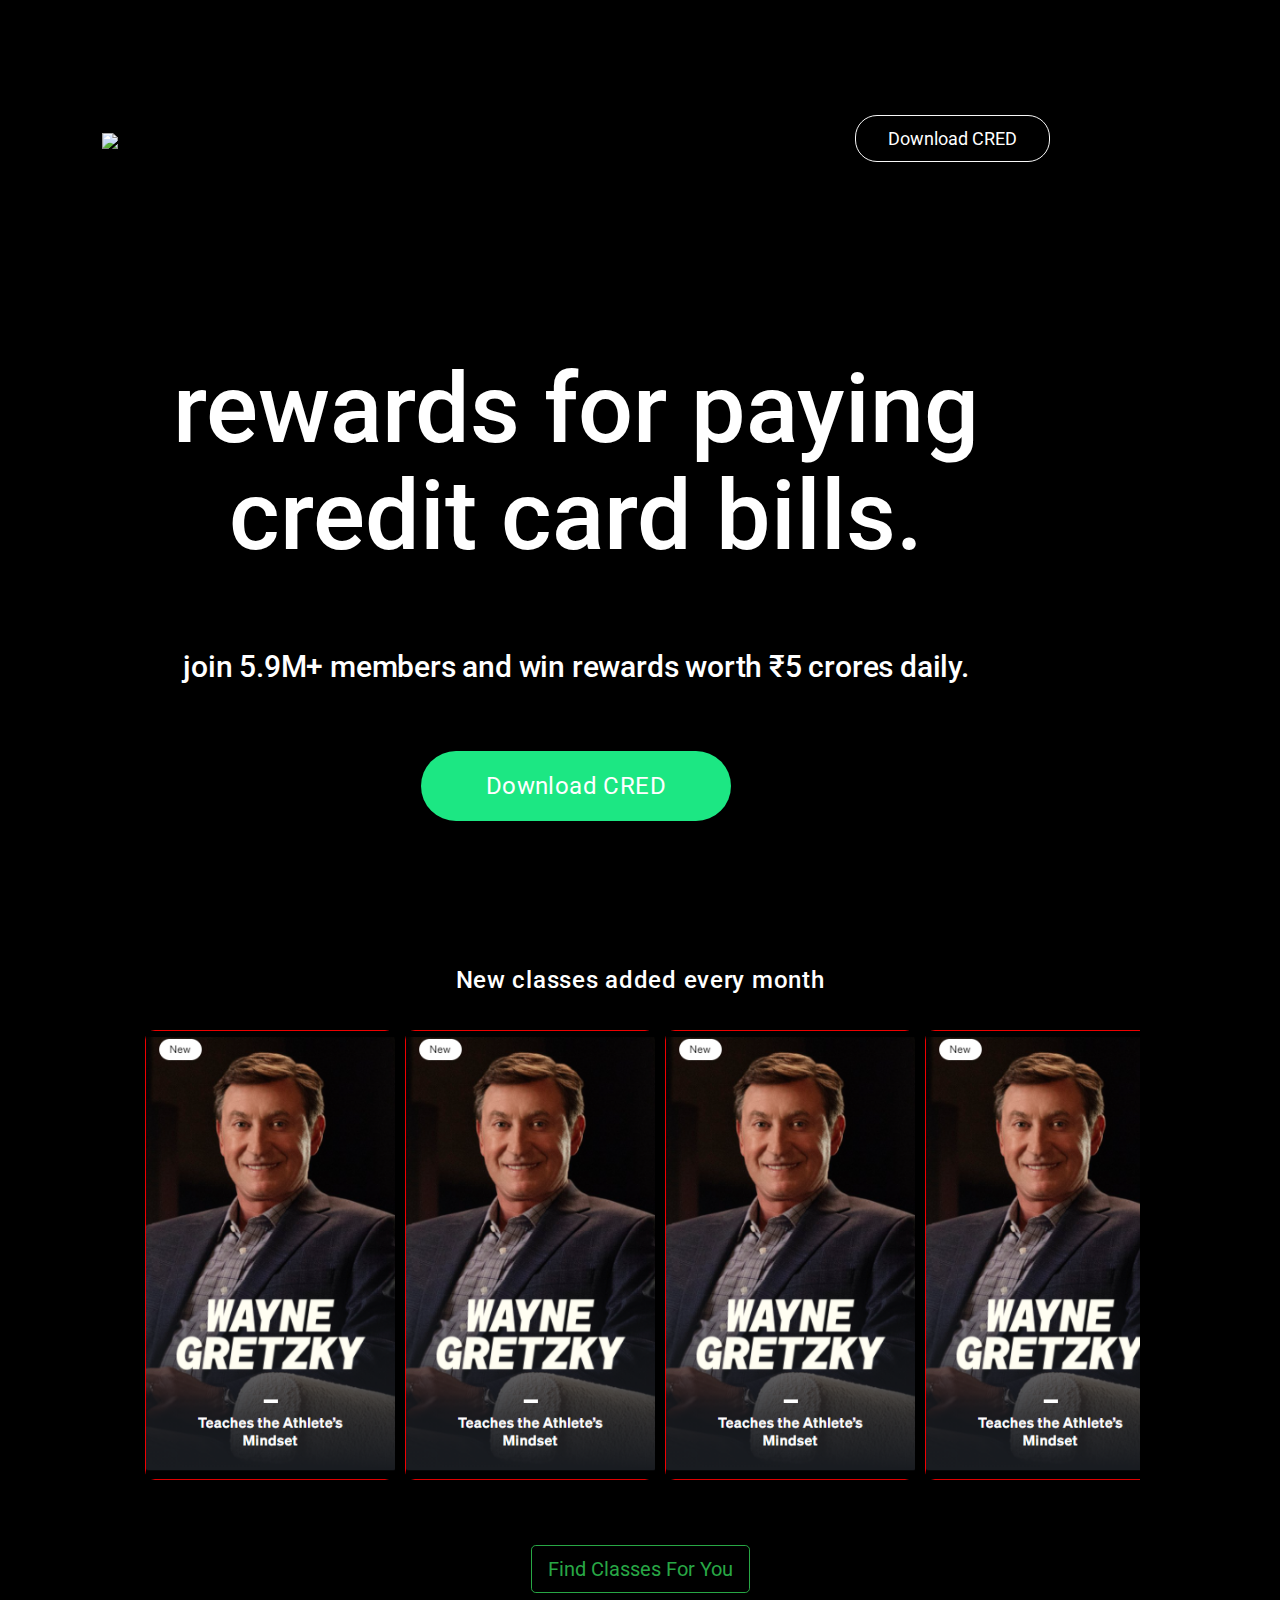
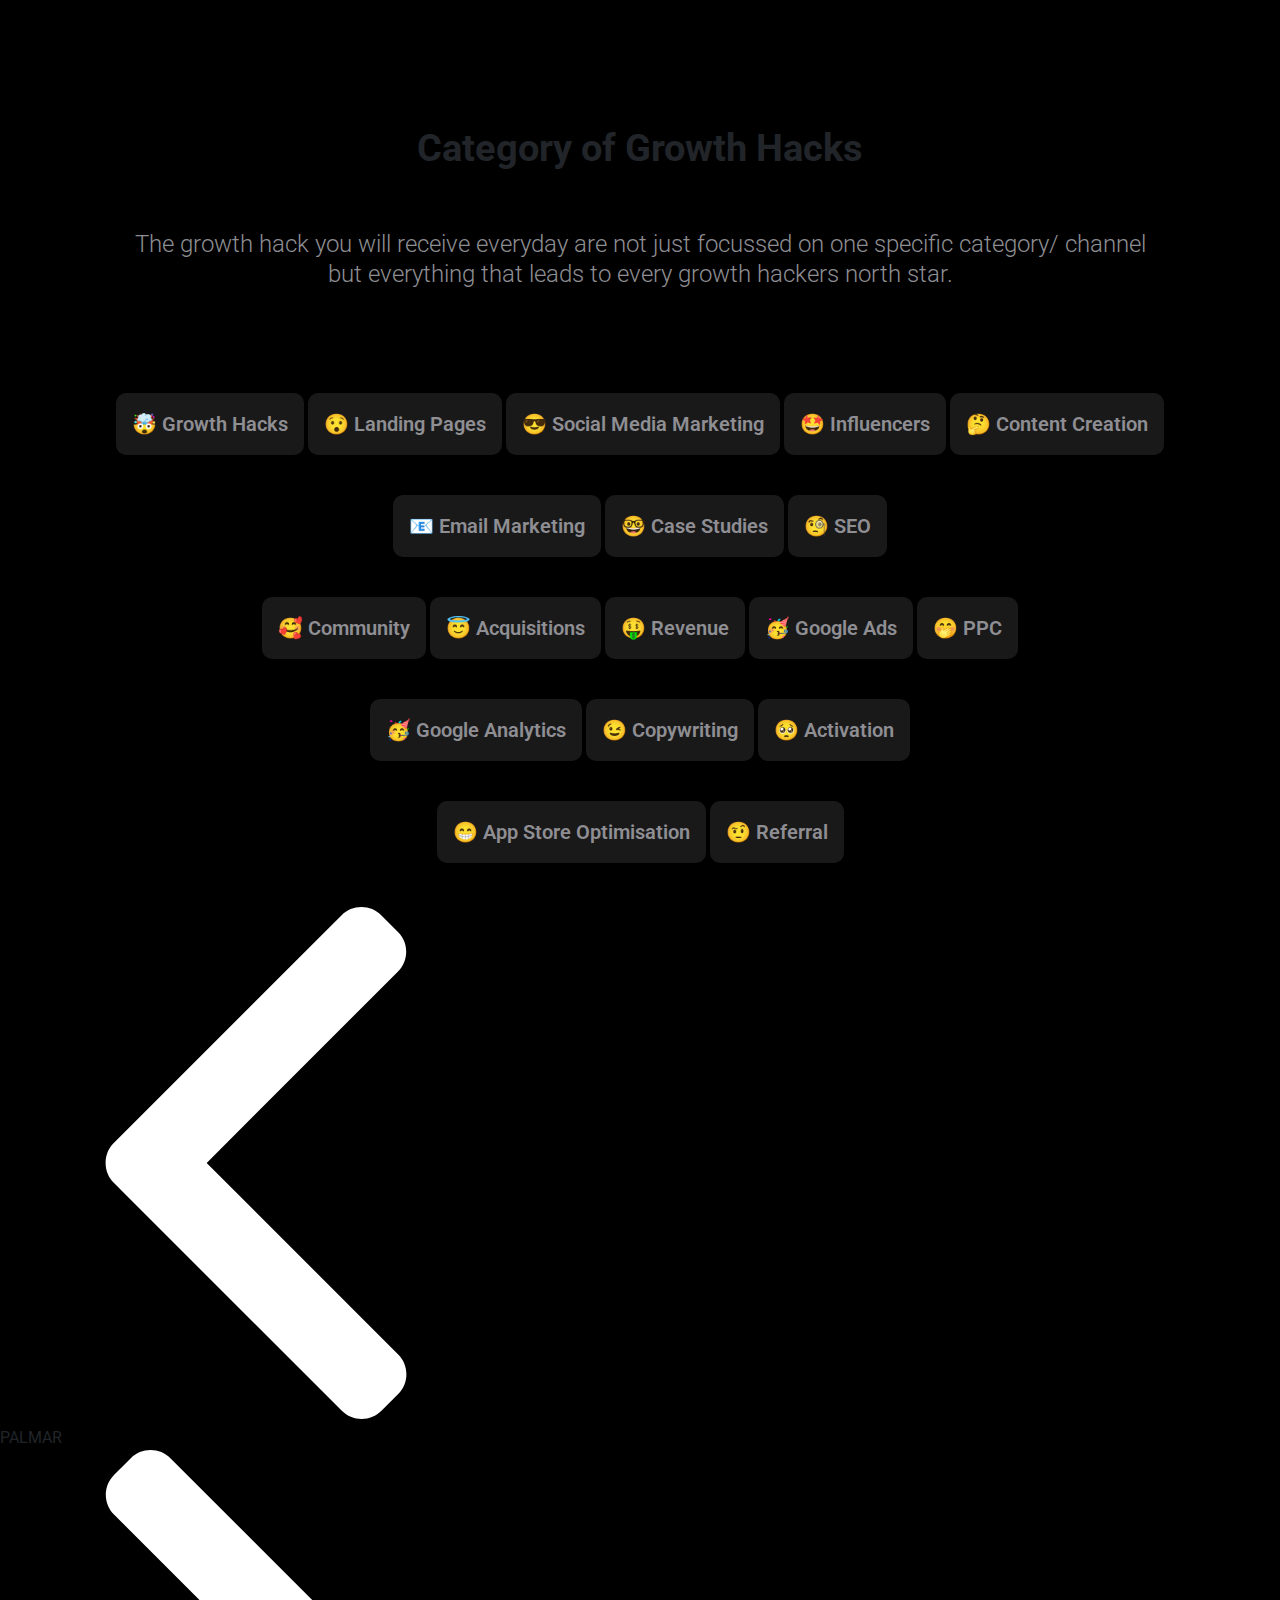
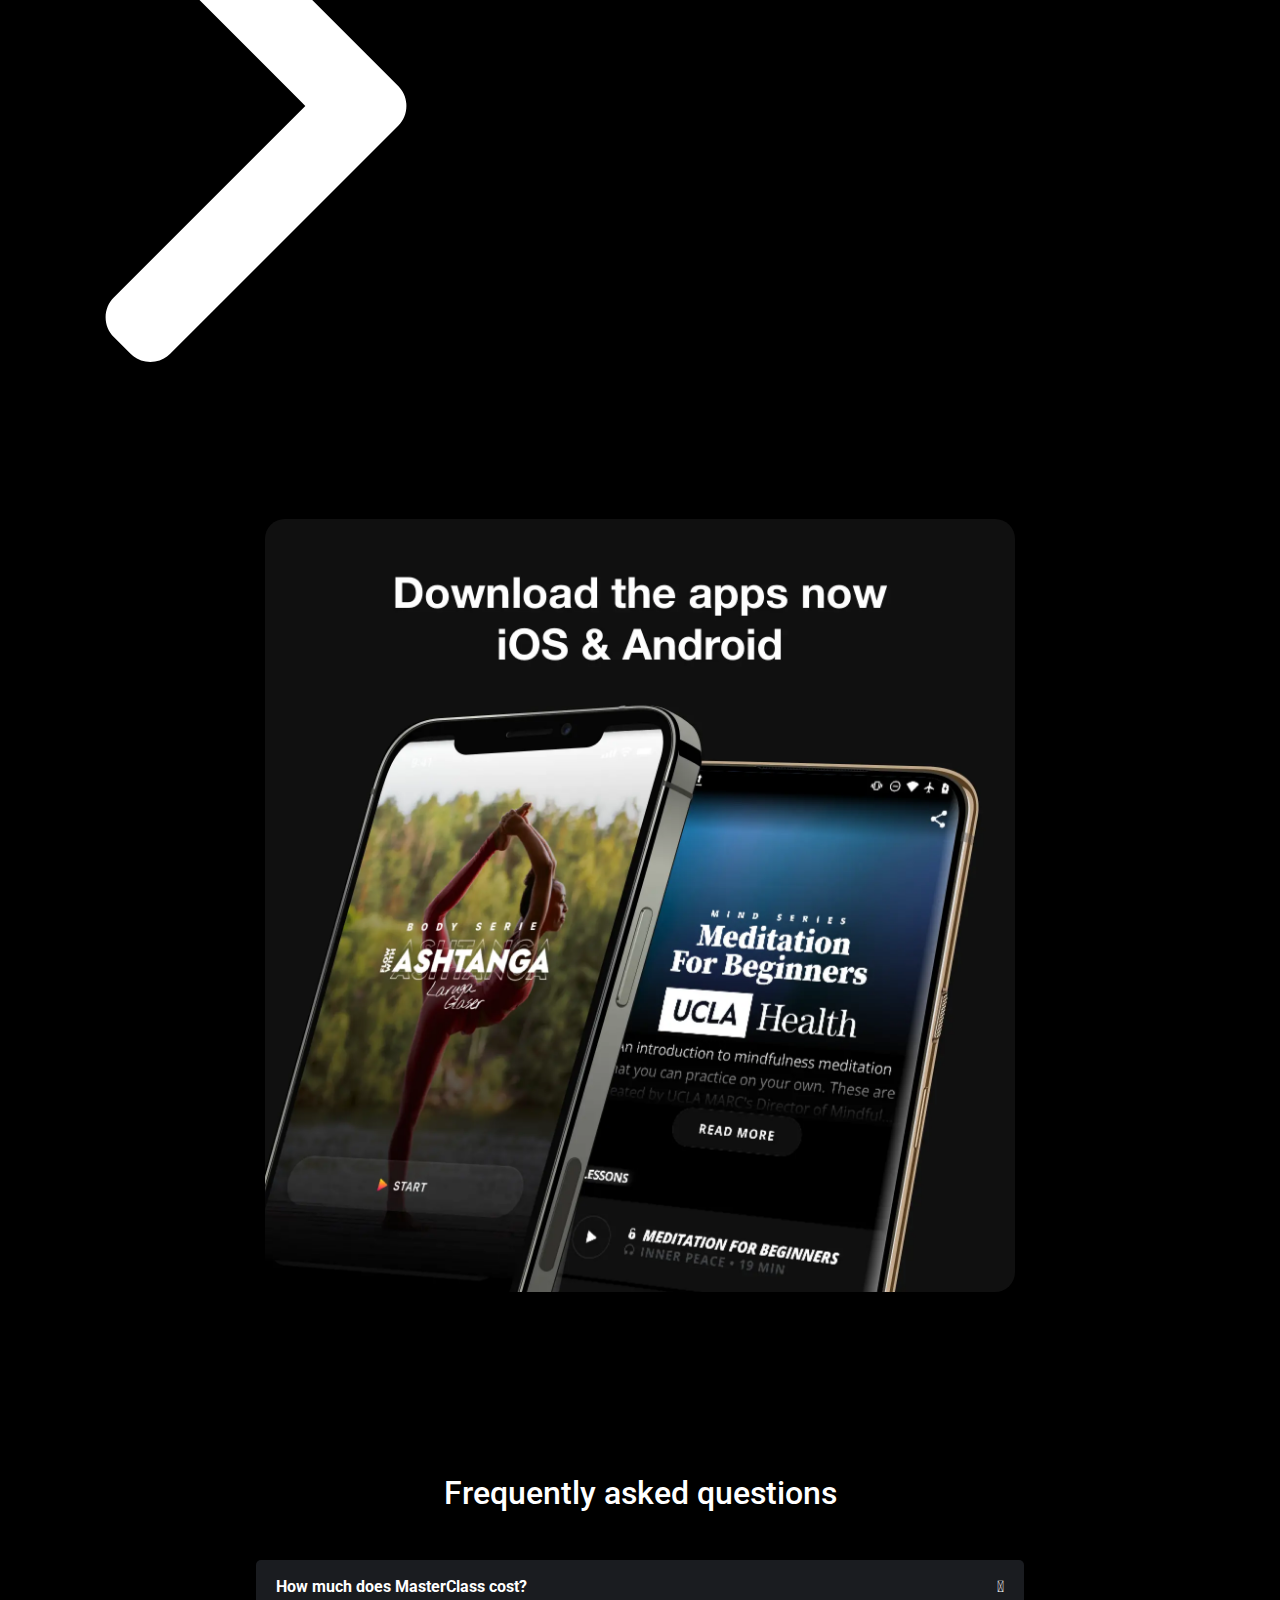
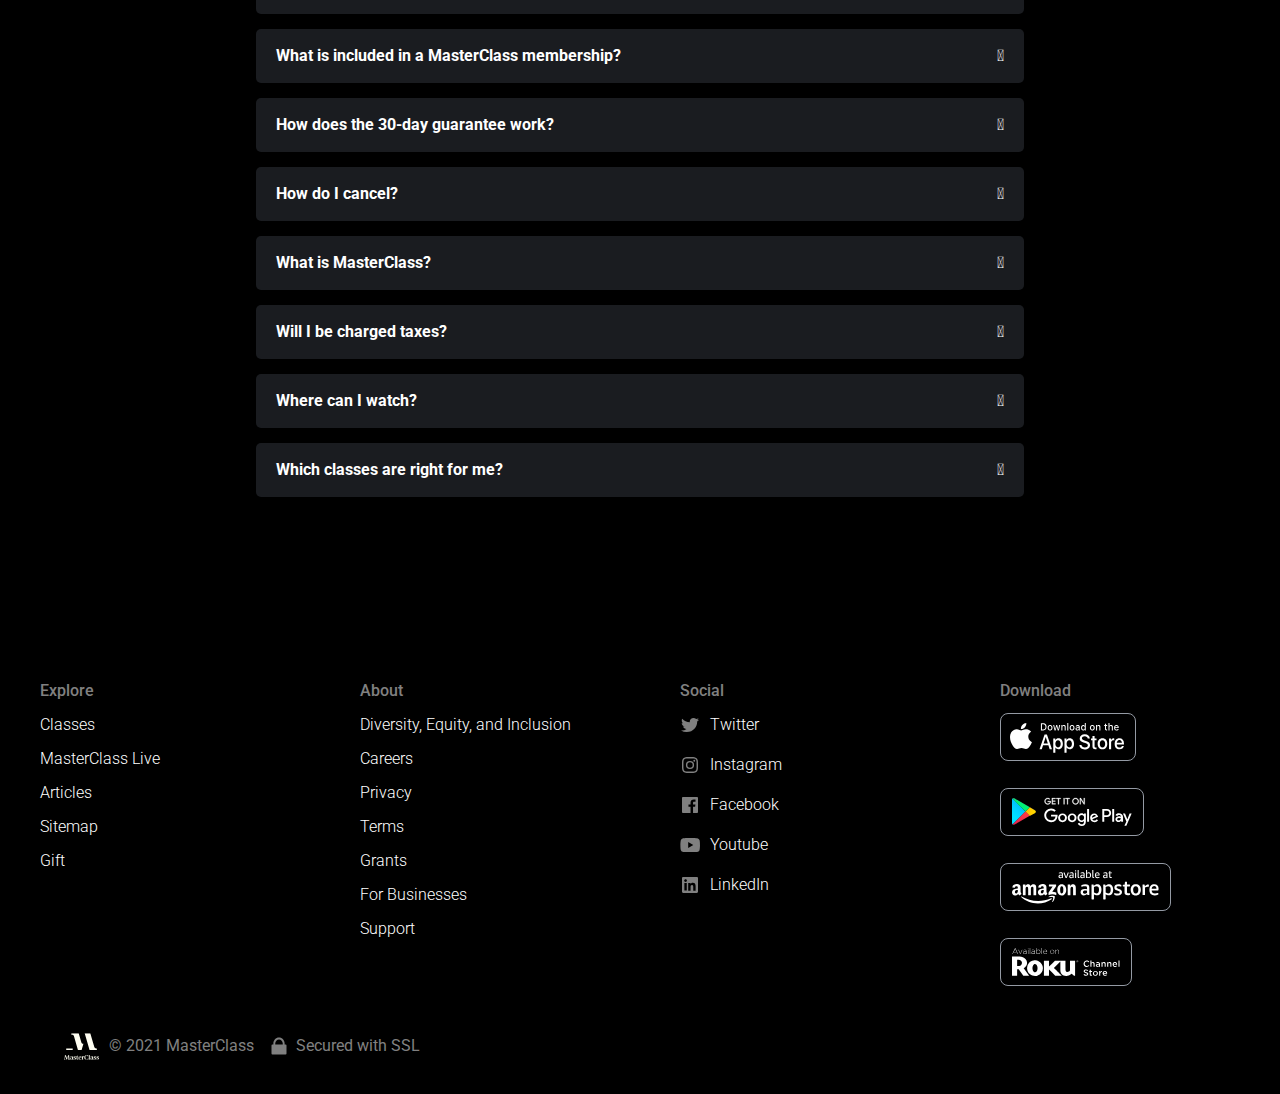
==== index/index.html @ 4709ccf6 "." ====
<!DOCTYPE html>
<html>
    <head>
        <link rel="preconnect" href="https://fonts.gstatic.com"> 
        <link href="https://fonts.googleapis.com/css2?family=Roboto:wght@100;300;400;500;700;900&display=swap" rel="stylesheet">
        <link rel="stylesheet" href="https://cdnjs.cloudflare.com/ajax/libs/font-awesome/4.7.0/css/font-awesome.min.css">
        <script src="https://kit.fontawesome.com/d184f79611.js" crossorigin="anonymous"></script>
        <link rel="stylesheet" href="https://maxcdn.bootstrapcdn.com/bootstrap/4.0.0/css/bootstrap.min.css" integrity="sha384-Gn5384xqQ1aoWXA+058RXPxPg6fy4IWvTNh0E263XmFcJlSAwiGgFAW/dAiS6JXm" crossorigin="anonymous">
        <script src="https://code.jquery.com/jquery-3.2.1.slim.min.js" integrity="sha384-KJ3o2DKtIkvYIK3UENzmM7KCkRr/rE9/Qpg6aAZGJwFDMVNA/GpGFF93hXpG5KkN" crossorigin="anonymous"></script>
        <script src="https://cdnjs.cloudflare.com/ajax/libs/popper.js/1.12.9/umd/popper.min.js" integrity="sha384-ApNbgh9B+Y1QKtv3Rn7W3mgPxhU9K/ScQsAP7hUibX39j7fakFPskvXusvfa0b4Q" crossorigin="anonymous"></script>
        <script src="https://maxcdn.bootstrapcdn.com/bootstrap/4.0.0/js/bootstrap.min.js" integrity="sha384-JZR6Spejh4U02d8jOt6vLEHfe/JQGiRRSQQxSfFWpi1MquVdAyjUar5+76PVCmYl" crossorigin="anonymous"></script>
        <link href="https://cdn.jsdelivr.net/npm/bootstrap@5.0.0-beta3/dist/css/bootstrap.min.css" rel="stylesheet" integrity="sha384-eOJMYsd53ii+scO/bJGFsiCZc+5NDVN2yr8+0RDqr0Ql0h+rP48ckxlpbzKgwra6" crossorigin="anonymous" />
        <meta name="viewport" content="width=device-width, initial-scale=1" > 
        <meta charset="UTF-8">
        <meta http-equiv="X-UA-Compatible" content="IE=edge">
        <script src="./section-4/data.js" ></script>
        <link rel="stylesheet" href="./section-1/hero_style.css" type="text/css" >
        <link rel="stylesheet" href="./section-2/card.css" type="text/css" >
        <link rel="stylesheet" href="./section-3/growth_style.css" type="text/css" >
        <link rel="stylesheet" href="./section-4/appleTv.css" type="text/css" >
        <link rel="stylesheet" href="./section-5/style.css" type="text/css" >
        <link rel="stylesheet" href="./section-6/styles.css" type="text/css" >
        <link rel="stylesheet" href="./section-7/style.css" type="text/css" >

    </head>

    <body>

        <!-- SECTION 1 STARTS HERE -->
        <section class="sec-1-hero">

            <header class="sec-1-main-header sec-1-container">

                <nav class="sec-1-main-nav">

                    <a href="index.html" class="sec-1-logo">
                        <img src="./section-1/cred-logo.png">
                    </a>

                    <div class="sec-1-nav-item-right">
                        <a href="" class="sec-1-btn sec-1-btn-small sec-1-btn-download sec-1-btn-dark">Download CRED</a>
                    </div>

                </nav>

            </header>

        <div class="sec-1-row sec-1-container">

            <div class="sec-1-hero-content-wrap">
                <h1 class="sec-1-title sec-1-primary-title">rewards for paying
                    credit card bills.</h1>
                <h4 class="sec-1-hero-description sec-1-secondary-title">
                    join 5.9M+ members and win rewards worth ₹5 crores daily.
                </h4>

                <div class="sec-1-hero-btn-group">
                    <a href="#" class="sec-1-btn sec-1-btn-large sec-1-btn-light">
                        Download CRED
                    </a>
                    
                </div>
            </div>
        </div>

        </section>
        <!-- SECTION 1 ENDS HERE -->


        <!-- SECTION 2 STARTS HERE -- NOT COMPLETED -->
        <div class="bg p-3 section-2-c-text-center">
            <!-- HEADING -->
            <h2 class="section-2-c-text-center section-2-c-head section-2-c-text">
            New classes added every month</h1>
            <!-- MAIN SLIDER -->
            <div>

            <div class="section-2-container-1">
            <a href="./unlu.html"class="section-2-box1">
            </a>
            <a href="./unlu.html"class="section-2-box1">
            </a>
            <a href="./unlu.html"class="section-2-box1">
            </a>
            <a href="./unlu.html"class="section-2-box1">
            </a>
            <a href="./unlu.html"class="section-2-box1">
            </a>
            <a href="./unlu.html"class="section-2-box1">
            </a>
            <a href="./unlu.html"class="section-2-box1">
            </a>
            <a href="./unlu.html"class="section-2-box1">
            </a>
            <a href="./unlu.html"class="section-2-box1">
            </a>
            <a href="./unlu.html"class="section-2-box1">
            </a>
            <a href="./unlu.html"class="section-2-box1">
            </a>
            <a href="./unlu.html"class="section-2-box1">
            </a>
            </div>

        </div>


            <button type="button" class="btn btn-outline-success btn-lg " style="border-radius: 10; margin: 30px auto;" >Find Classes For You</button>
        </div>
        <!-- SECTION 2 ENDS HERE  -->


        <!-- SECTION 3 STARTS HERE-->
        <section class="sec-3-growth">

            <div class="sec-3-content sec-3-container sec-3-w-container sec-3-div-tag">
        
                <!-- Title with Description Section -->
        
                <h1 class="sec-3-primary-title sec-3-heading sec-3-h1-tag">Category of Growth Hacks</h1>
        
                <div class="sec-3-description sec-3-text ">
                    The growth hack you will receive everyday are not just focussed on one specific category/ channel but everything that leads to every growth hackers north star.
                </div>
        
                <div class="sec-3-space-block sec-3-div-tag"></div>
                
                <!-- Emoji-content starts -->
                
                <div class="sec-3-emoji-class-1 sec-3-div-tag">
                    <h6 class="sec-3-heading-emoji sec-3-h6-tag">🤯 Growth Hacks</h6>
                    <h6 class="sec-3-heading-emoji sec-3-h6-tag">😎 Social Media Marketing</h6>
                </div>
        
                <div class="sec-3-emoji-class sec-3-div-tag">
                    <h6 class="sec-3-heading-emoji sec-3-h6-tag">🤯 Growth Hacks</h6>
                    <h6 class="sec-3-heading-emoji sec-3-h6-tag">😯 Landing Pages</h6>
                    <h6 class="sec-3-heading-emoji sec-3-h6-tag">😎 Social Media Marketing</h6>
                    <h6 class="sec-3-heading-emoji sec-3-h6-tag">🤩 Influencers</h6>
                    <h6 class="sec-3-heading-emoji sec-3-h6-tag">🤔 Content Creation</h6>
                </div>
                <div class="sec-3-emoji-class sec-3-div-tag">
                    <h6 class="sec-3-heading-emoji sec-3-h6-tag">📧 Email Marketing</h6>
                    <h6 class="sec-3-heading-emoji sec-3-h6-tag">🤓 Case Studies</h6>
                    <h6 class="sec-3-heading-emoji sec-3-h6-tag">🧐 SEO</h6>
                </div>
                <div class="sec-3-emoji-class sec-3-div-tag">
                    <h6 class="sec-3-heading-emoji sec-3-h6-tag">🥰 Community</h6>
                    <h6 class="sec-3-heading-emoji sec-3-h6-tag">😇 Acquisitions</h6>
                    <h6 class="sec-3-heading-emoji sec-3-h6-tag">
                        🤑 Revenue
                        <br>
                    </h6>
                    <h6 class="sec-3-heading-emoji sec-3-h6-tag">🥳 Google Ads</h6>
                    <h6 class="sec-3-heading-emoji sec-3-h6-tag">🤭 PPC</h6>
                </div>
                <div class="sec-3-emoji-class sec-3-div-tag">
                    <h6 class="sec-3-heading-emoji sec-3-h6-tag">🥳 Google Analytics</h6>
                    <h6 class="sec-3-heading-emoji sec-3-h6-tag">😉 Copywriting</h6>
                    <h6 class="sec-3-heading-emoji sec-3-h6-tag">
                        🥺 Activation
                        <br>
                    </h6>
                </div>
                <div class="sec-3-emoji-class sec-3-div-tag">
                    <h6 class="sec-3-heading-emoji sec-3-h6-tag">😁 App Store Optimisation</h6>
                    <h6 class="sec-3-heading-emoji sec-3-h6-tag">🤨 Referral</h6>
                </div>
        
                <!-- Emoji Content Ends -->
        
                <!-- Responsive Mobile view Emoji section -->
        
                <div class="sec-3-emoji-class-mobile sec-3-div-tag">
                    <h6 class="sec-3-cat-title sec-3-h6-tag" style="display: inline-block;">😯 Landing Pages</h6>
                    <h6 class="sec-3-cat-title sec-3-h6-tag" style="display: inline-block;">🤭 PPC</h6>
                    <h6 class="sec-3-cat-title sec-3-h6-tag" style="display: inline-block;">🥳 Google Ads</h6>
                    <h6 class="sec-3-cat-title sec-3-h6-tag" style="display: inline-block;">🤯 Growth Hacks</h6>
                    <h6 class="sec-3-cat-title sec-3-h6-tag" style="display: inline-block;">🤔 Content Creation</h6>
                    <h6 class="sec-3-cat-title sec-3-h6-tag" style="display: inline-block;">🤨 Referral</h6>
                    <h6 class="sec-3-cat-title sec-3-show-1 sec-3-h6-tag" style="display: inline-block;">😇 Acquisitions</h6>
                    <h6 class="sec-3-cat-title sec-3-show-1 sec-3-h6-tag" style="display: inline-block;">🤓 Case Studies</h6>
                    <h6 class="sec-3-cat-title sec-3-show-1 sec-3-h6-tag" style="display: inline-block;">📧 Email Marketing</h6>
                    <h6 class="sec-3-cat-title sec-3-show-2 sec-3-h6-tag" style="display: inline-block;">
                        🤑 Revenue
                        <br>
                    </h6>
                    <h6 class="sec-3-cat-title sec-3-show-2 sec-3-h6-tag" style="display: inline-block;">🥰 Community</h6>
                    <h6 class="sec-3-cat-title sec-3-show-2 sec-3-h6-tag" style="display: inline-block;">😉 Copywriting</h6>
                    <h6 class="sec-3-cat-title sec-3-show-2 sec-3-h6-tag" style="display: inline-block;">
                        🥺 Activation
                        <br>
                    </h6>
                    <h6 class="sec-3-cat-title sec-3-show-2 sec-3-h6-tag" style="display: inline-block;">🥳 Google Analytics</h6>
                    <h6 class="sec-3-cat-title sec-3-show-2 sec-3-h6-tag"  style="display: inline-block;">🤩 Influencers</h6>
                    <h6 class="sec-3-cat-title sec-3-show-3 sec-3-h6-tag" style="display: inline-block;">🧐 SEO</h6>
                    <h6 class="sec-3-cat-title sec-3-show-3 sec-3-h6-tag" style="display: inline-block;">😎 Social Media Marketing</h6>
                    <h6 class="sec-3-cat-title sec-3-show-3 sec-3-h6-tag" style="display: inline-block;">😁 App Store Optimisation</h6>
                </div>
        
                <div class="sec-3-div-block-mobile sec-3-w-clearfix sec-3-div-tag">
                    <div id='view-all' class="sec-3-link-block-11 sec-3-categories sec-3-w-inline-block sec-3-w-clearfix sec-3-div-tag">
                        <div class="sec-3-text-block-66 sec-3-div-tag">View All</div>
                        <img src="https://uploads-ssl.webflow.com/5fdb2866020c200cd7fd7369/602669993c812cc13ed580e7_Vector%20(3).svg" loading="lazy" alt="" class="image-60 sec-3-img-tag">
                    </div>
                </div>
        
                <!-- Responsive Mobile view Emoji section Ends -->
        
                <div class="sec-3-space-block sec-3-div-tag"></div>
        
            </div>
        </section>
        <!-- SECTION 3 ENDS HERE-->


        <!-- SECTION 4 STARTS HERE -->
        <div class="section-4-appleTv"> 

            <!-- Start Cards -->
            <div id="section-4-big-cards">

                <!-- Left Navigation Icon-->
                <div class='section-4-navigate-left'>
                    <?xml version="1.0"?><svg xmlns="http://www.w3.org/2000/svg" xmlns:xlink="http://www.w3.org/1999/xlink" xmlns:svgjs="http://svgjs.com/svgjs" version="1.1" width="512" height="512" x="0" y="0" viewBox="0 0 492.004 492.004" style="enable-background:new 0 0 512 512" xml:space="preserve" class=""><g transform="matrix(-1,-2.4492935982947064e-16,-2.4492935982947064e-16,1,492.00408935546886,2.842170943040401e-14)"><g xmlns="http://www.w3.org/2000/svg"><g><path d="M382.678,226.804L163.73,7.86C158.666,2.792,151.906,0,144.698,0s-13.968,2.792-19.032,7.86l-16.124,16.12    c-10.492,10.504-10.492,27.576,0,38.064L293.398,245.9l-184.06,184.06c-5.064,5.068-7.86,11.824-7.86,19.028    c0,7.212,2.796,13.968,7.86,19.04l16.124,16.116c5.068,5.068,11.824,7.86,19.032,7.86s13.968-2.792,19.032-7.86L382.678,265    c5.076-5.084,7.864-11.872,7.848-19.088C390.542,238.668,387.754,231.884,382.678,226.804z" fill="#ffffff" data-original="#000000" style=""/></g></g><g xmlns="http://www.w3.org/2000/svg"></g><g xmlns="http://www.w3.org/2000/svg"></g><g xmlns="http://www.w3.org/2000/svg"></g><g xmlns="http://www.w3.org/2000/svg"></g><g xmlns="http://www.w3.org/2000/svg"></g><g xmlns="http://www.w3.org/2000/svg"></g><g xmlns="http://www.w3.org/2000/svg"></g><g xmlns="http://www.w3.org/2000/svg"></g><g xmlns="http://www.w3.org/2000/svg"></g><g xmlns="http://www.w3.org/2000/svg"></g><g xmlns="http://www.w3.org/2000/svg"></g><g xmlns="http://www.w3.org/2000/svg"></g><g xmlns="http://www.w3.org/2000/svg"></g><g xmlns="http://www.w3.org/2000/svg"></g><g xmlns="http://www.w3.org/2000/svg"></g></g></svg>
                </div>

                <!-- Cards -->
                <div class='section-4-big-card'>

                     <!-- Choose one and set the display property of the other to none -->

                     <!-- Header as a text -->
                    <div class='section-4-big-card-header-text'>PALMAR</div>
                     <!-- Header as an image -->
                    <div class='section-4-big-card-header-image'></div>
                    
                </div>

                <!-- Right Navigation Icon-->
                <div class='section-4-navigate-right'>
                    <?xml version="1.0"?><svg xmlns="http://www.w3.org/2000/svg" xmlns:xlink="http://www.w3.org/1999/xlink" xmlns:svgjs="http://svgjs.com/svgjs" version="1.1" width="512" height="512" x="0" y="0" viewBox="0 0 492.004 492.004" style="enable-background:new 0 0 512 512" xml:space="preserve"><g><g xmlns="http://www.w3.org/2000/svg"><g><path d="M382.678,226.804L163.73,7.86C158.666,2.792,151.906,0,144.698,0s-13.968,2.792-19.032,7.86l-16.124,16.12    c-10.492,10.504-10.492,27.576,0,38.064L293.398,245.9l-184.06,184.06c-5.064,5.068-7.86,11.824-7.86,19.028    c0,7.212,2.796,13.968,7.86,19.04l16.124,16.116c5.068,5.068,11.824,7.86,19.032,7.86s13.968-2.792,19.032-7.86L382.678,265    c5.076-5.084,7.864-11.872,7.848-19.088C390.542,238.668,387.754,231.884,382.678,226.804z" fill="#ffffff" data-original="#000000" style=""/</g></g><g xmlns="http://www.w3.org/2000/svg"></g><g xmlns="http://www.w3.org/2000/svg"></g><g xmlns="http://www.w3.org/2000/svg"></g><g xmlns="http://www.w3.org/2000/svg"></g><g xmlns="http://www.w3.org/2000/svg"></g><g xmlns="http://www.w3.org/2000/svg"></g><g xmlns="http://www.w3.org/2000/svg"></g><g xmlns="http://www.w3.org/2000/svg"></g><g xmlns="http://www.w3.org/2000/svg"></g><g xmlns="http://www.w3.org/2000/svg"></g><g xmlns="http://www.w3.org/2000/svg"></g><g xmlns="http://www.w3.org/2000/svg"></g><g xmlns="http://www.w3.org/2000/svg"></g><g xmlns="http://www.w3.org/2000/svg"></g><g xmlns="http://www.w3.org/2000/svg"></g></g></svg>  
                </div>

            </div>
            <!-- End Cards -->

            

            <!-- Small Cards 1st row-->
            <div class="section-4-small-cards">
                <!-- Data will be added using Javascript-->
            </div>


             <!-- Small Cards 2nd row-->
            <div class="section-4-small-cards">
                <!-- Data will be added using Javascript-->
            </div>
         

        </div>
        <!-- SECTION 4 ENDS HERE -->


         <!-- SECTION 5 STARTS HERE -->
        <div class="section-5">
            <img src="./section-5/image.webp" />
        </div>
         <!-- SECTION 5 ENDS HERE -->


         <!-- SECTION 6 STARTS HERE -->
         <section class="section-6">


            <h2 class="section-6-title">Frequently asked questions</h2>
      
            <div class="section-6-faq">
              <div class="section-6-question">
                <p><b>How much does MasterClass cost?</b></p>
                <i class="fas fa-chevron-down"></i>
              </div>
              <div class="section-6-answer">
                <p>The annual membership is ₹15,550 and provides unlimited access to all classes and new classes as they launch. All MasterClass memberships include access to our mobile and TV apps, high-definition videos, and downloadable class workbooks.
                </p><br>
                <button type="button" class="btn section-6-getstarted">GET STARTED</button>
              </div>
            </div>
      
      
            <div class="section-6-faq">
              <div class="section-6-question">
                <p><b>What is included in a MasterClass membership?</b></p>
                <i class="fas fa-chevron-down"></i>
              </div>
              <div class="section-6-answer">
                <p>Membership includes access to an incredible catalog of 100+ classes taught by the world’s best
                  on cooking, leadership, photography, writing and more.
                  <br><br>
                  Each class includes around 20 video lessons that are 10 minutes long on average, along with an in-depth workbook. You also get access to our smartphone and TV apps, offline lessons, our member’s only newsletter, and our dynamic
                  community of
                  members around the world.
                </p>
              </div>
            </div>
      
            <div class="section-6-faq">
              <div class="section-6-question">
                <p><b>How does the 30-day guarantee work?</b></p>
                <i class="fas fa-chevron-down"></i>
              </div>
              <div class="section-6-answer">
                <p>Our goal is to make sure that you have the best learning experience possible.
                  If MasterClass isn’t for you, then <a href="#">email us</a> email us within 30 days of the date you purchase your
                  subscription, and we’ll offer a full refund.</p>
              </div>
            </div>
      
            <div class="section-6-faq">
              <div class="section-6-question">
                <p><b>How do I cancel?</b></p>
                <i class="fas fa-chevron-down"></i>
              </div>
              <div class="section-6-answer">
                <p>If you don’t want to continue, you can cancel your membership renewal through your account page.
                  Follow the prompts to cancel on the Settings page, and your membership will not renew. Please note
                  that there aren’t refunds for partially unused membership periods.
                  <br><br>If you have more questions, please contact us. We’re happy to help!
                </p>
              </div>
            </div>
      
            <div class="section-6-faq">
              <div class="section-6-question">
                <p><b>What is MasterClass?</b></p>
                <i class="fas fa-chevron-down"></i>
              </div>
              <div class="section-6-answer">
                <p>MasterClass is the streaming platform that makes it possible for anyone to watch or listen to
                  hundreds of video lessons taught by 100+ of the world’s best.
                  <br><br>Whether it be in business and leadership, photography, cooking, writing, acting, music, sports
                  and more, MasterClass delivers a world class online learning experience. Video lessons are available anytime,
                  anywhere on your smartphone, personal computer, Apple TV and FireTV streaming media players.
                </p>
              </div>
            </div>
      
            <div class="section-6-faq">
              <div class="section-6-question">
                <p><b>Will I be charged taxes?</b></p>
                <i class="fas fa-chevron-down"></i>
              </div>
              <div class="section-6-answer">
                <p>Depending on where you live, you may be charged taxes in addition to your annual membership price.
                  If tax applies, you will see it stated separately on your emailed invoice.
                  Tax rates are calculated based on your location or the billing information you provided at the
                  time of purchase.
                  <br><br>Should you have any additional questions about taxes you were charged, please view our Support
                  Helpdesk article on taxes or contact us at <a href="#">support@masterclass.com</a>
                </p>
              </div>
            </div>
      
            <div class="section-6-faq">
              <div class="section-6-question">
                <p><b>Where can I watch?</b></p>
                <i class="fas fa-chevron-down"></i>
              </div>
              <div class="section-6-answer">
                <p>With MasterClass, you can learn and be inspired anytime, anywhere,
                  including your smartphone, personal computer, Apple TV, Amazon Fire TV, and Roku streaming
                  media players. You can even download your favorite lessons and watch on the plane or listen
                  during your commute in audio-only mode.*</p>
                <p class="section-6-plight">*Downloads only on iOS and not available for all classes. Audio mode is not available for all classes.</p>
              </div>
            </div>
      
            <div class="section-6-faq">
              <div class="section-6-question">
                <p><b>Which classes are right for me?</b></p>
                <i class="fas fa-chevron-down"></i>
              </div>
              <div class="section-6-answer">
                <p>MasterClass offers 100+ classes across a variety of categories, including business and leadership,
                  photography, cooking, writing, acting, music, sports and more. Every class has been designed to be
                  accessible for people with little to no experience and advanced students alike. With new classes launching
                  regulary, you can learn practical skills, ignite new passions, and get everyday wisdom.
                  <br><br>Check out our <a href="#">catalog</a> and watch a few class trailers!
                </p>
                <br>
                <button type="button" class="btn  btn-danger section-6-btnoutline">FIND MY CLASSES</button>
              </div>
            </div>
      
         
        </section>
      
         <!-- SECTION 6 ENDS HERE -->

    
        <!-- SECTION 7 STARTS HERE -->
        <div class="section-7">
            <div class="sec-7-footer-first">
                <div class="sec-7-explore-about">
                    <ul>
                        <li>Explore</li>
                        <li>Classes</li>
                        <li>MasterClass Live</li>
                        <li>Articles</li>
                        <li>Sitemap</li>
                        <li>Gift</li>
                    </ul>
                    <ul>
                        <li>About</li>
                        <li>Diversity, Equity, and Inclusion</li>
                        <li>Careers</li>
                        <li>Privacy</li>
                        <li>Terms</li>
                        <li>Grants</li>
                        <li>For Businesses</li>
                        <li>Support</li>
                    </ul>
                </div>
                <ul class="sec-7-social">
                    <p class='sec-7-social-first'>Social</p>
                    <li>
                        <svg width="2em" height="2em" viewBox="0 0 24 24" fill="none" class="mc-icon--3 mc-opacity--muted mc-mr-4"><path d="M8.654 19c6.793 0 10.51-5.388 10.51-10.052 0-.152 0-.303-.008-.455A7.351 7.351 0 0021 6.66a7.752 7.752 0 01-2.125.558 3.588 3.588 0 001.628-1.956 7.553 7.553 0 01-2.348.854A3.767 3.767 0 0015.46 5c-2.038 0-3.695 1.585-3.695 3.534 0 .276.036.545.094.807-3.069-.145-5.792-1.558-7.614-3.693a3.416 3.416 0 00-.497 1.777c0 1.227.656 2.308 1.642 2.942a3.865 3.865 0 01-1.67-.44v.047c0 1.71 1.274 3.142 2.96 3.466-.31.083-.634.124-.973.124-.237 0-.468-.02-.691-.062.468 1.405 1.837 2.425 3.45 2.453a7.624 7.624 0 01-4.588 1.516c-.296 0-.59-.014-.879-.049A10.856 10.856 0 008.654 19z" fill="currentColor"></path></svg>
                        <p>Twitter</p>
                    </li>
                    <li>
                        <svg width="2em" height="2em" viewBox="0 0 24 24" fill="none" class="mc-icon--3 mc-opacity--muted mc-mr-4"><path fill-rule="evenodd" clip-rule="evenodd" d="M12 4c-2.173 0-2.445.01-3.298.048-.852.039-1.433.174-1.942.372a3.921 3.921 0 00-1.417.923c-.445.444-.719.89-.923 1.417-.198.509-.333 1.09-.372 1.942C4.01 9.555 4 9.827 4 12s.01 2.445.048 3.298c.039.852.174 1.433.372 1.942.204.526.478.973.923 1.417.444.445.89.719 1.417.923.509.198 1.09.333 1.942.372C9.555 19.99 9.827 20 12 20s2.445-.01 3.298-.048c.852-.039 1.433-.174 1.942-.372a3.922 3.922 0 001.417-.923c.445-.445.719-.89.923-1.417.198-.509.333-1.09.372-1.942.039-.853.048-1.125.048-3.298s-.01-2.445-.048-3.298c-.039-.852-.174-1.433-.372-1.942a3.922 3.922 0 00-.923-1.417 3.921 3.921 0 00-1.417-.923c-.509-.198-1.09-.333-1.942-.372C14.445 4.01 14.173 4 12 4zm0 1.442c2.136 0 2.389.008 3.232.046.78.036 1.204.166 1.486.276.373.145.64.318.92.598.28.28.453.547.598.92.11.282.24.706.275 1.486.039.843.047 1.096.047 3.232s-.008 2.39-.047 3.233c-.035.78-.165 1.203-.275 1.485-.145.374-.319.64-.599.92-.28.28-.546.453-.92.599-.281.11-.705.24-1.485.275-.843.039-1.096.047-3.232.047-2.137 0-2.39-.008-3.233-.047-.78-.035-1.204-.166-1.486-.275a2.479 2.479 0 01-.92-.599 2.478 2.478 0 01-.598-.92c-.11-.282-.24-.705-.275-1.485-.039-.844-.047-1.097-.047-3.233s.008-2.389.047-3.232c.035-.78.165-1.204.275-1.486.145-.373.318-.64.598-.92.28-.28.547-.453.92-.598.282-.11.706-.24 1.486-.276.843-.038 1.096-.046 3.232-.046z" fill="currentColor"></path><path fill-rule="evenodd" clip-rule="evenodd" d="M16.27 8.69a.96.96 0 100-1.92.96.96 0 000 1.92zM9.332 12a2.667 2.667 0 105.334 0 2.667 2.667 0 00-5.334 0zm-1.44 0a4.108 4.108 0 118.216 0 4.108 4.108 0 01-8.216 0z" fill="currentColor"></path></svg>
                        <p>Instagram</p>
                    </li>
                    <li>
                        <svg width="2em" height="2em" viewBox="0 0 24 24" fill="none" class="mc-icon--3 mc-opacity--muted mc-mr-4"><path d="M19.117 4H4.877A.883.883 0 004 4.883v14.24a.883.883 0 00.883.877h7.664v-6.187h-2.08V11.39h2.08V9.61c0-2.066 1.263-3.2 3.106-3.2a16.73 16.73 0 011.862.096v2.166h-1.28c-1 0-1.193.48-1.193 1.176v1.542h2.398l-.32 2.423h-2.08V20h4.077a.883.883 0 00.883-.883V4.877A.883.883 0 0019.117 4z" fill="currentColor"></path></svg>
                        <p>Facebook</p>
                    </li>
                    <li>
                        <svg width="2em" height="2em" viewBox="0 0 24 24" fill="none" class="mc-icon--3 mc-opacity--muted mc-mr-4"><path fill-rule="evenodd" clip-rule="evenodd" d="M19.857 5.489a2.48 2.48 0 011.733 1.767c.41 1.56.41 4.812.41 4.812s0 3.253-.41 4.812a2.48 2.48 0 01-1.733 1.768c-1.53.417-7.66.417-7.66.417s-6.133 0-7.662-.417a2.48 2.48 0 01-1.733-1.768c-.41-1.56-.41-4.812-.41-4.812s0-3.253.41-4.812A2.48 2.48 0 014.535 5.49c1.53-.418 7.661-.418 7.661-.418s6.132 0 7.66.418zm-4.543 6.58l-5.125 2.953V9.115l5.125 2.954z" fill="currentColor"></path></svg>
                        <p>Youtube</p>
                    </li>
                    <li>
                        <svg width="2em" height="2em" viewBox="0 0 24 24" fill="none" class="mc-icon--3 mc-opacity--muted mc-mr-4"><path fill-rule="evenodd" clip-rule="evenodd" d="M18.814 4H5.186C4.542 4 4 4.508 4 5.153v13.695C4 19.49 4.525 20 5.186 20h13.628c.66 0 1.186-.525 1.186-1.152V5.152C20 4.525 19.475 4 18.814 4zM8.767 9.979v7.633h-2.4V9.979h2.4zm-1.2-3.8c.771 0 1.388.61 1.388 1.374 0 .763-.617 1.374-1.388 1.374-.771 0-1.388-.61-1.388-1.374 0-.763.617-1.374 1.388-1.374zm4.929 3.828h-2.287v7.665h2.372V13.89c0-1 .186-1.966 1.423-1.966 1.22 0 1.236 1.136 1.236 2.017v3.714h2.372v-4.189c0-2.068-.44-3.645-2.846-3.645-1.152 0-1.914.644-2.236 1.238h-.034v-1.052z" fill="currentColor"></path></svg>
                        <p>LinkedIn</p>
                    </li>
                </ul>
                <ul class="sec-7-download">
                    <p>Download</p>
                    <li>
                        <a href="">
                            <svg width="136" height="48" viewBox="0 0 136 48" fill="none" xmlns="http://www.w3.org/2000/svg"><rect x="0.5" y="0.5" width="135" height="47" rx="7.5" fill="black" stroke="#949AA4"></rect><path d="M26.3164 10C26.4891 11.5229 25.8558 13.0525 24.9162 14.1516C23.976 15.2514 22.4348 16.105 20.924 15.992C20.7183 14.4994 21.4804 12.9429 22.3519 11.9702C23.3231 10.8717 24.9614 10.0525 26.3164 10Z" fill="white"></path><path d="M31.9085 29.0709C31.7417 29.0055 28.3397 27.6724 28.3027 23.8131C28.2723 20.5914 30.9692 19.0081 31.2005 18.8724C31.2053 18.8696 31.2091 18.8673 31.2117 18.8658C29.63 16.6292 27.1669 16.3224 26.29 16.2868C25.0072 16.1613 23.7628 16.6354 22.7468 17.0225C22.102 17.2681 21.5492 17.4787 21.137 17.4787C20.6767 17.4787 20.108 17.2609 19.47 17.0165C18.6346 16.6966 17.6804 16.3311 16.6949 16.3494C14.4091 16.381 12.3041 17.6321 11.1258 19.6077C8.75359 23.5858 10.5201 29.4782 12.8315 32.707C13.9626 34.285 15.3109 36.0628 17.0807 35.9983C17.8726 35.968 18.4357 35.7364 19.0179 35.497C19.6897 35.2208 20.3869 34.9341 21.4904 34.9341C22.5448 34.9341 23.2113 35.2126 23.852 35.4803C24.4638 35.7359 25.0522 35.9818 25.9326 35.966C27.7665 35.933 28.9306 34.355 30.053 32.7715C31.3141 30.9899 31.8547 29.2643 31.9109 29.0848C31.9125 29.0797 31.9137 29.0759 31.9145 29.0733C31.9138 29.073 31.9117 29.0722 31.9085 29.0709Z" fill="white"></path><path d="M48.3882 32.2248H43.061L41.7817 36.2132H39.5254L44.5711 21.457H46.9154L51.9612 36.2132H49.6663L48.3882 32.2248ZM43.6128 30.3843H47.8354L45.7538 23.9114H45.6955L43.6128 30.3843Z" fill="white"></path><path d="M62.8578 30.8342C62.8578 34.1774 61.1631 36.3254 58.6056 36.3254C57.9577 36.3612 57.3134 36.2036 56.7464 35.8707C56.1795 35.5379 55.7127 35.0431 55.3997 34.4432H55.3513V39.7719H53.2598V25.4544H55.2843V27.2438H55.3227C55.6502 26.6467 56.1248 26.1545 56.6961 25.8196C57.2674 25.4847 57.914 25.3196 58.5671 25.3418C61.1532 25.3418 62.8578 27.5003 62.8578 30.8342ZM60.7081 30.8342C60.7081 28.6561 59.642 27.2241 58.0154 27.2241C56.4174 27.2241 55.3425 28.6862 55.3425 30.8342C55.3425 33.0019 56.4174 34.4536 58.0154 34.4536C59.642 34.4536 60.7081 33.0321 60.7081 30.8342Z" fill="white"></path><path d="M74.0727 30.8342C74.0727 34.1774 72.3779 36.3254 69.8204 36.3254C69.1726 36.3612 68.5283 36.2036 67.9613 35.8707C67.3943 35.5378 66.9276 35.0431 66.6145 34.4432H66.5661V39.7719H64.4746V25.4544H66.4991V27.2438H66.5375C66.865 26.6467 67.3396 26.1545 67.9109 25.8196C68.4822 25.4847 69.1288 25.3196 69.7819 25.3418C72.368 25.3418 74.0727 27.5002 74.0727 30.8342ZM71.9229 30.8342C71.9229 28.6561 70.8568 27.2241 69.2302 27.2241C67.6322 27.2241 66.5573 28.6862 66.5573 30.8342C66.5573 33.0019 67.6322 34.4536 69.2302 34.4536C70.8568 34.4536 71.9229 33.0321 71.9229 30.8342H71.9229Z" fill="white"></path><path d="M81.4847 32.1017C81.6397 33.5651 82.9861 34.5259 84.8259 34.5259C86.5887 34.5259 87.8571 33.565 87.8571 32.2456C87.8571 31.1002 87.0921 30.4144 85.2809 29.9444L83.4696 29.4837C80.9034 28.8292 79.712 27.562 79.712 25.5057C79.712 22.9597 81.8134 21.2109 84.7973 21.2109C87.7504 21.2109 89.7749 22.9597 89.843 25.5057H87.7317C87.6053 24.0331 86.4524 23.1442 84.7676 23.1442C83.0827 23.1442 81.9298 24.0436 81.9298 25.3526C81.9298 26.3958 82.6662 27.0097 84.4675 27.4796L86.0073 27.8788C88.8747 28.5948 90.0661 29.811 90.0661 31.9694C90.0661 34.73 87.9834 36.4591 84.6709 36.4591C81.5715 36.4591 79.4789 34.7707 79.3438 32.1016L81.4847 32.1017Z" fill="white"></path><path d="M94.579 22.9082V25.4542H96.5166V27.203H94.579V33.134C94.579 34.0554 94.967 34.4848 95.8187 34.4848C96.0488 34.4805 96.2784 34.4635 96.5067 34.4337V36.172C96.1238 36.2476 95.7346 36.2818 95.345 36.2741C93.2821 36.2741 92.4776 35.456 92.4776 33.3695V27.203H90.9961V25.4542H92.4776V22.9082H94.579Z" fill="white"></path><path d="M97.6387 30.8344C97.6387 27.4494 99.5268 25.3223 102.471 25.3223C105.425 25.3223 107.305 27.4493 107.305 30.8344C107.305 34.2287 105.435 36.3465 102.471 36.3465C99.5081 36.3465 97.6387 34.2286 97.6387 30.8344ZM105.174 30.8344C105.174 28.5123 104.166 27.1418 102.471 27.1418C100.776 27.1418 99.7697 28.5228 99.7697 30.8344C99.7697 33.1657 100.776 34.5257 102.471 34.5257C104.166 34.5257 105.174 33.1657 105.174 30.8344H105.174Z" fill="white"></path><path d="M109.031 25.4553H111.026V27.2864H111.074C111.209 26.7145 111.527 26.2091 111.973 25.8551C112.419 25.5012 112.968 25.3202 113.525 25.3427C113.766 25.3418 114.007 25.3694 114.242 25.4251V27.4907C113.938 27.3925 113.62 27.3474 113.302 27.3572C112.998 27.3442 112.695 27.4008 112.414 27.523C112.133 27.6453 111.88 27.8304 111.673 28.0655C111.466 28.3007 111.31 28.5803 111.215 28.8853C111.12 29.1903 111.088 29.5134 111.123 29.8324V36.2137H109.031L109.031 25.4553Z" fill="white"></path><path d="M123.883 33.0531C123.601 35.0061 121.8 36.3465 119.495 36.3465C116.531 36.3465 114.691 34.2495 114.691 30.8854C114.691 27.5109 116.541 25.3223 119.407 25.3223C122.227 25.3223 123.999 27.367 123.999 30.629V31.3856H116.803V31.519C116.769 31.915 116.816 32.3138 116.94 32.6891C117.064 33.0645 117.263 33.4076 117.522 33.6958C117.781 33.984 118.095 34.2107 118.444 34.3608C118.793 34.5109 119.168 34.581 119.544 34.5663C120.038 34.6152 120.534 34.4944 120.958 34.2217C121.382 33.9491 121.711 33.5392 121.897 33.0531L123.883 33.0531ZM116.813 29.8422H121.907C121.925 29.4862 121.874 29.1299 121.757 28.7958C121.639 28.4616 121.457 28.1568 121.222 27.9004C120.987 27.644 120.705 27.4416 120.393 27.3058C120.081 27.1701 119.745 27.104 119.407 27.1117C119.067 27.1095 118.729 27.1786 118.414 27.315C118.099 27.4513 117.812 27.6522 117.571 27.9061C117.33 28.1599 117.139 28.4617 117.008 28.794C116.878 29.1263 116.812 29.4826 116.813 29.8422V29.8422Z" fill="white"></path><path d="M43.3475 10.3489C43.786 10.3156 44.226 10.3856 44.6357 10.5536C45.0455 10.7217 45.4149 10.9837 45.7172 11.3207C46.0194 11.6578 46.2471 12.0614 46.3837 12.5026C46.5204 12.9438 46.5625 13.4115 46.5073 13.872C46.5073 16.1371 45.3478 17.4392 43.3475 17.4392H40.9219V10.3489H43.3475ZM41.9649 16.4365H43.231C43.5443 16.4563 43.8579 16.402 44.1488 16.2777C44.4398 16.1534 44.7009 15.9621 44.913 15.7179C45.1251 15.4736 45.283 15.1825 45.3751 14.8656C45.4673 14.5488 45.4913 14.2143 45.4456 13.8864C45.488 13.5598 45.4615 13.2274 45.368 12.9129C45.2744 12.5984 45.1161 12.3096 44.9045 12.0673C44.6928 11.825 44.433 11.6351 44.1437 11.5112C43.8544 11.3873 43.5427 11.3326 43.231 11.3508H41.9649V16.4365Z" fill="white"></path><path d="M47.6851 14.7617C47.6533 14.41 47.6914 14.0552 47.797 13.72C47.9026 13.3849 48.0734 13.0767 48.2984 12.8153C48.5234 12.5539 48.7977 12.345 49.1037 12.2021C49.4096 12.0592 49.7405 11.9854 50.075 11.9854C50.4096 11.9854 50.7404 12.0592 51.0464 12.2021C51.3523 12.345 51.6266 12.5539 51.8516 12.8153C52.0767 13.0767 52.2475 13.3849 52.3531 13.72C52.4587 14.0552 52.4968 14.41 52.4649 14.7617C52.4974 15.1137 52.4597 15.4689 52.3544 15.8047C52.2491 16.1404 52.0784 16.4491 51.8533 16.711C51.6282 16.9729 51.3537 17.1822 51.0475 17.3255C50.7412 17.4687 50.41 17.5427 50.075 17.5427C49.7401 17.5427 49.4088 17.4687 49.1026 17.3255C48.7963 17.1822 48.5218 16.9729 48.2967 16.711C48.0717 16.4491 47.901 16.1404 47.7956 15.8047C47.6903 15.4689 47.6527 15.1137 47.6851 14.7617ZM51.4362 14.7617C51.4362 13.6018 50.9427 12.9235 50.0767 12.9235C49.2073 12.9235 48.7183 13.6018 48.7183 14.7617C48.7183 15.9308 49.2074 16.6039 50.0767 16.6039C50.9427 16.6039 51.4362 15.9262 51.4362 14.7617H51.4362Z" fill="white"></path><path d="M58.819 17.4397H57.7815L56.7341 13.4988H56.655L55.612 17.4397H54.5844L53.1875 12.0889H54.2019L55.1097 16.1718H55.1845L56.2264 12.0889H57.1859L58.2278 16.1718H58.3069L59.2103 12.0889H60.2104L58.819 17.4397Z" fill="white"></path><path d="M61.3828 12.089H62.3456V12.939H62.4203C62.5471 12.6337 62.7609 12.3778 63.032 12.2069C63.3031 12.0361 63.6179 11.9587 63.9326 11.9857C64.1792 11.9662 64.4268 12.0054 64.6571 12.1006C64.8873 12.1958 65.0943 12.3444 65.2628 12.5356C65.4313 12.7267 65.5568 12.9554 65.6302 13.2047C65.7036 13.454 65.7229 13.7176 65.6867 13.9759V17.4398H64.6866V14.2411C64.6866 13.3812 64.3327 12.9536 63.593 12.9536C63.4256 12.9453 63.2585 12.9754 63.1031 13.0417C62.9477 13.1081 62.8078 13.2091 62.6928 13.3379C62.5779 13.4667 62.4907 13.6202 62.4372 13.7879C62.3837 13.9556 62.3652 14.1336 62.3829 14.3095V17.4398H61.3828L61.3828 12.089Z" fill="white"></path><path d="M67.2832 10H68.2833V17.4396H67.2832V10Z" fill="white"></path><path d="M69.6734 14.7618C69.6416 14.4101 69.6797 14.0553 69.7853 13.7201C69.8909 13.3849 70.0618 13.0767 70.2868 12.8153C70.5119 12.5539 70.7862 12.345 71.0921 12.2021C71.3981 12.0592 71.729 11.9854 72.0636 11.9854C72.3981 11.9854 72.729 12.0592 73.035 12.2021C73.341 12.345 73.6153 12.5539 73.8403 12.8153C74.0653 13.0767 74.2362 13.3849 74.3418 13.7201C74.4474 14.0553 74.4856 14.4101 74.4537 14.7618C74.4861 15.1138 74.4485 15.469 74.3431 15.8048C74.2377 16.1405 74.067 16.4492 73.8419 16.7111C73.6168 16.973 73.3423 17.1823 73.036 17.3256C72.7298 17.4688 72.3985 17.5428 72.0636 17.5428C71.7286 17.5428 71.3973 17.4688 71.0911 17.3256C70.7848 17.1823 70.5103 16.973 70.2852 16.7111C70.0601 16.4492 69.8894 16.1405 69.784 15.8048C69.6786 15.469 69.641 15.1138 69.6734 14.7618ZM73.4244 14.7618C73.4244 13.6019 72.931 12.9236 72.0649 12.9236C71.1956 12.9236 70.7065 13.6019 70.7065 14.7618C70.7065 15.9309 71.1956 16.604 72.0649 16.604C72.931 16.6039 73.4245 15.9263 73.4245 14.7618H73.4244Z" fill="white"></path><path d="M75.5059 15.9262C75.5059 14.963 76.1851 14.4078 77.3907 14.3289L78.7635 14.2453V13.7835C78.7635 13.2183 78.4096 12.8992 77.7259 12.8992C77.1676 12.8992 76.7808 13.1156 76.6698 13.4939H75.7015C75.8037 12.5749 76.6225 11.9854 77.7721 11.9854C79.0426 11.9854 79.7592 12.6532 79.7592 13.7835V17.4394H78.7964V16.6875H78.7173C78.5567 16.9572 78.3311 17.1771 78.0637 17.3247C77.7963 17.4723 77.4965 17.5423 77.1951 17.5276C76.9824 17.5509 76.7673 17.527 76.5639 17.4572C76.3605 17.3875 76.1731 17.2735 76.014 17.1226C75.8548 16.9717 75.7274 16.7873 75.6399 16.5813C75.5523 16.3752 75.5067 16.152 75.5059 15.9262ZM78.7635 15.469V15.0216L77.5259 15.1052C76.828 15.1545 76.5115 15.4052 76.5115 15.8769C76.5115 16.3585 76.9071 16.6387 77.4512 16.6387C77.6106 16.6557 77.7717 16.6387 77.9247 16.5887C78.0778 16.5387 78.2198 16.4567 78.3422 16.3476C78.4646 16.2384 78.565 16.1044 78.6374 15.9535C78.7097 15.8025 78.7526 15.6378 78.7635 15.469Z" fill="white"></path><path d="M81.0723 14.7619C81.0723 13.0711 81.8955 12 83.1759 12C83.4926 11.9846 83.8069 12.0647 84.0821 12.231C84.3573 12.3972 84.582 12.6427 84.7299 12.9388H84.8047V10H85.8048V17.4396H84.8464V16.5942H84.7673C84.6079 16.8883 84.3754 17.1307 84.0949 17.2953C83.8144 17.4599 83.4965 17.5403 83.1759 17.5278C81.8867 17.5278 81.0723 16.4567 81.0723 14.7619ZM82.1054 14.7619C82.1054 15.8968 82.6121 16.5797 83.4595 16.5797C84.3024 16.5797 84.8234 15.887 84.8234 14.7665C84.8234 13.6513 84.2969 12.9487 83.4595 12.9487C82.6175 12.9487 82.1054 13.6363 82.1054 14.7619H82.1054Z" fill="white"></path><path d="M89.9429 14.7617C89.9111 14.41 89.9492 14.0552 90.0548 13.72C90.1604 13.3849 90.3312 13.0767 90.5562 12.8153C90.7812 12.5539 91.0555 12.345 91.3615 12.2021C91.6674 12.0592 91.9983 11.9854 92.3328 11.9854C92.6674 11.9854 92.9983 12.0592 93.3042 12.2021C93.6102 12.345 93.8844 12.5539 94.1094 12.8153C94.3345 13.0767 94.5053 13.3849 94.6109 13.72C94.7165 14.0552 94.7546 14.41 94.7227 14.7617C94.7552 15.1137 94.7175 15.4689 94.6122 15.8047C94.5069 16.1404 94.3362 16.4491 94.1111 16.711C93.886 16.9729 93.6115 17.1822 93.3053 17.3255C92.999 17.4687 92.6678 17.5427 92.3328 17.5427C91.9979 17.5427 91.6666 17.4687 91.3604 17.3255C91.0541 17.1822 90.7796 16.9729 90.5546 16.711C90.3295 16.4491 90.1588 16.1404 90.0535 15.8047C89.9481 15.4689 89.9105 15.1137 89.9429 14.7617ZM93.694 14.7617C93.694 13.6018 93.2005 12.9235 92.3345 12.9235C91.4651 12.9235 90.9761 13.6018 90.9761 14.7617C90.9761 15.9308 91.4652 16.6039 92.3345 16.6039C93.2005 16.6039 93.694 15.9262 93.694 14.7617Z" fill="white"></path><path d="M96.0645 12.089H97.0272V12.939H97.102C97.2288 12.6337 97.4426 12.3778 97.7137 12.2069C97.9848 12.0361 98.2996 11.9587 98.6143 11.9857C98.8608 11.9662 99.1084 12.0054 99.3387 12.1006C99.569 12.1958 99.776 12.3444 99.9444 12.5356C100.113 12.7267 100.238 12.9554 100.312 13.2047C100.385 13.454 100.405 13.7176 100.368 13.9759V17.4398H99.3682V14.2411C99.3682 13.3812 99.0143 12.9536 98.2747 12.9536C98.1072 12.9453 97.9401 12.9754 97.7847 13.0417C97.6294 13.1081 97.4894 13.2091 97.3745 13.3379C97.2595 13.4667 97.1723 13.6202 97.1189 13.7879C97.0654 13.9556 97.0469 14.1336 97.0646 14.3095V17.4398H96.0645V12.089Z" fill="white"></path><path d="M106.021 10.7568V12.1134H107.119V13.0029H106.021V15.7543C106.021 16.3148 106.239 16.5602 106.737 16.5602C106.865 16.5598 106.992 16.5516 107.119 16.5358V17.4154C106.939 17.4494 106.757 17.4674 106.575 17.4694C105.462 17.4694 105.019 17.0563 105.019 16.0247V13.0028H104.215V12.1133H105.019V10.7568H106.021Z" fill="white"></path><path d="M108.486 10H109.478V12.9487H109.557C109.69 12.6405 109.909 12.3832 110.186 12.2116C110.462 12.0401 110.782 11.9628 111.102 11.9902C111.347 11.9761 111.593 12.0193 111.82 12.1168C112.048 12.2143 112.252 12.3636 112.419 12.5542C112.586 12.7447 112.711 12.9717 112.785 13.219C112.859 13.4664 112.88 13.7279 112.847 13.985V17.4396H111.846V14.2455C111.846 13.3908 111.469 12.958 110.763 12.958C110.591 12.9431 110.418 12.968 110.256 13.0311C110.094 13.0941 109.947 13.1937 109.826 13.3229C109.704 13.4521 109.611 13.6078 109.552 13.7791C109.494 13.9504 109.471 14.1331 109.487 14.3145V17.4396H108.486L108.486 10Z" fill="white"></path><path d="M118.68 15.9948C118.544 16.4838 118.249 16.9068 117.848 17.1898C117.446 17.4728 116.964 17.5977 116.484 17.5428C116.15 17.5521 115.818 17.4846 115.511 17.3449C115.205 17.2053 114.93 16.9968 114.708 16.734C114.485 16.4713 114.319 16.1604 114.221 15.8232C114.124 15.4859 114.097 15.1303 114.143 14.7809C114.098 14.4305 114.126 14.0741 114.223 13.7359C114.32 13.3976 114.485 13.0853 114.707 12.8203C114.928 12.5552 115.201 12.3435 115.507 12.1994C115.813 12.0554 116.144 11.9824 116.479 11.9854C117.889 11.9854 118.74 13.0026 118.74 14.6829V15.0513H115.162V15.1105C115.146 15.3069 115.169 15.5045 115.23 15.6908C115.291 15.8771 115.388 16.0478 115.515 16.1922C115.642 16.3365 115.797 16.4512 115.968 16.5289C116.14 16.6066 116.325 16.6456 116.511 16.6434C116.75 16.6737 116.993 16.6283 117.207 16.5127C117.422 16.3972 117.599 16.2169 117.717 15.9947L118.68 15.9948ZM115.161 14.2703H117.721C117.734 14.0908 117.711 13.9104 117.653 13.7408C117.596 13.5712 117.506 13.4162 117.388 13.2856C117.271 13.1551 117.129 13.0519 116.971 12.9828C116.814 12.9137 116.644 12.8801 116.474 12.8842C116.301 12.8819 116.129 12.9162 115.969 12.9851C115.809 13.0539 115.663 13.1559 115.541 13.2851C115.419 13.4143 115.322 13.568 115.257 13.7372C115.192 13.9064 115.159 14.0877 115.162 14.2703H115.161Z" fill="white"></path></svg>
                        </a>
                    </li>
                    <li>
                        <a href="">
                            <svg width="144" height="48" viewBox="0 0 144 48" fill="none" xmlns="http://www.w3.org/2000/svg"><rect x="0.5" y="0.5" width="143" height="47" rx="7.5" fill="black" stroke="#949AA4"></rect><path d="M50.7441 13.4095C50.7441 14.2361 50.5374 14.9593 50.0208 15.4759C49.4009 16.0958 48.6777 16.4058 47.7478 16.4058C46.8179 16.4058 46.0947 16.0958 45.4748 15.4759C44.8549 14.856 44.5449 14.1328 44.5449 13.2029C44.5449 12.273 44.8549 11.5498 45.4748 10.9299C46.0947 10.31 46.8179 10 47.7478 10C48.1611 10 48.5744 10.1033 48.9877 10.31C49.4009 10.5166 49.7109 10.7232 49.9175 11.0332L49.4009 11.5498C48.9877 11.0332 48.4711 10.8266 47.7478 10.8266C47.1279 10.8266 46.508 11.0332 46.0947 11.5498C45.5781 11.9631 45.3715 12.583 45.3715 13.3062C45.3715 14.0295 45.5781 14.6494 46.0947 15.0626C46.6113 15.4759 47.1279 15.7859 47.7478 15.7859C48.4711 15.7859 48.9877 15.5792 49.5042 15.0626C49.8142 14.7527 50.0208 14.3394 50.0208 13.8228H47.7478V13.0996H50.7441C50.7441 13.0996 50.7441 13.3062 50.7441 13.4095Z" fill="white" stroke="white" stroke-width="0.281869" stroke-miterlimit="10"></path><path d="M55.497 10.8268H52.7074V12.7898H55.2904V13.5131H52.7074V15.4761H55.497V16.3027H51.8809V10.1035H55.497V10.8268Z" fill="white" stroke="white" stroke-width="0.281869" stroke-miterlimit="10"></path><path d="M58.9072 16.3027H58.0806V10.8268H56.3242V10.1035H60.6636V10.8268H58.9072V16.3027Z" fill="white" stroke="white" stroke-width="0.281869" stroke-miterlimit="10"></path><path d="M63.6602 16.3027V10.1035H64.4867V16.3027H63.6602Z" fill="white" stroke="white" stroke-width="0.281869" stroke-miterlimit="10"></path><path d="M67.999 16.3027H67.1725V10.8268H65.416V10.1035H69.6521V10.8268H67.8957V16.3027H67.999Z" fill="white" stroke="white" stroke-width="0.281869" stroke-miterlimit="10"></path><path d="M77.8138 15.4759C77.1939 16.0958 76.4707 16.4058 75.5408 16.4058C74.6109 16.4058 73.8877 16.0958 73.2678 15.4759C72.6478 14.856 72.3379 14.1328 72.3379 13.2029C72.3379 12.273 72.6478 11.5498 73.2678 10.9299C73.8877 10.31 74.6109 10 75.5408 10C76.4707 10 77.1939 10.31 77.8138 10.9299C78.4337 11.5498 78.7437 12.273 78.7437 13.2029C78.7437 14.1328 78.4337 14.856 77.8138 15.4759ZM73.8877 14.9593C74.301 15.3726 74.9209 15.6826 75.5408 15.6826C76.1607 15.6826 76.7806 15.4759 77.1939 14.9593C77.6072 14.5461 77.9171 13.9261 77.9171 13.2029C77.9171 12.4797 77.7105 11.8597 77.1939 11.4465C76.7806 11.0332 76.1607 10.7232 75.5408 10.7232C74.9209 10.7232 74.301 10.9299 73.8877 11.4465C73.4744 11.8597 73.1644 12.4797 73.1644 13.2029C73.1644 13.9261 73.3711 14.5461 73.8877 14.9593Z" fill="white" stroke="white" stroke-width="0.281869" stroke-miterlimit="10"></path><path d="M79.8789 16.3027V10.1035H80.8088L83.805 14.9595V13.7197V10.1035H84.6316V16.3027H83.805L80.6021 11.24V12.4799V16.3027H79.8789Z" fill="white" stroke="white" stroke-width="0.281869" stroke-miterlimit="10"></path><path d="M72.1286 25.3951C69.649 25.3951 67.6859 27.2548 67.6859 29.8378C67.6859 32.3175 69.649 34.2805 72.1286 34.2805C74.6083 34.2805 76.5714 32.4208 76.5714 29.8378C76.5714 27.1515 74.6083 25.3951 72.1286 25.3951ZM72.1286 32.4208C70.7855 32.4208 69.649 31.2843 69.649 29.7345C69.649 28.1847 70.7855 27.0482 72.1286 27.0482C73.4718 27.0482 74.6083 28.0814 74.6083 29.7345C74.6083 31.2843 73.4718 32.4208 72.1286 32.4208ZM62.52 25.3951C60.0403 25.3951 58.0772 27.2548 58.0772 29.8378C58.0772 32.3175 60.0403 34.2805 62.52 34.2805C64.9996 34.2805 66.9627 32.4208 66.9627 29.8378C66.9627 27.1515 64.9996 25.3951 62.52 25.3951ZM62.52 32.4208C61.1768 32.4208 60.0403 31.2843 60.0403 29.7345C60.0403 28.1847 61.1768 27.0482 62.52 27.0482C63.8631 27.0482 64.9996 28.0814 64.9996 29.7345C64.9996 31.2843 63.8631 32.4208 62.52 32.4208ZM51.0515 26.7382V28.598H55.4942C55.3909 29.6312 54.9776 30.4577 54.461 30.9743C53.8411 31.5942 52.8079 32.3175 51.0515 32.3175C48.2619 32.3175 46.1955 30.1478 46.1955 27.3581C46.1955 24.5685 48.3652 22.3988 51.0515 22.3988C52.498 22.3988 53.6345 23.0187 54.461 23.742L55.8042 22.3988C54.6677 21.3656 53.2212 20.5391 51.1548 20.5391C47.4353 20.5391 44.2324 23.6386 44.2324 27.3581C44.2324 31.0776 47.4353 34.1772 51.1548 34.1772C53.2212 34.1772 54.6677 33.5573 55.9075 32.2142C57.1473 30.9743 57.5606 29.2179 57.5606 27.8747C57.5606 27.4615 57.5606 27.0482 57.4573 26.7382H51.0515ZM97.9585 28.1847C97.5452 27.1515 96.512 25.3951 94.239 25.3951C91.966 25.3951 90.1062 27.1515 90.1062 29.8378C90.1062 32.3175 91.966 34.2805 94.4456 34.2805C96.4087 34.2805 97.6485 33.0407 98.0618 32.3175L96.6153 31.2843C96.0987 32.0075 95.4788 32.5241 94.4456 32.5241C93.4124 32.5241 92.7925 32.1108 92.2759 31.181L98.1651 28.7013L97.9585 28.1847ZM91.966 29.6312C91.966 27.9781 93.3091 27.0482 94.239 27.0482C94.9622 27.0482 95.6855 27.4615 95.8921 27.9781L91.966 29.6312ZM87.11 33.8673H89.073V20.9523H87.11V33.8673ZM84.0104 26.3249C83.4938 25.8084 82.6672 25.2918 81.634 25.2918C79.4643 25.2918 77.3979 27.2548 77.3979 29.7345C77.3979 32.2142 79.361 34.0739 81.634 34.0739C82.6672 34.0739 83.4938 33.5573 83.9071 33.0407H84.0104V33.6606C84.0104 35.3137 83.0805 36.2436 81.634 36.2436C80.4975 36.2436 79.671 35.4171 79.4643 34.6938L77.8112 35.4171C78.3278 36.5536 79.5676 38 81.7373 38C84.0104 38 85.8701 36.6569 85.8701 33.454V25.6017H84.0104V26.3249ZM81.7373 32.4208C80.3942 32.4208 79.2577 31.2843 79.2577 29.7345C79.2577 28.1847 80.3942 27.0482 81.7373 27.0482C83.0805 27.0482 84.1137 28.1847 84.1137 29.7345C84.1137 31.2843 83.0805 32.4208 81.7373 32.4208ZM106.947 20.9523H102.298V33.8673H104.261V29.0112H106.947C109.117 29.0112 111.183 27.4615 111.183 24.9818C111.183 22.5021 109.117 20.9523 106.947 20.9523ZM107.051 27.1515H104.261V22.7088H107.051C108.497 22.7088 109.324 23.9486 109.324 24.8785C109.22 26.015 108.394 27.1515 107.051 27.1515ZM118.932 25.2918C117.486 25.2918 116.039 25.9117 115.523 27.2548L117.279 27.9781C117.692 27.2548 118.312 27.0482 119.036 27.0482C120.069 27.0482 120.999 27.6681 121.102 28.7013V28.8046C120.792 28.598 119.965 28.288 119.139 28.288C117.279 28.288 115.419 29.3212 115.419 31.181C115.419 32.9374 116.969 34.0739 118.622 34.0739C119.965 34.0739 120.585 33.454 121.102 32.8341H121.205V33.8673H123.065V28.9079C122.858 26.6349 121.102 25.2918 118.932 25.2918ZM118.726 32.4208C118.106 32.4208 117.176 32.1108 117.176 31.2843C117.176 30.2511 118.312 29.9411 119.242 29.9411C120.069 29.9411 120.482 30.1478 120.999 30.3544C120.792 31.5942 119.759 32.4208 118.726 32.4208ZM129.574 25.6017L127.405 31.181H127.301L125.028 25.6017H122.962L126.371 33.454L124.408 37.7934H126.371L131.641 25.6017H129.574ZM112.217 33.8673H114.18V20.9523H112.217V33.8673Z" fill="white"></path><path d="M12.5166 10.6191C12.2066 10.9291 12 11.4457 12 12.0656V34.8992C12 35.5191 12.2066 36.0357 12.5166 36.3457L12.6199 36.449L25.4315 23.6374V23.5341V23.4307L12.5166 10.6191Z" fill="url(#paint0_linear)"></path><path d="M29.6677 27.9775L25.4316 23.7414V23.5347V23.4314L29.6677 19.1953L29.771 19.2986L34.8337 22.1916C36.2802 23.0181 36.2802 24.3613 34.8337 25.1878L29.6677 27.9775Z" fill="url(#paint1_linear)"></path><path d="M29.77 27.8746L25.4305 23.5352L12.5156 36.4501C13.0322 36.9667 13.7555 36.9667 14.6853 36.5534L29.77 27.8746Z" fill="url(#paint2_linear)"></path><path d="M29.77 19.1954L14.6853 10.6199C13.7555 10.1033 13.0322 10.2066 12.5156 10.7232L25.4305 23.5348L29.77 19.1954Z" fill="url(#paint3_linear)"></path><path opacity="0.2" d="M29.6686 27.7705L14.6873 36.2427C13.8607 36.7593 13.1375 36.656 12.6209 36.2427L12.5176 36.346L12.6209 36.4493C13.1375 36.8626 13.8607 36.9659 14.6873 36.4493L29.6686 27.7705Z" fill="black"></path><path opacity="0.12" d="M12.5168 36.2433C12.2068 35.9334 12.1035 35.4168 12.1035 34.7969V34.9002C12.1035 35.5201 12.3102 36.0367 12.6201 36.3467V36.2433H12.5168Z" fill="black"></path><path opacity="0.12" d="M34.832 24.8783L29.666 27.7712L29.7693 27.8746L34.832 24.9816C35.5552 24.5683 35.8652 24.0518 35.8652 23.5352C35.8652 24.0518 35.4519 24.465 34.832 24.8783Z" fill="black"></path><path opacity="0.25" d="M14.6865 10.7231L34.8338 22.1916C35.4537 22.6048 35.867 23.0181 35.867 23.5347C35.867 23.0181 35.557 22.5015 34.8338 22.0882L14.6865 10.6198C13.24 9.79324 12.1035 10.5165 12.1035 12.1696V12.2729C12.1035 10.6198 13.24 9.89656 14.6865 10.7231Z" fill="white"></path><defs><linearGradient id="paint0_linear" x1="24.2947" y1="11.869" x2="6.95523" y2="29.2085" gradientUnits="userSpaceOnUse"><stop stop-color="#00A0FF"></stop><stop offset="0.00657445" stop-color="#00A1FF"></stop><stop offset="0.2601" stop-color="#00BEFF"></stop><stop offset="0.5122" stop-color="#00D2FF"></stop><stop offset="0.7604" stop-color="#00DFFF"></stop><stop offset="1" stop-color="#00E3FF"></stop></linearGradient><linearGradient id="paint1_linear" x1="36.729" y1="23.5362" x2="11.7289" y2="23.5362" gradientUnits="userSpaceOnUse"><stop stop-color="#FFE000"></stop><stop offset="0.4087" stop-color="#FFBD00"></stop><stop offset="0.7754" stop-color="#FFA500"></stop><stop offset="1" stop-color="#FF9C00"></stop></linearGradient><linearGradient id="paint2_linear" x1="27.4215" y1="25.9075" x2="3.90779" y2="49.4212" gradientUnits="userSpaceOnUse"><stop stop-color="#FF3A44"></stop><stop offset="1" stop-color="#C31162"></stop></linearGradient><linearGradient id="paint3_linear" x1="9.30994" y1="3.05301" x2="19.8099" y2="13.5528" gradientUnits="userSpaceOnUse"><stop stop-color="#32A071"></stop><stop offset="0.0685" stop-color="#2DA771"></stop><stop offset="0.4762" stop-color="#15CF74"></stop><stop offset="0.8009" stop-color="#06E775"></stop><stop offset="1" stop-color="#00F076"></stop></linearGradient></defs></svg>
                        </a>
                    </li>
                    <li>
                        <a href="">
                            <svg width="171" height="48" viewBox="0 0 171 48" fill="none" xmlns="http://www.w3.org/2000/svg"><rect x="0.5" y="0.5" width="170" height="47" rx="7.5" fill="black" stroke="#949AA4"></rect><path fill-rule="evenodd" clip-rule="evenodd" d="M51.5994 36.2202C47.8884 38.9682 42.5135 40.4202 37.8928 40.4202C31.4046 40.4202 25.5629 38.0202 21.1456 34.0122C20.7985 33.7002 21.1097 33.2682 21.5287 33.5082C26.2931 36.2922 32.1947 37.9602 38.2878 37.9602C42.3938 37.9602 46.9188 37.1082 51.0726 35.3442C51.6832 35.0802 52.2099 35.7642 51.5994 36.2202Z" fill="white"></path><path fill-rule="evenodd" clip-rule="evenodd" d="M53.1307 34.4558C52.6519 33.8438 49.9944 34.1678 48.7973 34.3118C48.4382 34.3598 48.3783 34.0358 48.7015 33.8078C50.8204 32.3078 54.3039 32.7398 54.6989 33.2438C55.1059 33.7478 54.5912 37.2398 52.604 38.9078C52.2928 39.1598 52.0055 39.0278 52.1372 38.6918C52.604 37.5638 53.6096 35.0558 53.1307 34.4558Z" fill="white"></path><path fill-rule="evenodd" clip-rule="evenodd" d="M48.8948 23.2478V21.7958C48.8948 21.5798 49.0624 21.4238 49.2659 21.4238H55.754C55.9576 21.4238 56.1251 21.5798 56.1251 21.7958V23.0438C56.1251 23.2478 55.9456 23.5238 55.6343 23.9558L52.2705 28.7678C53.5155 28.7438 54.8443 28.9238 55.9695 29.5598C56.2209 29.7038 56.2927 29.9198 56.3167 30.1238V31.6718C56.3167 31.8878 56.0892 32.1278 55.8378 32.0078C53.8387 30.9638 51.1932 30.8438 48.9786 32.0198C48.7511 32.1398 48.5117 31.8998 48.5117 31.6838V30.2078C48.5117 29.9678 48.5117 29.5718 48.7511 29.2118L52.6416 23.6078H49.2539C49.0624 23.6078 48.8948 23.4638 48.8948 23.2478Z" fill="white"></path><path fill-rule="evenodd" clip-rule="evenodd" d="M25.2152 32.3201H23.24C23.0484 32.3081 22.9048 32.1641 22.8809 31.9841V21.8201C22.8809 21.6161 23.0485 21.4601 23.2639 21.4601H25.1074C25.299 21.4721 25.4546 21.6161 25.4666 21.7961V23.1281H25.5025C25.9813 21.8441 26.8791 21.2441 28.1001 21.2441C29.3331 21.2441 30.1112 21.8441 30.6619 23.1281C31.1407 21.8441 32.2301 21.2441 33.3912 21.2441C34.2172 21.2441 35.127 21.5921 35.6776 22.3601C36.3001 23.2121 36.1804 24.4601 36.1804 25.5401V31.9481C36.1804 32.1521 36.0128 32.3081 35.7974 32.3081H33.8222C33.6187 32.2961 33.463 32.1401 33.463 31.9481V26.5601C33.463 26.1281 33.499 25.0601 33.4032 24.6521C33.2595 23.9681 32.8166 23.7761 32.242 23.7761C31.7632 23.7761 31.2604 24.1001 31.0569 24.6041C30.8534 25.1201 30.8774 25.9721 30.8774 26.5481V31.9361C30.8774 32.1401 30.7098 32.2961 30.4943 32.2961H28.5311C28.3276 32.2841 28.172 32.1281 28.172 31.9361V26.5481C28.172 25.4201 28.3515 23.7521 26.9509 23.7521C25.5264 23.7521 25.5863 25.3721 25.5863 26.5481V31.9361C25.5982 32.1521 25.4306 32.3201 25.2152 32.3201Z" fill="white"></path><path fill-rule="evenodd" clip-rule="evenodd" d="M61.7146 21.2441C64.6475 21.2441 66.2276 23.7641 66.2276 26.9681C66.2276 30.0641 64.4799 32.5241 61.7146 32.5241C58.8416 32.5241 57.2734 30.0041 57.2734 26.8601C57.2734 23.7041 58.8536 21.2441 61.7146 21.2441ZM61.7266 23.3201C60.2661 23.3201 60.1823 25.3121 60.1823 26.5481C60.1823 27.7841 60.1584 30.4361 61.7146 30.4361C63.2469 30.4361 63.3187 28.3001 63.3187 26.9921C63.3187 26.1401 63.2828 25.1081 63.0194 24.2921C62.8039 23.5961 62.361 23.3201 61.7266 23.3201Z" fill="white"></path><path fill-rule="evenodd" clip-rule="evenodd" d="M70.0352 32.3199H68.072C67.8685 32.3079 67.7129 32.1519 67.7129 31.9599V21.7959C67.7249 21.6039 67.8925 21.4599 68.096 21.4599H69.9275C70.0951 21.4719 70.2387 21.5919 70.2746 21.7479V23.3079H70.3106C70.8612 21.9159 71.6393 21.2559 73.004 21.2559C73.8898 21.2559 74.7517 21.5799 75.3024 22.4559C75.8171 23.2719 75.8171 24.6399 75.8171 25.6239V32.0199C75.7932 32.1759 75.6376 32.3199 75.4341 32.3199H73.4589C73.2793 32.3079 73.1237 32.1759 73.1117 31.9959V26.4759C73.1117 25.3599 73.2434 23.7399 71.8787 23.7399C71.3999 23.7399 70.957 24.0639 70.7415 24.5559C70.4662 25.1799 70.4303 25.7919 70.4303 26.4759V31.9479C70.4063 32.1519 70.2387 32.3199 70.0352 32.3199Z" fill="white"></path><path fill-rule="evenodd" clip-rule="evenodd" d="M43.7224 27.46C43.7224 28.228 43.7463 28.876 43.3513 29.56C43.04 30.112 42.5372 30.46 41.9866 30.46C41.2324 30.46 40.7895 29.884 40.7895 29.02C40.7895 27.34 42.2978 27.028 43.7224 27.028V27.46ZM45.7095 32.284C45.5778 32.404 45.3863 32.404 45.2426 32.332C44.5843 31.78 44.4645 31.528 44.1054 31.012C43.0161 32.116 42.2499 32.452 40.8494 32.452C39.1854 32.452 37.8926 31.42 37.8926 29.368C37.8926 27.76 38.7664 26.668 39.9994 26.128C41.0648 25.66 42.5732 25.576 43.7104 25.444V25.192C43.7104 24.724 43.7463 24.16 43.471 23.752C43.2316 23.392 42.7647 23.236 42.3577 23.236C41.6035 23.236 40.9332 23.62 40.7656 24.424C40.7297 24.604 40.598 24.784 40.4184 24.784L38.5031 24.58C38.3355 24.544 38.1679 24.412 38.2038 24.16C38.6467 21.832 40.7416 21.124 42.621 21.124C43.5787 21.124 44.8356 21.376 45.5898 22.108C46.5475 23.008 46.4637 24.208 46.4637 25.516V28.6C46.4637 29.524 46.8467 29.932 47.2059 30.436C47.3375 30.616 47.3615 30.832 47.1939 30.964C46.8228 31.324 46.1045 31.948 45.7095 32.284Z" fill="white"></path><path fill-rule="evenodd" clip-rule="evenodd" d="M17.8298 27.46C17.8298 28.228 17.8537 28.876 17.4587 29.56C17.1474 30.112 16.6447 30.46 16.094 30.46C15.3399 30.46 14.8969 29.884 14.8969 29.02C14.8969 27.34 16.4053 27.028 17.8298 27.028V27.46ZM19.8169 32.284C19.6853 32.404 19.4937 32.404 19.3501 32.332C18.6917 31.78 18.572 31.528 18.2128 31.012C17.1235 32.116 16.3574 32.452 14.9568 32.452C13.2928 32.452 12 31.42 12 29.368C12 27.76 12.8739 26.668 14.1069 26.128C15.1723 25.66 16.6806 25.576 17.8178 25.444V25.192C17.8178 24.724 17.8537 24.16 17.5784 23.752C17.339 23.392 16.8721 23.236 16.4651 23.236C15.7109 23.236 15.0406 23.62 14.873 24.424C14.8371 24.604 14.7054 24.784 14.5258 24.784L12.6105 24.58C12.4429 24.544 12.2634 24.412 12.3112 24.16C12.7542 21.832 14.8491 21.124 16.7285 21.124C17.6861 21.124 18.9431 21.376 19.6972 22.108C20.6549 23.008 20.5711 24.208 20.5711 25.516V28.6C20.5711 29.524 20.9542 29.932 21.3133 30.436C21.445 30.616 21.4689 30.832 21.3013 30.964C20.9422 31.324 20.2239 31.948 19.8169 32.284Z" fill="white"></path><path d="M83.8242 32.428C82.8665 32.428 82.0764 32.14 81.4779 31.564C80.8793 30.988 80.5801 30.232 80.5801 29.308C80.5801 28.288 80.9512 27.472 81.6814 26.872C82.4116 26.26 83.4052 25.96 84.6382 25.96C85.3684 25.96 86.1585 26.068 87.0323 26.272V25.048C87.0323 24.352 86.8767 23.86 86.5775 23.584C86.2782 23.308 85.7515 23.176 84.9853 23.176C84.5304 23.176 84.0277 23.224 83.477 23.308C82.9264 23.404 82.3996 23.524 81.9088 23.692C81.7772 23.728 81.6575 23.752 81.5617 23.752C81.3821 23.752 81.2983 23.62 81.2983 23.356V22.588C81.2983 22.396 81.3223 22.252 81.3821 22.18C81.442 22.096 81.5856 22.012 81.8131 21.916C82.8904 21.508 84.0756 21.292 85.3804 21.292C86.7331 21.292 87.7147 21.568 88.3611 22.12C89.0075 22.672 89.3188 23.536 89.3188 24.7V31.66C89.3188 31.96 89.1631 32.116 88.8639 32.116H87.7865C87.4872 32.116 87.3077 31.984 87.2718 31.708L87.164 31.108C86.6852 31.516 86.1465 31.84 85.5719 32.08C84.9853 32.32 84.3988 32.428 83.8242 32.428ZM84.5065 30.7C84.9015 30.7 85.3205 30.616 85.7634 30.436C86.2064 30.268 86.6253 30.016 87.0443 29.704V27.724C86.3141 27.568 85.6677 27.496 85.105 27.496C83.6805 27.496 82.9623 28.048 82.9623 29.176C82.9623 29.656 83.0939 30.028 83.3693 30.304C83.6446 30.556 84.0277 30.7 84.5065 30.7Z" fill="white"></path><path d="M91.9764 36.376C91.6771 36.376 91.5215 36.22 91.5215 35.92V22.06C91.5215 21.76 91.6771 21.604 91.9764 21.604H93.1136C93.4129 21.604 93.5924 21.736 93.6523 22.012L93.772 22.648C94.2508 22.204 94.7895 21.868 95.3641 21.64C95.9507 21.4 96.5612 21.292 97.1837 21.292C98.4885 21.292 99.5299 21.784 100.308 22.756C101.086 23.74 101.469 25.048 101.469 26.704C101.469 27.844 101.278 28.852 100.907 29.704C100.524 30.556 99.9968 31.216 99.3264 31.672C98.6561 32.128 97.878 32.356 97.0161 32.356C96.4415 32.356 95.8789 32.26 95.3402 32.056C94.8015 31.852 94.3346 31.576 93.9396 31.216V35.92C93.9396 36.22 93.784 36.376 93.4847 36.376H91.9764ZM96.4056 30.424C97.2794 30.424 97.9378 30.124 98.3688 29.524C98.7997 28.924 99.0032 28.012 99.0032 26.788C99.0032 25.576 98.7997 24.676 98.3688 24.088C97.9378 23.5 97.3034 23.212 96.4175 23.212C95.5197 23.212 94.6937 23.476 93.9396 23.992V29.62C94.7297 30.16 95.5437 30.424 96.4056 30.424Z" fill="white"></path><path d="M103.683 36.376C103.384 36.376 103.229 36.22 103.229 35.92V22.06C103.229 21.76 103.384 21.604 103.683 21.604H104.821C105.12 21.604 105.299 21.736 105.359 22.012L105.479 22.648C105.958 22.204 106.497 21.868 107.071 21.64C107.658 21.4 108.268 21.292 108.891 21.292C110.196 21.292 111.237 21.784 112.015 22.756C112.793 23.74 113.176 25.048 113.176 26.704C113.176 27.844 112.985 28.852 112.614 29.704C112.231 30.556 111.704 31.216 111.033 31.672C110.363 32.128 109.585 32.356 108.723 32.356C108.149 32.356 107.586 32.26 107.047 32.056C106.509 31.852 106.042 31.576 105.647 31.216V35.92C105.647 36.22 105.491 36.376 105.192 36.376H103.683ZM108.125 30.424C108.998 30.424 109.657 30.124 110.088 29.524C110.519 28.924 110.722 28.012 110.722 26.788C110.722 25.576 110.519 24.676 110.088 24.088C109.657 23.5 109.022 23.212 108.137 23.212C107.239 23.212 106.413 23.476 105.659 23.992V29.62C106.437 30.16 107.251 30.424 108.125 30.424Z" fill="white"></path><path d="M117.762 32.4283C116.672 32.4283 115.667 32.2483 114.757 31.8883C114.541 31.8043 114.398 31.7203 114.338 31.6243C114.278 31.5403 114.242 31.3843 114.242 31.1803V30.4363C114.242 30.1603 114.338 30.0283 114.529 30.0283C114.625 30.0283 114.817 30.0763 115.104 30.1483C116.086 30.4243 116.96 30.5563 117.75 30.5563C118.432 30.5563 118.935 30.4483 119.258 30.2323C119.569 30.0163 119.737 29.6923 119.737 29.2483C119.737 28.9483 119.641 28.6963 119.449 28.5163C119.258 28.3243 118.899 28.1443 118.372 27.9523L116.66 27.2923C115.116 26.7043 114.35 25.7323 114.35 24.4003C114.35 23.4403 114.709 22.6723 115.427 22.1203C116.146 21.5683 117.103 21.2803 118.288 21.2803C119.138 21.2803 120 21.4243 120.862 21.7123C121.066 21.7843 121.209 21.8563 121.269 21.9523C121.341 22.0483 121.377 22.1923 121.377 22.4203V23.1403C121.377 23.2963 121.353 23.3923 121.305 23.4643C121.257 23.5363 121.173 23.5603 121.054 23.5603C120.982 23.5603 120.814 23.5243 120.539 23.4523C119.677 23.2483 118.971 23.1403 118.432 23.1403C117.798 23.1403 117.331 23.2363 117.043 23.4163C116.744 23.5963 116.6 23.8963 116.6 24.2923C116.6 24.5923 116.708 24.8443 116.924 25.0243C117.139 25.2043 117.522 25.4083 118.073 25.6363L119.665 26.2603C120.491 26.5723 121.089 26.9563 121.449 27.4003C121.808 27.8443 121.999 28.3963 121.999 29.0803C121.999 30.1123 121.628 30.9283 120.886 31.5283C120.108 32.1283 119.078 32.4283 117.762 32.4283Z" fill="white"></path><path d="M127.734 32.2602C126.644 32.2602 125.842 32.0082 125.327 31.4922C124.801 30.9882 124.537 30.2082 124.537 29.1522V23.4522H123.221C122.921 23.4522 122.766 23.2962 122.766 22.9962V22.3962C122.766 22.2162 122.802 22.0842 122.873 22.0122C122.945 21.9402 123.053 21.8802 123.209 21.8562L124.633 21.6522L124.944 19.1562C124.956 18.9882 125.004 18.8682 125.088 18.8082C125.172 18.7362 125.291 18.7002 125.459 18.7002H126.536C126.836 18.7002 126.991 18.8562 126.991 19.1562V21.5922H129.529C129.828 21.5922 129.984 21.7482 129.984 22.0482V22.9962C129.984 23.2962 129.828 23.4522 129.529 23.4522H126.991V29.0322C126.991 29.5002 127.099 29.8362 127.326 30.0282C127.554 30.2322 127.937 30.3282 128.476 30.3282C128.787 30.3282 129.05 30.3042 129.242 30.2682C129.433 30.2322 129.589 30.2082 129.721 30.2082C129.96 30.2082 130.068 30.3402 130.068 30.6042V31.3482C130.068 31.5642 130.032 31.7202 129.96 31.8162C129.888 31.9122 129.745 31.9842 129.541 32.0322C128.931 32.1882 128.344 32.2602 127.734 32.2602Z" fill="white"></path><path d="M135.765 32.428C134.173 32.428 132.928 31.936 132.03 30.952C131.132 29.968 130.689 28.6 130.689 26.848C130.689 25.096 131.132 23.74 132.03 22.756C132.928 21.784 134.173 21.292 135.765 21.292C137.357 21.292 138.602 21.784 139.5 22.756C140.398 23.74 140.841 25.096 140.841 26.848C140.841 28.6 140.398 29.968 139.5 30.952C138.602 31.936 137.357 32.428 135.765 32.428ZM135.765 30.508C137.501 30.508 138.363 29.284 138.363 26.848C138.363 24.424 137.501 23.212 135.765 23.212C134.029 23.212 133.167 24.424 133.167 26.848C133.167 29.284 134.029 30.508 135.765 30.508Z" fill="white"></path><path d="M143.019 32.1158C142.72 32.1158 142.564 31.9598 142.564 31.6598V22.0478C142.564 21.7478 142.72 21.5918 143.019 21.5918H144.109C144.3 21.5918 144.432 21.6158 144.516 21.6758C144.588 21.7358 144.647 21.8318 144.671 21.9878L144.923 23.1638C145.473 22.5638 145.988 22.1318 146.467 21.8798C146.946 21.6278 147.472 21.5078 148.035 21.5078H148.119C148.298 21.5078 148.442 21.5198 148.562 21.5558C148.682 21.5918 148.765 21.6518 148.813 21.7358C148.861 21.8198 148.885 21.9758 148.885 22.1918V23.3078C148.885 23.5958 148.765 23.7398 148.514 23.7398C148.43 23.7398 148.322 23.7278 148.179 23.7158C148.035 23.7038 147.879 23.6918 147.712 23.6918C146.694 23.6918 145.797 23.9558 145.006 24.4718V31.6478C145.006 31.9478 144.851 32.1038 144.552 32.1038H143.019V32.1158Z" fill="white"></path><path d="M154.703 32.428C152.967 32.428 151.662 31.96 150.765 31.024C149.867 30.088 149.424 28.72 149.424 26.932C149.424 25.156 149.867 23.764 150.729 22.78C151.603 21.784 152.824 21.292 154.392 21.292C155.744 21.292 156.774 21.664 157.492 22.396C158.21 23.128 158.57 24.172 158.57 25.528C158.57 25.996 158.534 26.488 158.462 26.992C158.438 27.172 158.378 27.292 158.306 27.352C158.234 27.412 158.127 27.448 158.007 27.448H151.65C151.686 28.492 151.986 29.26 152.524 29.752C153.063 30.244 153.901 30.484 155.026 30.484C155.852 30.484 156.714 30.352 157.624 30.088C157.732 30.064 157.815 30.04 157.875 30.028C157.935 30.016 157.983 30.004 158.019 30.004C158.222 30.004 158.33 30.136 158.33 30.412V31.156C158.33 31.36 158.294 31.504 158.234 31.6C158.174 31.684 158.031 31.78 157.815 31.852C156.918 32.248 155.876 32.428 154.703 32.428ZM156.439 25.816V25.648C156.439 24.808 156.259 24.172 155.888 23.728C155.529 23.284 154.99 23.068 154.296 23.068C153.554 23.068 152.955 23.32 152.476 23.812C151.998 24.304 151.746 24.976 151.674 25.816H156.439Z" fill="white"></path><path d="M60.1466 15.1356C59.6319 15.1356 59.2249 14.9916 58.9256 14.7036C58.6143 14.4156 58.4707 14.0196 58.4707 13.5276C58.4707 12.9996 58.6622 12.5796 59.0333 12.2676C59.4044 11.9556 59.9072 11.7996 60.5417 11.7996C60.9487 11.7996 61.3916 11.8596 61.8944 11.9796V11.2596C61.8944 10.8756 61.8106 10.5996 61.631 10.4436C61.4514 10.2876 61.1522 10.2036 60.7332 10.2036C60.2424 10.2036 59.7516 10.2756 59.2847 10.4196C59.1171 10.4676 59.0094 10.4916 58.9735 10.4916C58.8897 10.4916 58.8418 10.4316 58.8418 10.2996V10.0116C58.8418 9.91556 58.8538 9.84356 58.8897 9.80756C58.9136 9.75956 58.9735 9.72356 59.0573 9.68756C59.2847 9.59156 59.56 9.50756 59.9072 9.44756C60.2544 9.38756 60.5895 9.35156 60.9247 9.35156C61.6071 9.35156 62.1098 9.49556 62.433 9.78356C62.7563 10.0716 62.9119 10.5036 62.9119 11.0796V14.7756C62.9119 14.9196 62.8401 14.9916 62.6964 14.9916H62.2295C62.0979 14.9916 62.0141 14.9196 61.9901 14.7876L61.9422 14.4276C61.6789 14.6556 61.4036 14.8236 61.0803 14.9436C60.7691 15.0636 60.4579 15.1356 60.1466 15.1356ZM60.41 14.3196C60.6494 14.3196 60.8888 14.2716 61.1522 14.1756C61.4155 14.0796 61.6549 13.9476 61.8944 13.7676V12.6636C61.5113 12.5676 61.1282 12.5196 60.7571 12.5196C59.9431 12.5196 59.5361 12.8316 59.5361 13.4556C59.5361 13.7316 59.6079 13.9356 59.7635 14.0916C59.9072 14.2476 60.1227 14.3196 60.41 14.3196Z" fill="white"></path><path d="M65.8558 14.9921C65.76 14.9921 65.6762 14.9801 65.6403 14.9441C65.5924 14.9201 65.5446 14.8361 65.4967 14.6921L63.5933 9.89209C63.5813 9.84409 63.5574 9.80809 63.5454 9.76009C63.5215 9.71209 63.5215 9.67609 63.5215 9.64009C63.5215 9.54409 63.5694 9.49609 63.6771 9.49609H64.3116C64.4193 9.49609 64.4911 9.50809 64.539 9.54409C64.5869 9.56809 64.6228 9.65209 64.6827 9.79609L66.1551 14.0081L67.6275 9.79609C67.6754 9.66409 67.7232 9.58009 67.7711 9.54409C67.807 9.53209 67.8789 9.52009 67.9866 9.52009H68.5851C68.6929 9.52009 68.7527 9.56809 68.7527 9.66409C68.7527 9.70009 68.7408 9.73609 68.7288 9.78409C68.7168 9.83209 68.6929 9.86809 68.6809 9.91609L66.7895 14.7161C66.7416 14.8481 66.6938 14.9321 66.6459 14.9681C66.598 14.9921 66.5262 15.0161 66.4304 15.0161H65.8558V14.9921Z" fill="white"></path><path d="M70.8595 15.1356C70.3448 15.1356 69.9378 14.9916 69.6385 14.7036C69.3272 14.4156 69.1836 14.0196 69.1836 13.5276C69.1836 12.9996 69.3751 12.5796 69.7462 12.2676C70.1173 11.9556 70.6201 11.7996 71.2545 11.7996C71.6615 11.7996 72.1045 11.8596 72.6072 11.9796V11.2596C72.6072 10.8756 72.5234 10.5996 72.3439 10.4436C72.1643 10.2876 71.8651 10.2036 71.4461 10.2036C70.9553 10.2036 70.4645 10.2756 69.9976 10.4196C69.83 10.4676 69.7223 10.4916 69.6864 10.4916C69.6026 10.4916 69.5547 10.4316 69.5547 10.2996V10.0116C69.5547 9.91556 69.5667 9.84356 69.6026 9.80756C69.6265 9.75956 69.6864 9.72356 69.7702 9.68756C69.9976 9.59156 70.2729 9.50756 70.6201 9.44756C70.9672 9.38756 71.3024 9.35156 71.6376 9.35156C72.3199 9.35156 72.8227 9.49556 73.1459 9.78356C73.4691 10.0716 73.6248 10.5036 73.6248 11.0796V14.7756C73.6248 14.9196 73.5529 14.9916 73.4093 14.9916H72.9424C72.8107 14.9916 72.7269 14.9196 72.703 14.7876L72.6551 14.4276C72.3918 14.6556 72.1164 14.8236 71.7932 14.9436C71.47 15.0636 71.1588 15.1356 70.8595 15.1356ZM71.1109 14.3196C71.3503 14.3196 71.5897 14.2716 71.8531 14.1756C72.1164 14.0796 72.3559 13.9476 72.5953 13.7676V12.6636C72.2122 12.5676 71.8291 12.5196 71.458 12.5196C70.644 12.5196 70.237 12.8316 70.237 13.4556C70.237 13.7316 70.3089 13.9356 70.4645 14.0916C70.6201 14.2476 70.8356 14.3196 71.1109 14.3196Z" fill="white"></path><path d="M75.6137 8.54795C75.4102 8.54795 75.2426 8.48795 75.1229 8.36795C75.0032 8.24795 74.9434 8.09195 74.9434 7.89995C74.9434 7.70795 75.0032 7.55195 75.1229 7.43195C75.2426 7.31195 75.4102 7.25195 75.6137 7.25195C75.8172 7.25195 75.9848 7.31195 76.1045 7.43195C76.2242 7.55195 76.2841 7.70795 76.2841 7.89995C76.2841 8.09195 76.2242 8.24795 76.1045 8.36795C75.9848 8.48795 75.8292 8.54795 75.6137 8.54795ZM75.2905 14.992C75.1469 14.992 75.075 14.92 75.075 14.776V9.73595C75.075 9.59195 75.1469 9.51995 75.2905 9.51995H75.925C76.0686 9.51995 76.1404 9.59195 76.1404 9.73595V14.776C76.1404 14.92 76.0686 14.992 75.925 14.992H75.2905Z" fill="white"></path><path d="M78.7962 15.04C78.4131 15.04 78.1258 14.932 77.9223 14.716C77.7188 14.5 77.623 14.176 77.623 13.768V7.216C77.623 7.072 77.6949 7 77.8385 7H78.473C78.6166 7 78.6884 7.072 78.6884 7.216V13.708C78.6884 13.876 78.7244 13.996 78.7962 14.068C78.868 14.14 78.9757 14.176 79.1314 14.176C79.1793 14.176 79.2152 14.176 79.263 14.164C79.3109 14.152 79.3468 14.152 79.3828 14.152C79.4546 14.152 79.5025 14.176 79.5264 14.2C79.5503 14.236 79.5623 14.296 79.5623 14.356V14.704C79.5623 14.776 79.5503 14.836 79.5144 14.872C79.4785 14.908 79.4306 14.944 79.3468 14.968C79.1793 15.028 78.9877 15.04 78.7962 15.04Z" fill="white"></path><path d="M81.8615 15.1356C81.3467 15.1356 80.9397 14.9916 80.6404 14.7036C80.3292 14.4156 80.1855 14.0196 80.1855 13.5276C80.1855 12.9996 80.3771 12.5796 80.7482 12.2676C81.1193 11.9556 81.622 11.7996 82.2565 11.7996C82.6635 11.7996 83.1064 11.8596 83.6092 11.9796V11.2596C83.6092 10.8756 83.5254 10.5996 83.3458 10.4436C83.1663 10.2876 82.867 10.2036 82.448 10.2036C81.9572 10.2036 81.4664 10.2756 80.9996 10.4196C80.832 10.4676 80.7242 10.4916 80.6883 10.4916C80.6045 10.4916 80.5566 10.4316 80.5566 10.2996V10.0116C80.5566 9.91556 80.5686 9.84356 80.6045 9.80756C80.6285 9.75956 80.6883 9.72356 80.7721 9.68756C80.9996 9.59156 81.2749 9.50756 81.622 9.44756C81.9692 9.38756 82.3044 9.35156 82.6396 9.35156C83.3219 9.35156 83.8247 9.49556 84.1479 9.78356C84.4711 10.0716 84.6387 10.5036 84.6387 11.0796V14.7756C84.6387 14.9196 84.5669 14.9916 84.4232 14.9916H83.9564C83.8247 14.9916 83.7409 14.9196 83.7169 14.7876L83.6691 14.4276C83.4057 14.6556 83.1304 14.8236 82.8072 14.9436C82.4839 15.0636 82.1727 15.1356 81.8615 15.1356ZM82.1248 14.3196C82.3642 14.3196 82.6037 14.2716 82.867 14.1756C83.1304 14.0796 83.3698 13.9476 83.6092 13.7676V12.6636C83.2261 12.5676 82.8431 12.5196 82.472 12.5196C81.658 12.5196 81.2509 12.8316 81.2509 13.4556C81.2509 13.7316 81.3228 13.9356 81.4784 14.0916C81.634 14.2476 81.8495 14.3196 82.1248 14.3196Z" fill="white"></path><path d="M88.7804 15.112C88.122 15.112 87.5354 14.884 87.0446 14.416L86.9728 14.776C86.9489 14.92 86.8651 14.992 86.7214 14.992H86.2545C86.1109 14.992 86.0391 14.92 86.0391 14.776V7.216C86.0391 7.072 86.1109 7 86.2545 7H86.889C87.0326 7 87.1045 7.072 87.1045 7.216V10.036C87.6432 9.58 88.2297 9.352 88.8522 9.352C89.5465 9.352 90.0972 9.604 90.5042 10.108C90.9112 10.612 91.1027 11.308 91.1027 12.184C91.1027 13.072 90.8872 13.78 90.4683 14.308C90.0493 14.848 89.4867 15.112 88.7804 15.112ZM88.529 14.248C89.5226 14.248 90.0134 13.576 90.0134 12.244C90.0134 11.56 89.8937 11.056 89.6543 10.72C89.4148 10.384 89.0437 10.228 88.5529 10.228C88.0382 10.228 87.5594 10.396 87.1045 10.72V13.732C87.5594 14.068 88.0382 14.248 88.529 14.248Z" fill="white"></path><path d="M93.4368 15.04C93.0537 15.04 92.7664 14.932 92.5629 14.716C92.3594 14.5 92.2637 14.176 92.2637 13.768V7.216C92.2637 7.072 92.3355 7 92.4791 7H93.1136C93.2572 7 93.3291 7.072 93.3291 7.216V13.708C93.3291 13.876 93.365 13.996 93.4368 14.068C93.5086 14.14 93.6164 14.176 93.772 14.176C93.8199 14.176 93.8558 14.176 93.9037 14.164C93.9516 14.152 93.9875 14.152 94.0234 14.152C94.0952 14.152 94.1431 14.176 94.167 14.2C94.191 14.236 94.2029 14.296 94.2029 14.356V14.704C94.2029 14.776 94.191 14.836 94.1551 14.872C94.1192 14.908 94.0713 14.944 93.9875 14.968C93.8199 15.028 93.6283 15.04 93.4368 15.04Z" fill="white"></path><path d="M97.5799 15.1476C96.6941 15.1476 96.0237 14.9076 95.5808 14.4156C95.1259 13.9236 94.8984 13.2036 94.8984 12.2436C94.8984 11.3316 95.1259 10.6236 95.5808 10.1076C96.0357 9.59156 96.6701 9.35156 97.4722 9.35156C98.1545 9.35156 98.6812 9.54356 99.0403 9.92756C99.4114 10.3116 99.591 10.8636 99.591 11.5596C99.591 11.7876 99.5671 12.0276 99.5311 12.2556C99.5192 12.3396 99.4952 12.3996 99.4593 12.4236C99.4234 12.4476 99.3755 12.4716 99.3037 12.4716H95.9279C95.9399 13.0956 96.0955 13.5516 96.3828 13.8396C96.6701 14.1276 97.125 14.2836 97.7355 14.2836C97.951 14.2836 98.1545 14.2716 98.358 14.2356C98.5615 14.1996 98.8009 14.1396 99.1122 14.0556C99.1601 14.0436 99.2079 14.0316 99.2438 14.0196C99.2798 14.0076 99.3157 14.0076 99.3396 14.0076C99.4354 14.0076 99.4833 14.0676 99.4833 14.1996V14.4996C99.4833 14.5956 99.4713 14.6556 99.4354 14.7036C99.4114 14.7396 99.3396 14.7876 99.2558 14.8236C99.0403 14.9196 98.789 14.9916 98.4897 15.0516C98.1904 15.1116 97.8792 15.1476 97.5799 15.1476ZM98.6094 11.7756C98.6214 11.7156 98.6214 11.6196 98.6214 11.4996C98.6214 11.0556 98.5256 10.7316 98.3101 10.5036C98.1066 10.2756 97.8073 10.1676 97.4123 10.1676C96.9574 10.1676 96.6103 10.2996 96.3589 10.5756C96.1075 10.8516 95.9638 11.2476 95.9279 11.7756H98.6094Z" fill="white"></path><path d="M104.701 15.1356C104.187 15.1356 103.78 14.9916 103.48 14.7036C103.181 14.4156 103.025 14.0196 103.025 13.5276C103.025 12.9996 103.217 12.5796 103.588 12.2676C103.959 11.9556 104.462 11.7996 105.096 11.7996C105.503 11.7996 105.946 11.8596 106.449 11.9796V11.2596C106.449 10.8756 106.365 10.5996 106.186 10.4436C106.006 10.2876 105.707 10.2036 105.288 10.2036C104.797 10.2036 104.306 10.2756 103.839 10.4196C103.672 10.4676 103.576 10.4916 103.528 10.4916C103.444 10.4916 103.396 10.4316 103.396 10.2996V10.0116C103.396 9.91556 103.408 9.84356 103.444 9.80756C103.468 9.75956 103.528 9.72356 103.612 9.68756C103.839 9.59156 104.115 9.50756 104.462 9.44756C104.809 9.38756 105.144 9.35156 105.479 9.35156C106.162 9.35156 106.665 9.49556 106.988 9.78356C107.311 10.0716 107.479 10.5036 107.479 11.0796V14.7756C107.479 14.9196 107.407 14.9916 107.263 14.9916H106.796C106.665 14.9916 106.581 14.9196 106.557 14.7876L106.509 14.4276C106.246 14.6556 105.958 14.8236 105.647 14.9436C105.336 15.0636 105.013 15.1356 104.701 15.1356ZM104.965 14.3196C105.204 14.3196 105.455 14.2716 105.707 14.1756C105.97 14.0796 106.21 13.9476 106.449 13.7676V12.6636C106.066 12.5676 105.683 12.5196 105.312 12.5196C104.498 12.5196 104.091 12.8316 104.091 13.4556C104.091 13.7316 104.163 13.9356 104.318 14.0916C104.474 14.2476 104.677 14.3196 104.965 14.3196Z" fill="white"></path><path d="M110.758 15.0644C109.741 15.0644 109.226 14.5484 109.226 13.5284V10.3604H108.448C108.304 10.3604 108.232 10.2884 108.232 10.1444V9.86838C108.232 9.79638 108.244 9.74837 108.28 9.71237C108.316 9.67637 108.376 9.65238 108.472 9.64038L109.262 9.54438L109.406 8.20038C109.418 8.05638 109.501 7.98438 109.633 7.98438H110.088C110.232 7.98438 110.303 8.05638 110.303 8.20038V9.52038H111.704C111.848 9.52038 111.919 9.59238 111.919 9.73638V10.1444C111.919 10.2884 111.848 10.3604 111.704 10.3604H110.291V13.4804C110.291 13.7444 110.351 13.9364 110.471 14.0444C110.591 14.1524 110.794 14.2004 111.081 14.2004C111.213 14.2004 111.381 14.1884 111.584 14.1524C111.692 14.1284 111.764 14.1164 111.8 14.1164C111.86 14.1164 111.895 14.1284 111.919 14.1644C111.943 14.2004 111.955 14.2484 111.955 14.3204V14.6084C111.955 14.7044 111.943 14.7764 111.907 14.8244C111.884 14.8724 111.824 14.9084 111.74 14.9324C111.465 15.0284 111.129 15.0644 110.758 15.0644Z" fill="white"></path></svg>
                        </a>
                    </li>
                    <li>
                        <a href="">
                            <svg width="132" height="48" viewBox="0 0 132 48" fill="none" xmlns="http://www.w3.org/2000/svg"><rect x="0.5" y="0.5" width="131" height="47" rx="7.5" fill="black" stroke="#949AA4"></rect><path d="M69.9786 22.6624C71.6968 22.6624 73.38 22.6624 75.0782 22.6624C75.0782 27.6675 75.0782 32.659 75.0782 37.6635C74.7151 37.6635 74.3638 37.6635 74.0075 37.6635C73.2469 37.0109 72.4837 36.3564 71.7062 35.69C71.6343 35.7585 71.5743 35.8114 71.5193 35.868C70.5205 36.8951 69.2955 37.5216 67.9129 37.8501C67.3148 37.992 66.6991 38.0293 66.0853 37.9783C65.2259 37.908 64.3796 37.7755 63.5746 37.4389C62.1952 36.8622 61.2376 35.8879 60.7239 34.4875C60.5526 34.0202 60.4345 33.5399 60.4051 33.041C60.3863 32.7218 60.3557 32.402 60.3551 32.0823C60.3513 29.3038 60.3526 26.5253 60.3526 23.7468C60.3526 23.6348 60.3526 23.5235 60.3526 23.4208C58.1869 25.5765 56.0337 27.7198 53.8573 29.8861C54.2011 30.2376 54.578 30.6059 54.9505 30.978C55.318 31.345 55.6868 31.7115 56.0549 32.0779C56.4306 32.4518 56.8062 32.8257 57.1818 33.1996C57.55 33.5661 57.9181 33.9325 58.2863 34.2989C58.6619 34.6728 59.0375 35.0468 59.4132 35.4207C59.7813 35.7871 60.1495 36.1535 60.5176 36.52C60.8926 36.8933 61.267 37.2659 61.667 37.6641C59.4982 37.6641 57.3669 37.6641 55.2205 37.6641C53.1779 35.6527 51.1285 33.6351 49.064 31.602C48.999 31.7177 49.0253 31.8303 49.0246 31.9348C49.0228 33.7284 49.0234 35.5221 49.0234 37.3157C49.0234 37.4277 49.0234 37.5397 49.0234 37.6635C47.3139 37.6635 45.6301 37.6635 43.9476 37.6635C43.9376 37.6554 43.9282 37.6504 43.9219 37.6423C43.9163 37.6349 43.9113 37.6243 43.9113 37.615C43.9107 32.6391 43.9107 27.6632 43.9107 22.6699C44.1863 22.6102 44.4651 22.6518 44.7407 22.6444C45.022 22.6369 45.3032 22.6425 45.5845 22.6425C45.8764 22.6425 46.1676 22.6425 46.4595 22.6425C46.7408 22.6425 47.0221 22.6425 47.3033 22.6425C47.5846 22.6425 47.8658 22.6425 48.1471 22.6425C48.4271 22.6425 48.7071 22.6425 49.0196 22.6425C49.0259 23.1421 49.0221 23.6255 49.0228 24.1095C49.0234 24.6072 49.0228 25.1049 49.0228 25.6027C49.0228 26.0898 49.0228 26.5769 49.0228 27.0647C49.0228 27.5481 49.0221 28.0321 49.0234 28.5348C51.0216 26.5558 52.991 24.6047 54.9511 22.663C58.4625 22.663 61.9489 22.663 65.4666 22.663C65.4666 22.7862 65.4666 22.8976 65.4666 23.0083C65.4666 25.714 65.4578 28.4197 65.4734 31.1248C65.4772 31.7619 65.5253 32.402 65.7603 33.0124C66.0047 33.6476 66.4772 33.9879 67.1497 34.0258C67.7685 34.0607 68.346 33.9375 68.8736 33.6028C69.333 33.3116 69.6605 32.9022 69.9361 32.4456C69.9661 32.3958 69.9699 32.328 69.9755 32.2677C69.9817 32.1955 69.9774 32.1227 69.9774 32.0499C69.9774 29.0437 69.9774 26.0369 69.9774 23.0307C69.9786 22.9163 69.9786 22.803 69.9786 22.6624ZM23.723 30.1704C23.8424 30.0926 23.9455 30.0255 24.0492 29.9583C24.7536 29.5047 25.3637 28.9479 25.8756 28.2866C26.5925 27.3608 26.9894 26.3125 27.0731 25.1473C27.1031 24.7317 27.0431 24.3235 26.9706 23.916C26.7675 22.7694 26.2262 21.797 25.4337 20.9571C24.7193 20.2 23.8724 19.6314 22.9161 19.2151C21.836 18.7448 20.7029 18.5003 19.5341 18.4885C17.1077 18.463 14.6814 18.4804 12.255 18.4816C12.175 18.4816 12.095 18.4947 12 18.5034C12 24.9009 12 31.2803 12 37.6678C12.0781 37.6716 12.1394 37.6765 12.2006 37.6765C13.8251 37.6747 15.4495 37.6722 17.074 37.6691C17.0833 37.6691 17.094 37.6641 17.1021 37.6585C17.1102 37.6529 17.1165 37.6436 17.1358 37.6224C17.1358 37.2118 17.1358 36.7875 17.1358 36.3632C17.1358 35.9383 17.1358 35.5134 17.1358 35.0884C17.1358 34.6741 17.1358 34.2591 17.1358 33.8448C17.1358 33.4199 17.1346 32.9949 17.1358 32.57C17.1371 32.1482 17.1302 31.7264 17.1408 31.2903C17.679 31.2903 18.1846 31.2903 18.7021 31.2903C20.2447 33.4211 21.7873 35.5513 23.323 37.6728C25.268 37.6728 27.1925 37.6728 29.1444 37.6728C27.3312 35.1631 25.5324 32.6739 23.723 30.1704ZM17.1452 21.7074C17.2308 21.6981 17.3102 21.6826 17.389 21.6819C17.8465 21.6794 18.3046 21.6913 18.7622 21.6788C20.1291 21.6421 21.5035 22.6599 21.8404 24.107C22.0835 25.151 21.891 26.119 21.1754 26.9521C20.6504 27.563 19.9991 27.9407 19.1909 28.0651C18.7647 28.131 18.3409 28.0956 17.9165 28.1105C17.6696 28.1192 17.4215 28.1118 17.1458 28.1118C17.1452 25.9504 17.1452 23.8401 17.1452 21.7074ZM35.7566 37.9372C36.2891 37.9105 36.8029 37.7885 37.3085 37.6342C39.0842 37.0917 40.4899 36.0447 41.5406 34.5248C42.4 33.2817 42.8063 31.8881 42.885 30.3931C42.9138 29.8544 42.8519 29.3181 42.7575 28.7899C42.5906 27.8567 42.2656 26.9788 41.7712 26.1632C40.9937 24.8791 39.9318 23.8992 38.6005 23.2112C37.5735 22.6798 36.4697 22.4123 35.3178 22.3402C34.7141 22.3022 34.1115 22.3607 33.5209 22.4727C32.6615 22.6357 31.8408 22.9206 31.0752 23.3561C30.1782 23.8656 29.397 24.5096 28.7651 25.3202C27.8681 26.4712 27.3169 27.769 27.1512 29.2248C27.0794 29.855 27.0781 30.4809 27.1506 31.1111C27.2219 31.7301 27.3706 32.3261 27.5869 32.9103C28.0969 34.2871 28.9382 35.4256 30.0932 36.3259C31.5158 37.4345 33.1509 37.9571 35.0753 37.9982C35.2203 37.9833 35.4878 37.9509 35.7566 37.9372ZM33.0471 27.5151C33.2521 27.1194 33.5103 26.7623 33.8646 26.4712C34.6209 25.8497 35.4953 25.9224 36.2029 26.5657C36.6666 26.9875 36.9616 27.5164 37.1698 28.1006C37.341 28.5796 37.4304 29.0717 37.4904 29.5775C37.586 30.3826 37.4867 31.1652 37.2729 31.9329C37.0879 32.5961 36.7891 33.2133 36.2691 33.6911C36.096 33.8504 35.896 33.9904 35.6878 34.1005C35.0941 34.414 34.524 34.3195 33.9865 33.9505C33.4621 33.5903 33.1446 33.0708 32.9015 32.5028C32.5846 31.7619 32.4321 30.986 32.4558 30.2028C32.4371 29.2428 32.6152 28.3488 33.0471 27.5151ZM84.4167 37.4221C85.0517 37.7002 85.7124 37.8507 86.4112 37.7462C86.6355 37.7126 86.8668 37.6853 87.0774 37.6081C87.6806 37.386 88.1062 36.9878 88.22 36.3296C88.255 36.128 88.2844 35.9171 88.2631 35.7156C88.2187 35.2894 88.045 34.9267 87.6725 34.6704C87.3599 34.4557 87.0206 34.3101 86.658 34.21C86.3487 34.1247 86.0343 34.0557 85.7293 33.9574C85.5136 33.8883 85.2974 33.805 85.1036 33.6905C84.7736 33.4958 84.698 33.138 84.8786 32.8027C85.0023 32.5737 85.208 32.4412 85.4461 32.4058C85.763 32.3591 86.0862 32.3541 86.4049 32.4437C86.8081 32.5576 87.1631 32.7635 87.5112 32.9987C87.7068 32.7199 87.8943 32.4524 88.08 32.188C87.3687 31.5752 86.2037 31.2803 85.2774 31.4707C84.318 31.6679 83.5998 32.3255 83.731 33.5163C83.7648 33.8193 83.8823 34.0899 84.1042 34.3157C84.3367 34.5528 84.6167 34.7077 84.923 34.8103C85.2861 34.9317 85.6593 35.0231 86.0274 35.1283C86.3162 35.2104 86.6024 35.2937 86.8687 35.4437C87.3299 35.7031 87.2506 36.4366 86.843 36.6351C86.7499 36.6805 86.6574 36.7328 86.5587 36.7595C86.0355 36.9007 85.5299 36.8261 85.0405 36.6139C84.7055 36.4683 84.3998 36.2742 84.1142 36.0192C83.9029 36.2711 83.6967 36.5169 83.4717 36.7863C83.7617 37.0662 84.0729 37.2715 84.4167 37.4221ZM87.865 27.68C87.3849 27.9575 86.8605 27.9985 86.3274 27.8803C85.8305 27.7702 85.4405 27.489 85.1467 27.0746C84.8549 26.6628 84.728 26.19 84.7286 25.7022C84.7298 25.212 84.8723 24.7422 85.1749 24.3391C85.5899 23.7854 86.1668 23.516 86.8418 23.5141C87.2881 23.5129 87.7225 23.6498 88.0925 23.9291C88.2475 24.0461 88.4037 24.1624 88.56 24.28C88.7869 24.0143 89.0069 23.7568 89.2275 23.498C88.9925 23.2311 88.7262 23.0469 88.4381 22.9051C87.5506 22.4677 86.623 22.3986 85.6918 22.7234C84.7198 23.0625 84.0723 23.745 83.7623 24.7273C83.5917 25.268 83.5535 25.8179 83.6629 26.3791C83.8298 27.2345 84.2673 27.917 84.9899 28.4017C85.8355 28.9697 86.7706 29.0406 87.7381 28.8079C88.35 28.6611 88.8425 28.309 89.2769 27.8461C89.0456 27.6234 88.8231 27.4094 88.5881 27.1835C88.3425 27.354 88.1143 27.5363 87.865 27.68ZM94.639 28.4788C94.639 27.629 94.6427 26.7791 94.6365 25.9299C94.6346 25.7246 94.619 25.5156 94.5746 25.3159C94.4696 24.8387 94.2134 24.4679 93.7621 24.2408C93.1589 23.9372 92.2276 24.0168 91.7045 24.6184C91.6464 24.685 91.5839 24.7472 91.4726 24.8654C91.4632 24.0031 91.4745 23.2105 91.4657 22.4005C91.1051 22.3868 90.7682 22.3744 90.4338 22.4061C90.3913 22.9747 90.4082 28.5759 90.452 28.8229C90.7807 28.8229 91.1101 28.8229 91.4689 28.8229C91.4689 28.709 91.4689 28.6076 91.4689 28.5068C91.4689 27.9058 91.4639 27.3048 91.4714 26.7038C91.4745 26.4469 91.4914 26.1881 91.522 25.933C91.567 25.5579 91.7639 25.281 92.1089 25.1124C92.2958 25.0216 92.4945 25.0365 92.6908 25.0465C93.1133 25.0676 93.4839 25.4042 93.5346 25.8223C93.5677 26.0985 93.5871 26.3772 93.5908 26.6553C93.599 27.298 93.5927 27.94 93.5939 28.5827C93.5939 28.6617 93.6058 28.7407 93.6121 28.8216C93.954 28.8216 94.2727 28.8216 94.6384 28.8216C94.639 28.6829 94.639 28.5808 94.639 28.4788ZM105.327 36.9225C104.781 37.0189 104.244 36.8087 103.936 36.362C103.815 36.1878 103.721 35.9937 103.733 35.7411C104.03 35.7411 104.309 35.7411 104.588 35.7411C104.869 35.7411 105.15 35.7411 105.431 35.7411C105.723 35.7411 106.014 35.7417 106.306 35.7411C106.583 35.7398 106.861 35.7373 107.14 35.7348C107.193 35.2135 107.145 34.7369 106.96 34.2753C106.71 33.6519 106.278 33.222 105.625 33.0292C105.263 32.9221 104.895 32.8935 104.523 32.9676C103.997 33.0727 103.549 33.311 103.209 33.7328C102.638 34.4427 102.542 35.2496 102.745 36.1056C102.844 36.5262 103.062 36.8958 103.389 37.1832C104.224 37.9154 105.436 37.9957 106.376 37.4401C106.601 37.307 106.816 37.1483 106.94 36.9138C106.736 36.7309 106.551 36.5654 106.339 36.3763C106.046 36.6699 105.719 36.8528 105.327 36.9225ZM103.757 35.0219C103.691 34.6965 103.907 34.2523 104.267 34.0003C104.641 33.739 105.057 33.7278 105.447 33.9188C105.875 34.1285 106.081 34.5098 106.103 35.0212C105.289 35.0219 104.523 35.0219 103.757 35.0219ZM97.5335 34.065C96.8653 33.0161 95.494 32.6378 94.3552 33.1542C93.4096 33.5829 92.9083 34.335 92.9145 35.384C92.9208 36.3868 93.3796 37.1259 94.2921 37.5565C94.7777 37.786 95.2909 37.8458 95.8365 37.7562C97.0003 37.5646 97.8935 36.5946 97.896 35.206C97.886 34.8974 97.7841 34.4588 97.5335 34.065ZM96.8041 35.048C96.8828 35.5047 96.8022 35.9047 96.5591 36.2861C96.1484 36.9287 95.0259 37.1888 94.3246 36.3775C93.8071 35.779 93.8352 34.8788 94.3496 34.2971C94.624 33.9866 94.9859 33.8404 95.394 33.8765C96.0653 33.8106 96.696 34.4196 96.8041 35.048ZM100.021 28.5099C100.021 27.6812 100.025 26.8519 100.018 26.0232C100.016 25.8285 99.998 25.63 99.9536 25.4409C99.7973 24.7771 99.3904 24.3397 98.7135 24.196C98.0966 24.0654 97.476 24.0797 96.8647 24.2458C96.6466 24.3049 96.4253 24.3609 96.2184 24.4878C96.3047 24.7659 96.3741 25.0415 96.5122 25.3015C97.0491 25.0583 97.5929 24.9799 98.1604 25.0483C98.7267 25.1161 99.0873 25.6207 98.9367 26.157C98.4373 25.9747 97.9179 25.9822 97.3972 25.9946C97.1116 26.0015 96.8397 26.0693 96.5872 26.1924C96.024 26.4668 95.7609 26.9328 95.7947 27.5493C95.8272 28.1385 96.1141 28.5634 96.7116 28.7918C97.0097 28.9056 97.3172 28.9236 97.6304 28.91C98.0735 28.8913 98.4554 28.7271 98.7867 28.4384C98.8367 28.3948 98.8873 28.3525 98.9654 28.2866C98.9748 28.4881 98.9817 28.6499 98.9898 28.8235C99.3336 28.8235 99.6623 28.8235 100.02 28.8235C100.021 28.7115 100.021 28.6107 100.021 28.5099ZM98.9704 27.4237C98.8854 27.6669 98.7392 27.8585 98.5016 27.978C98.146 28.1572 97.7816 28.2269 97.3897 28.1136C97.0978 28.029 96.8703 27.8007 96.8372 27.545C96.7947 27.2202 96.9266 26.9571 97.2191 26.7947C97.356 26.7188 97.4979 26.6634 97.661 26.6634C98.0135 26.6634 98.3673 26.6298 98.7123 26.7325C98.8098 26.7617 98.9054 26.7972 99.0029 26.8301C99.056 27.0634 99.0329 27.2457 98.9704 27.4237ZM116.985 25.5454C116.856 25.1697 116.662 24.83 116.35 24.568C115.859 24.1562 115.284 24.0131 114.662 24.079C113.972 24.1518 113.415 24.4878 113.043 25.0682C112.553 25.831 112.483 26.6584 112.807 27.5014C113.033 28.0881 113.454 28.495 114.045 28.7432C114.423 28.9019 114.809 28.9199 115.205 28.9156C115.843 28.9081 116.369 28.6493 116.814 28.2082C116.855 28.1677 116.882 28.113 116.923 28.0545C116.717 27.8729 116.524 27.7036 116.341 27.5425C116.299 27.5568 116.277 27.5599 116.26 27.5705C116.226 27.5941 116.194 27.6203 116.163 27.6476C115.828 27.9432 115.439 28.0663 114.99 28.0657C114.405 28.0645 113.926 27.7018 113.735 27.1275C113.712 27.0554 113.723 26.972 113.717 26.8706C114.865 26.8706 115.987 26.8706 117.133 26.8706C117.186 26.3866 117.127 25.9591 116.985 25.5454ZM113.694 26.1688C113.776 25.2449 114.472 24.8922 114.988 24.927C115.587 24.9675 116.082 25.5149 116.076 26.1688C115.267 26.1688 114.481 26.1688 113.694 26.1688ZM107.175 24.4063C107.178 25.8565 107.182 27.3067 107.187 28.7569C107.187 28.7662 107.193 28.7762 107.2 28.7849C107.205 28.793 107.214 28.7998 107.249 28.8347C107.559 28.8235 107.897 28.8614 108.265 28.8073C108.265 28.6916 108.265 28.5902 108.265 28.4888C108.265 27.9705 108.265 27.4523 108.265 26.9347C108.266 26.6342 108.265 26.3337 108.273 26.0332C108.28 25.7769 108.373 25.5535 108.55 25.3606C108.796 25.0906 109.103 25.0185 109.453 25.0421C109.838 25.0676 110.103 25.2561 110.228 25.6101C110.296 25.8011 110.337 26.0114 110.34 26.2136C110.352 27.0012 110.344 27.7889 110.345 28.5759C110.345 28.6555 110.356 28.7351 110.362 28.8241C110.71 28.8241 111.038 28.8241 111.397 28.8241C111.397 28.7121 111.397 28.6107 111.397 28.5099C111.397 27.629 111.402 26.748 111.394 25.8677C111.392 25.6524 111.367 25.4341 111.319 25.2238C111.259 24.9587 111.133 24.7155 110.939 24.5214C110.401 23.9826 109.48 23.9515 108.913 24.2713C108.678 24.4044 108.476 24.5768 108.278 24.8598C108.27 24.5979 108.264 24.4057 108.258 24.201C107.898 24.201 107.558 24.201 107.176 24.201C107.175 24.2856 107.175 24.3459 107.175 24.4063ZM105.708 28.6667C105.709 27.6924 105.719 26.7182 105.701 25.7445C105.697 25.4925 105.631 25.2312 105.541 24.9942C105.471 24.8063 105.347 24.6209 105.201 24.4822C104.663 23.9702 103.728 23.9503 103.2 24.2931C102.988 24.4312 102.803 24.6103 102.589 24.7833C102.581 24.5942 102.572 24.4026 102.563 24.1854C102.198 24.1954 101.851 24.1668 101.486 24.2078C101.486 25.6674 101.486 27.1064 101.487 28.546C101.487 28.6182 101.495 28.6903 101.501 28.7619C101.501 28.7712 101.509 28.7806 101.515 28.7886C101.521 28.7967 101.529 28.8036 101.562 28.8353C101.702 28.8353 101.867 28.8409 102.032 28.8341C102.204 28.8272 102.382 28.8664 102.577 28.7949C102.577 28.6872 102.577 28.5858 102.577 28.4838C102.577 27.7273 102.574 26.9707 102.579 26.2142C102.581 26.0512 102.588 25.8789 102.641 25.7271C102.787 25.3034 103.127 24.9911 103.762 25.0415C104.145 25.072 104.413 25.2543 104.538 25.6083C104.606 25.7993 104.648 26.0095 104.651 26.2117C104.664 26.9994 104.656 27.787 104.657 28.5746C104.657 28.6543 104.667 28.7345 104.673 28.8247C105.02 28.8247 105.349 28.8247 105.694 28.8247C105.7 28.7656 105.708 28.7165 105.708 28.6667ZM90.7832 33.0049C90.7832 32.5812 90.7832 32.1712 90.7832 31.7457C90.4176 31.7264 90.0807 31.7258 89.7394 31.7426C89.7094 32.1787 89.7538 32.5912 89.7113 33.0142C89.5213 33.0242 89.3488 33.0329 89.1556 33.0422C89.1556 33.2755 89.155 33.4914 89.1563 33.7073C89.1569 33.7776 89.1631 33.8479 89.1669 33.9325C89.3531 33.9412 89.5263 33.9487 89.7288 33.958C89.7288 34.0756 89.7288 34.1764 89.7288 34.2772C89.7288 34.9709 89.7238 35.6652 89.7319 36.3588C89.7344 36.5536 89.7507 36.7545 89.8026 36.9405C89.9026 37.2958 90.1088 37.5733 90.4882 37.6803C90.8657 37.7867 91.247 37.7823 91.6264 37.6965C91.7639 37.6653 91.8933 37.6013 92.0308 37.5509C92.0308 37.3897 92.037 37.2554 92.0289 37.1222C92.0208 36.9853 92.0645 36.841 92.0001 36.7122C91.8389 36.7527 91.7008 36.8037 91.5589 36.8199C91.0457 36.8777 90.787 36.7097 90.782 36.1268C90.7763 35.4742 90.7801 34.8215 90.782 34.1689C90.782 34.0999 90.7988 34.0314 90.8107 33.9362C91.237 33.9362 91.6489 33.9362 92.0676 33.9362C92.0676 33.6295 92.0676 33.352 92.0676 33.0416C91.6345 33.0024 91.2201 33.0565 90.7832 33.0049ZM101.3 33.0111C100.8 33.153 100.527 33.5468 100.23 33.9854C100.19 33.6301 100.245 33.3303 100.191 33.0435C99.8423 33.0435 99.5129 33.0435 99.1729 33.0435C99.1686 33.1094 99.1629 33.1592 99.1629 33.2096C99.1648 34.6803 99.1673 36.1511 99.1704 37.6212C99.1704 37.6299 99.1773 37.6398 99.1836 37.6473C99.1898 37.6554 99.1979 37.6622 99.2004 37.6647C99.5348 37.6647 99.8642 37.6647 100.214 37.6647C100.214 37.5465 100.214 37.4445 100.214 37.3425C100.214 36.8559 100.207 36.3688 100.217 35.8823C100.22 35.6776 100.235 35.4673 100.286 35.2695C100.44 34.6641 100.792 34.233 101.432 34.0949C101.58 34.0632 101.733 34.0607 101.881 34.0451C101.881 33.6812 101.881 33.3408 101.881 32.9707C101.666 32.9576 101.486 32.9582 101.3 33.0111ZM119.497 28.8235C119.507 28.7837 119.52 28.755 119.52 28.7258C119.519 26.6323 119.517 24.5388 119.514 22.4453C119.514 22.4366 119.506 22.4273 119.499 22.4198C119.493 22.4117 119.485 22.4055 119.466 22.3881C119.147 22.3999 118.817 22.3675 118.479 22.4086C118.479 24.5481 118.479 26.6709 118.479 28.8241C118.836 28.8235 119.165 28.8235 119.497 28.8235ZM17.6309 15.8973C17.7846 15.8973 17.9184 15.8973 18.0802 15.8973C17.194 13.9873 16.3158 12.0972 15.4395 10.2097C15.2908 10.2097 15.1589 10.2097 15.0164 10.2097C14.137 12.0972 13.2601 13.9767 12.3788 15.8886C12.5506 15.8886 12.6794 15.8886 12.8 15.8886C13.0413 15.3653 13.2738 14.8602 13.5076 14.3525C14.6526 14.3525 15.7845 14.3525 16.9233 14.3525C17.1627 14.8751 17.3983 15.389 17.6309 15.8973ZM16.7114 13.8971C16.4514 13.9506 14.0426 13.9556 13.7169 13.9027C14.2088 12.8301 14.697 11.7656 15.2195 10.6265C15.7364 11.7607 16.2227 12.827 16.7114 13.8971ZM36.6485 11.7743C36.6485 11.4739 36.6541 11.1734 36.6466 10.8729C36.6398 10.5867 36.6766 10.2986 36.6204 10C36.5054 10.0056 36.4054 10.0106 36.2997 10.0156C36.2935 10.0759 36.2854 10.1157 36.2854 10.1562C36.2872 12.0518 36.2891 13.9481 36.2922 15.8438C36.2922 15.8531 36.2979 15.8631 36.3035 15.8711C36.3091 15.8798 36.3179 15.8861 36.3235 15.8917C36.426 15.8917 36.526 15.8917 36.6554 15.8917C36.6554 15.6241 36.6554 15.3716 36.6554 15.1034C36.8073 15.2453 36.9373 15.3622 37.0623 15.4848C37.7986 16.2021 38.9173 16.1922 39.6886 15.5203C40.2249 15.053 40.4287 14.4415 40.4018 13.7422C40.368 12.8693 39.9811 12.2254 39.1755 11.8496C38.5423 11.5541 37.6604 11.6331 37.1216 12.1781C36.9716 12.3299 36.8273 12.4873 36.6485 12.6752C36.6485 12.3504 36.6485 12.0624 36.6485 11.7743ZM39.7999 14.7612C39.5555 15.2328 39.1792 15.5041 38.653 15.6217C37.691 15.8357 36.6473 14.9771 36.6379 13.9394C36.6323 13.3403 36.8191 12.8469 37.2717 12.455C38.1386 11.7047 39.4067 12.0182 39.848 13.0734C39.9536 13.326 39.998 13.5879 39.983 13.8367C39.9899 14.1746 39.9468 14.4769 39.7999 14.7612ZM26.5712 13.5275C26.5693 13.3117 26.56 13.0908 26.5125 12.8818C26.3887 12.3361 26.0718 11.9523 25.5087 11.8098C25.1562 11.7208 24.8049 11.6792 24.4336 11.737C24.0599 11.7949 23.7117 11.9031 23.3536 12.068C23.403 12.1781 23.4467 12.2752 23.4848 12.361C23.5298 12.361 23.5411 12.3641 23.5505 12.3604C23.628 12.3318 23.7049 12.3007 23.7824 12.2721C24.2349 12.1066 24.6899 12.0176 25.1805 12.1016C25.8687 12.2198 26.2975 12.8283 26.1337 13.5263C25.6612 13.4062 25.1812 13.354 24.6918 13.3645C24.3749 13.3714 24.073 13.4261 23.7824 13.5456C23.298 13.7453 23.0117 14.0993 22.9773 14.6269C22.9398 15.1893 23.2167 15.593 23.7055 15.8226C24.2861 16.0945 24.8886 16.1001 25.4799 15.8151C25.7318 15.6938 25.9399 15.5171 26.1543 15.2708C26.1668 15.5128 26.1768 15.7038 26.1875 15.896C26.3212 15.896 26.4331 15.896 26.5743 15.896C26.5737 15.0823 26.5775 14.3046 26.5712 13.5275ZM25.2412 15.5514C24.7661 15.7156 24.3149 15.6994 23.8586 15.4717C23.3092 15.1974 23.1598 14.3108 23.8274 13.922C24.0161 13.8119 24.2186 13.7335 24.443 13.7248C24.9837 13.7036 25.5212 13.7086 26.0481 13.8542C26.0781 13.8622 26.1081 13.8697 26.1362 13.8828C26.1543 13.8909 26.1681 13.9089 26.1831 13.922C26.3168 14.7824 25.9068 15.3212 25.2412 15.5514ZM33.8859 13.4149C33.389 13.3303 32.8871 13.3235 32.4015 13.4473C31.8258 13.5941 31.3627 13.9126 31.327 14.643C31.307 15.058 31.4452 15.4083 31.7939 15.6658C32.4002 16.1138 33.3515 16.1455 33.9946 15.7168C34.174 15.5974 34.3315 15.4456 34.5309 15.2832C34.5309 15.4985 34.5309 15.6895 34.5309 15.8854C34.6709 15.8854 34.7778 15.8854 34.8959 15.8854C34.8959 14.9429 34.9284 14.0196 34.8859 13.0995C34.8516 12.3498 34.3815 11.8888 33.6153 11.747C33.2934 11.6872 32.9765 11.6872 32.6583 11.7532C32.3352 11.8198 32.0133 11.8932 31.7127 12.0798C31.7552 12.1831 31.7927 12.2733 31.8239 12.3511C31.8583 12.3585 31.8702 12.3654 31.8783 12.3623C31.9664 12.3324 32.0552 12.3025 32.1421 12.2689C32.604 12.0873 33.0771 12.002 33.5709 12.1115C33.9953 12.2055 34.3178 12.4295 34.4565 12.8544C34.5234 13.0591 34.5722 13.2743 34.514 13.5194C34.2947 13.4827 34.0903 13.4498 33.8859 13.4149ZM34.4772 14.7208C34.2909 15.2067 33.9146 15.473 33.4277 15.6036C33.1334 15.6826 32.8371 15.6876 32.5377 15.6092C32.2646 15.5383 32.0414 15.3983 31.8783 15.1731C31.6052 14.7967 31.6946 14.2617 32.0708 13.9873C32.2933 13.8249 32.5396 13.731 32.8202 13.7229C33.3909 13.7061 33.9571 13.7154 34.5247 13.894C34.5253 14.1739 34.5809 14.4508 34.4772 14.7208ZM44.5295 13.9842C44.8107 13.9842 45.092 13.9842 45.3732 13.9842C45.6651 13.9842 45.9564 13.9904 46.2483 13.9823C46.5239 13.9749 46.8033 14.0178 47.1089 13.9487C47.0771 13.6887 47.0671 13.4392 47.0133 13.2003C46.9083 12.7349 46.6852 12.3324 46.2926 12.0388C45.9464 11.7793 45.557 11.6704 45.1251 11.6866C44.5151 11.7096 44.0238 11.956 43.6575 12.4419C43.2969 12.9203 43.1825 13.4647 43.2206 14.0526C43.2638 14.7239 43.5438 15.2714 44.0976 15.6546C44.6395 16.0298 45.2382 16.1088 45.8795 15.9321C46.3139 15.8127 46.657 15.5775 46.9558 15.244C46.8839 15.1781 46.8327 15.1271 46.777 15.081C46.7539 15.0624 46.722 15.0543 46.6789 15.0344C46.0039 15.6602 45.2395 15.9128 44.3951 15.4002C43.9025 15.1016 43.6369 14.6256 43.6425 13.9836C43.9694 13.9842 44.2494 13.9842 44.5295 13.9842ZM43.6932 13.6625C43.5794 13.2886 43.8357 12.7107 44.2432 12.3629C44.6901 11.9815 45.3945 11.9541 45.8501 12.1924C46.2451 12.399 46.6752 12.995 46.6358 13.6625C45.6395 13.6625 44.6651 13.6625 43.6932 13.6625ZM50.0365 13.851C50.0359 15.0337 50.896 16.0198 52.1654 16.018C53.4229 16.0161 54.3048 15.0848 54.3123 13.8641C54.3205 12.511 53.2879 11.6655 52.1991 11.6885C50.9972 11.653 50.0372 12.6292 50.0365 13.851ZM51.1716 12.3629C51.8435 11.849 52.936 11.9293 53.5229 12.7188C54.0211 13.3894 54.0248 14.2977 53.5392 14.9728C53.0892 15.5993 52.2204 15.8357 51.5172 15.5147C50.796 15.1849 50.4897 14.5964 50.4497 13.9176C50.4616 13.2326 50.6835 12.7362 51.1716 12.3629ZM55.8424 15.57C55.8424 14.9274 55.8374 14.2847 55.8443 13.642C55.8474 13.3303 55.8924 13.0211 56.058 12.748C56.3656 12.2409 56.8181 12.007 57.4162 12.0394C57.9306 12.0668 58.3081 12.2864 58.52 12.7635C58.6181 12.9844 58.6625 13.2146 58.6619 13.4566C58.6588 14.1926 58.66 14.9286 58.6619 15.6646C58.6619 15.743 58.6763 15.8207 58.685 15.9103C58.8094 15.9035 58.91 15.8973 59.0157 15.8917C59.0219 15.8332 59.0294 15.7928 59.0294 15.7529C59.0294 14.9342 59.0244 14.1148 59.0288 13.2961C59.03 13.0634 58.9794 12.8457 58.8975 12.6317C58.7219 12.1719 58.3869 11.8795 57.9156 11.7563C57.7181 11.7047 57.5056 11.6897 57.3006 11.691C56.7706 11.6941 56.3331 11.895 56.0168 12.3318C55.9793 12.384 55.9249 12.4239 55.8349 12.5128C55.8349 12.2304 55.8349 12.0064 55.8349 11.7837C55.6993 11.7837 55.5924 11.7837 55.4874 11.7837C55.4355 12.59 55.458 15.6646 55.5174 15.901C55.6093 15.901 55.7018 15.901 55.8424 15.901C55.8424 15.7735 55.8424 15.6721 55.8424 15.57ZM20.5241 15.9421C20.7879 15.4804 22.321 12.0083 22.3648 11.7737C22.2417 11.7737 22.1198 11.7737 21.9829 11.7737C21.8748 12.0232 21.7679 12.2683 21.6616 12.5134C21.5548 12.7598 21.4485 13.0062 21.3423 13.2532C21.2404 13.4902 21.1404 13.7279 21.0385 13.9655C20.9329 14.2125 20.8354 14.4632 20.7172 14.704C20.6029 14.9379 20.5491 15.2036 20.3528 15.4412C19.8216 14.1963 19.304 12.9838 18.7884 11.7768C18.6303 11.7768 18.499 11.7768 18.3396 11.7768C18.964 13.1742 19.5778 14.5491 20.2003 15.9427C20.331 15.9421 20.4322 15.9421 20.5241 15.9421ZM41.6093 10.2532C41.6118 12.1184 41.6143 13.9842 41.6168 15.8494C41.6168 15.8581 41.6256 15.8674 41.6318 15.8749C41.6381 15.8823 41.6468 15.8879 41.6693 15.9072C41.7162 15.9072 41.7787 15.911 41.8406 15.906C41.8981 15.9016 41.9556 15.8886 42.0025 15.8811C42.0025 13.9139 42.0025 11.9685 42.0025 10.0124C41.875 10.0124 41.7625 10.0124 41.6087 10.0124C41.6093 10.1107 41.6093 10.1823 41.6093 10.2532ZM29.7964 10.2209C29.7989 12.0966 29.8007 13.9724 29.8039 15.8481C29.8039 15.8568 29.812 15.8662 29.8182 15.8736C29.8245 15.8811 29.8332 15.8873 29.8489 15.901C29.9614 15.8998 30.0839 15.9327 30.1901 15.878C30.1901 13.9145 30.1901 11.9691 30.1901 10.0131C30.0632 10.0131 29.9507 10.0131 29.7964 10.0131C29.7964 10.0995 29.7964 10.1599 29.7964 10.2209ZM28.32 15.8917C28.32 14.513 28.32 13.1493 28.32 11.7712C28.2557 11.7675 28.205 11.76 28.155 11.7625C28.0963 11.7656 28.0375 11.7775 27.9763 11.7855C27.9763 13.1586 27.9763 14.5149 27.9763 15.891C28.1113 15.8917 28.2119 15.8917 28.32 15.8917ZM78.334 23.3518C78.3283 22.7788 77.8914 22.3607 77.3489 22.3794C76.7964 22.398 76.3389 22.826 76.3589 23.3605C76.3801 23.9266 76.8533 24.3646 77.3389 24.3123C77.9639 24.359 78.3383 23.8022 78.334 23.3518ZM77.3477 24.2476C76.8289 24.2364 76.4714 23.8383 76.4632 23.3561C76.4545 22.8615 76.882 22.4335 77.3639 22.4453C77.8489 22.4571 78.2308 22.859 78.229 23.3549C78.2264 23.8445 77.8277 24.2576 77.3477 24.2476ZM27.9256 10.1549C27.9256 10.3341 27.9256 10.4952 27.9256 10.6638C28.0838 10.6638 28.225 10.6638 28.38 10.6638C28.38 10.4909 28.38 10.3291 28.38 10.1549C28.2075 10.1549 28.0663 10.1549 27.9256 10.1549ZM76.9833 23.7543C76.9833 23.7705 77.0058 23.786 77.0201 23.8047C77.0489 23.8047 77.0795 23.8047 77.1264 23.8047C77.142 23.7064 77.1583 23.6081 77.1727 23.5191C77.2858 23.4675 77.3702 23.4793 77.4358 23.5683C77.4852 23.6348 77.527 23.7076 77.5839 23.7667C77.637 23.8227 77.7052 23.8408 77.7727 23.7611C77.7145 23.6653 77.657 23.5695 77.5927 23.4625C77.7927 23.3312 77.8271 23.1558 77.7402 22.9461C77.5195 22.7632 77.262 22.8484 76.9827 22.8304C76.982 23.1576 76.9814 23.4557 76.9833 23.7543ZM77.1652 23.0046C77.2789 23.0046 77.3795 22.9946 77.477 23.0077C77.5533 23.0183 77.6008 23.0786 77.6002 23.1614C77.5996 23.2441 77.5521 23.3026 77.4752 23.3138C77.3852 23.3262 77.292 23.3169 77.1652 23.3169C77.1652 23.2031 77.1652 23.1166 77.1652 23.0046Z" fill="white"></path></svg>
                        </a>
                    </li>
                </ul>
            </div>
            <div class="sec-7-footer-second">
                <div>
                    <svg xmlns="http://www.w3.org/2000/svg" width="171" height="130" viewBox="0 0 171 130" fill="none">
                        <g clip-path="url(#clip0)">
                        <path d="M84.666 44.5814L71.7683 0.00389222H35.9679V7.16168H39.3665C43.6021 7.16168 47.1137 9.62934 48.4023 14.191L68.1206 82.1258H86.0831L94.8853 51.9689L94.7607 51.8599C89.0145 51.8599 86.1882 49.7464 84.666 44.5814Z" fill="#FFFEF2"/>
                        <path d="M157.065 74.9641C152.841 74.9641 149.442 72.1539 148.154 67.8102L128.439 0H100.978L124.792 82.1219H160.464V74.9641H157.065Z" fill="#FFFEF2"/>
                        <path d="M10.8227 74.9485V82.1296H42.5471V74.9485H10.8227Z" fill="#FFFEF2"/>
                        <path d="M20.3178 112.427L14.2018 129.669H12.5551L6.05758 112.427L4.45365 125.722C4.41082 125.968 4.38357 126.326 4.38357 126.489C4.38357 128.093 5.08432 128.424 7.43961 128.544V129.669H0V128.544C1.83752 128.447 2.45262 128.093 2.64727 126.653L4.67555 110.617C4.89356 108.877 4.06045 108.367 1.93484 108.231V107.149H9.21484C9.28492 107.849 9.43285 108.398 9.69369 109.11L14.9454 123.107L19.8117 109.072C20.0726 108.371 20.2633 107.853 20.3178 107.153H27.4732V108.235C25.4021 108.371 24.569 108.877 24.7987 110.621L26.7569 126.657C26.9477 128.167 27.6212 128.451 29.4042 128.548V129.673H19.002V128.548C21.221 128.424 21.9918 128.097 21.9918 126.493C21.9918 126.302 21.9646 125.972 21.9373 125.726L20.3178 112.427ZM43.5282 126.108C43.5282 127.205 43.789 127.902 44.5988 127.902C45.0776 127.902 45.5292 127.75 45.8874 127.587L46.0781 128.287C45.1477 129.385 43.9253 130 42.4459 130C40.6629 130 39.5417 128.93 39.2263 127.163C38.1986 128.521 36.5246 129.93 34.1693 129.93C31.5921 129.93 29.8908 128.354 29.8908 125.777C29.8908 123.049 31.849 121.885 34.2627 121.021L39.129 119.254V116.541C39.129 114.676 38.51 113.361 36.8672 113.361C35.3606 113.361 34.4535 113.746 33.9746 114.416C34.9751 114.649 35.5513 115.443 35.5513 116.443C35.5513 117.829 34.5936 118.732 33.1104 118.732C31.7244 118.732 30.8485 117.829 30.8485 116.416C30.8485 113.715 33.6165 112.36 37.2253 112.36C41.313 112.36 43.5321 113.843 43.5321 117.638V126.108H43.5282ZM39.129 126.396V120.433L36.3611 121.531C35.0024 122.079 34.142 122.792 34.142 124.586C34.142 126.271 34.909 127.423 36.6492 127.423C37.5796 127.423 38.2219 127.065 39.129 126.396ZM46.5998 128.424L46.3934 123.983H47.5847C48.2971 126.777 49.9011 128.875 52.3849 128.875C54.125 128.875 55.4136 128.066 55.4136 126.299C55.4136 124.559 54.2496 123.885 51.7114 122.982C48.2971 121.787 46.5297 120.433 46.5297 117.471C46.5297 114.225 48.9707 112.357 52.4783 112.357C54.5766 112.357 56.3441 112.878 57.73 113.742V117.634H56.6322C56.0832 115.346 54.7674 113.454 52.4783 113.454C50.8471 113.454 49.8738 114.412 49.8738 115.84C49.8738 117.28 50.8744 117.993 53.3542 118.923C56.8229 120.114 58.8512 121.429 58.8512 124.582C58.8512 127.996 56.3168 129.996 52.3537 129.996C49.905 130 47.9156 129.358 46.5998 128.424ZM69.9775 112.649V114.1H65.7808V124.777C65.7808 126.707 66.5205 127.544 68.0427 127.544C68.9069 127.544 69.6194 127.256 70.4136 126.68L70.8379 127.229C69.8101 128.832 68.1906 129.996 65.847 129.996C63.2426 129.996 61.3077 128.61 61.3077 125.006V114.096H59.3067V113.411C61.5257 112.384 63.3905 110.613 64.7764 108.492H65.7769V112.649H69.9775ZM85.2344 119.047V119.787H74.7582C74.6336 124.271 76.9227 126.968 80.0761 126.968C82.2679 126.968 83.7083 126.01 84.8762 124.337L85.3551 124.625C84.5453 127.805 82.2017 129.996 78.5267 129.996C73.8667 129.996 70.7406 126.555 70.7406 121.62C70.7406 116.151 74.2794 112.353 78.6629 112.353C82.9725 112.357 85.2344 115.198 85.2344 119.047ZM74.8555 118.639H81.2323C81.2323 115.583 80.4381 113.524 78.3398 113.524C76.2142 113.524 75.0891 115.677 74.8555 118.639ZM117.648 108.725L117.718 113.867H116.457C115.717 110.165 113.825 108.18 110.699 108.18C106.284 108.18 104.256 112.578 104.256 118.063C104.256 124.037 106.615 128.618 110.987 128.618C114.016 128.618 116.075 126.711 117.169 122.052H118.485L117.979 128.097C116.114 129.288 113.591 130 110.574 130C103.582 130 99.2649 125.629 99.2649 118.993C99.2649 111.493 104.256 106.791 110.574 106.791C113.436 106.795 115.81 107.491 117.648 108.725ZM125.761 127.201C125.761 128.326 126.24 128.517 127.762 128.614V129.669H119.291V128.614C120.77 128.517 121.292 128.326 121.292 127.201V110.068L119.361 109.068V108.394L125.049 106.845H125.761V127.201ZM137.569 126.38V120.433L134.801 121.531C133.485 122.037 132.605 122.78 132.605 124.586C132.605 126.26 133.387 127.423 135.089 127.423C136.019 127.423 136.662 127.065 137.569 126.38ZM145.055 128.424L144.864 123.983H146.055C146.756 126.777 148.372 128.875 150.84 128.875C152.58 128.875 153.912 128.066 153.912 126.299C153.912 124.559 152.716 123.885 150.17 122.982C146.756 121.787 144.989 120.433 144.989 117.471C144.989 114.225 147.43 112.357 150.98 112.357C153.036 112.357 154.807 112.878 156.189 113.742V117.634H155.091C154.558 115.346 153.226 113.454 150.976 113.454C149.302 113.454 148.329 114.412 148.329 115.84C148.329 117.28 149.33 117.993 151.813 118.923C155.298 120.114 157.353 121.429 157.353 124.582C157.353 127.996 154.776 129.996 150.813 129.996C148.372 130 146.371 129.358 145.055 128.424ZM158.996 128.424L158.832 123.983H160.024C160.724 126.777 162.367 128.875 164.824 128.875C166.552 128.875 167.88 128.066 167.88 126.299C167.88 124.559 166.661 123.885 164.178 122.982C160.721 121.787 158.953 120.433 158.953 117.471C158.953 114.225 161.406 112.357 164.945 112.357C167 112.357 168.771 112.878 170.169 113.742V117.634H169.071C168.549 115.346 167.191 113.454 164.945 113.454C163.271 113.454 162.34 114.412 162.34 115.84C162.34 117.28 163.298 117.993 165.782 118.923C169.293 120.114 171.294 121.429 171.294 124.582C171.294 127.996 168.744 129.996 164.781 129.996C162.367 130 160.339 129.358 158.996 128.424ZM141.995 126.108C141.995 127.205 142.24 127.902 143.05 127.902C143.529 127.902 143.984 127.75 144.339 127.587L144.529 128.287C143.595 129.385 142.377 130 140.897 130C139.13 130 137.989 128.93 137.674 127.163C136.646 128.521 134.972 129.93 132.617 129.93C130.039 129.93 128.338 128.354 128.338 125.777C128.338 123.049 130.3 121.885 132.71 121.021L137.576 119.254V116.541C137.576 114.676 136.961 113.361 135.33 113.361C133.808 113.361 132.901 113.746 132.422 114.416C133.423 114.649 133.999 115.443 133.999 116.443C133.999 117.829 133.037 118.732 131.558 118.732C130.172 118.732 129.296 117.829 129.296 116.416C129.296 113.715 132.064 112.36 135.673 112.36C139.772 112.36 141.991 113.843 141.991 117.638V126.108H141.995ZM93.7641 114.482C93.7641 116.058 94.6984 117.058 96.1077 117.058C97.6571 117.058 98.6304 116.058 98.6304 114.645C98.6304 113.193 97.7544 112.357 96.5048 112.357C94.7646 112.357 93.6395 113.579 92.3781 117.128L92.5027 112.357H91.763L86.0052 114.096V114.7L87.9362 115.863V127.198C87.9362 128.322 87.4145 128.513 85.9352 128.61V129.665H95.0799V128.61C93.1178 128.447 92.3781 128.256 92.3781 126.964V118.701C93.0906 116.7 94.2157 115.315 96.0804 114.217L93.7641 114.482Z" fill="#FFFEF2"/>
                        </g>
                        <defs>
                        <clipPath id="clip0">
                        <rect width="171" height="130" fill="white"/>
                        </clipPath>
                        </defs>
                        </svg>
                </div>
                <div>© 2021 MasterClass</div>
                <div>
                    <svg width="2em" height="2em" viewBox="0 0 24 24" fill="none" class="mc-icon--3"><path d="M6.75 18v-6.375h10.5V18H6.75z" fill="currentColor"></path><path fill-rule="evenodd" clip-rule="evenodd" d="M6 11.625a.75.75 0 01.75-.75h10.5a.75.75 0 01.75.75V18a.75.75 0 01-.75.75H6.75A.75.75 0 016 18v-6.375zm1.5.75v4.875h9v-4.875h-9z" fill="currentColor"></path><path fill-rule="evenodd" clip-rule="evenodd" d="M12 6.75c-1.612 0-3 1.409-3 3.25v1.25H7.5V10c0-2.577 1.97-4.75 4.5-4.75 2.53 0 4.5 2.173 4.5 4.75v1.25H15V10c0-1.841-1.388-3.25-3-3.25z" fill="currentColor"></path></svg>
                </div>
                <div>Secured with SSL</div>
            </div>
        </div>
         <!-- SECTION 7 ENDS HERE -->


        <!-- Javascript Files -->
        <script src="./section-4/appleTv.js"></script>
        <script src='./section-3/growth.js'></script>
        <script src='./section-6/faqs.js'></script>
    </body>

</html>
---- index/section-1/hero_style.css ----
/* Base Settings */



:root{
    --light-clr: #FFFFFF;
    --dark-clr: #000000;
    --main-clr: #1ce783;
    --general-font-size: 2rem;
    --primary-title-font-size: 4.8rem;
    --secondary-title-font-size: 4rem;
    --main-font-family-light: 'Whitney Light', sans-serif;
    --main-font-family-medium: 'Whitney Medium', sans-serif;
    --main-font-family-bold: 'Whitney Bold', sans-serif;
    --num-of-grid-columns: 4;
    --section-spacing: 5.6rem 2.4rem;
    --container-width: 126rem;
}


.sec-1-a-tag{
    text-decoration: none;
    display: inline-block;
}

.sec-1-img-tag{
    max-width: 100%;
    display: block;
}

/* ----------------- Hero Section Starts --------------------- */


.sec-1-hero{
    background-color: var(--dark-clr);
    color: var(--light-clr);
    width: 90%;
    padding: 10% 5%;
    min-height: 100vh;
    position: relative;
    overflow: hidden;
    display: flex;
    flex-direction: column;
    -webkit-box-pack: justify;
    justify-content: space-between;
}
.sec-1-main-header{
    height: 8rem;
    padding: 0 2.4rem;
}

.sec-1-main-nav{
    display: flex;
    -webkit-box-pack: justify;
    justify-content: space-between;
    -webkit-box-align: center;
    align-items: center;
}

.sec-1-logo{
    width: 5rem;
}

.sec-1-nav-items-right{
    display: flex;
    align-items: center;
}

.sec-1-btn-small{
    margin-left: 36px;
    font-size: 18px;
    padding: 12px 32px;
    border: 1px solid rgb(248,248,248);
    border-radius: 22px;
    letter-spacing: 0px;
    line-height: 18px;
    white-space: nowrap;
    outline: none;
    cursor: pointer;
}

.sec-1-btn-dark{
    color: var(--light-clr);
    font-size: 18px;
}

.sec-1-hero-content-wrap{
    display: flex;
    flex-direction: column;
    -webkit-box-align: center;
    align-items: center;
    text-align: center;
    white-space: pre-line;
    
}

.sec-1-primary-title{
    font-size: 97px;
    line-height: 107px;
    margin-top: 100px;
}
.sec-1-secondary-title{
    font-size: 30px;
    letter-spacing: -0.2px;
    text-align: center;
    margin-top: 35px;
}

.sec-1-hero-btn-group{
    display: inline-flex;
    white-space: nowrap;
    -webkit-box-align: center;
    align-items: center;
    position: relative;
    pointer-events: auto;
    text-align: center;
    padding: 20px 65px;
    background-color: var(--main-clr);
    
    border-radius: 40px;
    cursor: pointer;
    margin-top: 58px;
}
.sec-1-btn-light{
    color: var(--light-clr);
    font-size: 24px;
    letter-spacing: 0.4px;
    line-height: 30px;
}

/* ----------------------- Hero Section Ends ------------------------- */

/* Responsive Design */
@media screen and (min-width: 1279px){
   

}

@media only screen and (min-width: 768px) and (max-width: 1279px){
   
    .sec-1-logo{
        width: 33px;
        height: 44px;
    }
}
/* Tablet view */
@media only screen and (min-width: 481px) and (max-width: 767px){
    
    .sec-1-btn-download{
        font-size: 11px;
        padding: 8px 26px;
        cursor: pointer;
    }
    .sec-1-hero-content-wrap{
        align-items: flex-start;
    }
    
    .sec-1-title{
        font-size: 65px;
        letter-spacing: -1.65px;
        line-height: 67px;
        text-align: left;
        white-space: inherit;
        width: 340px;
    }

    .sec-1-hero-description{
        font-size: 19px;
        letter-spacing: 0px;
        line-height: 24px;
        white-space: pre-line;
        text-align: left;
        width: 320px;
    }

    .sec-1-hero-btn-group{
        margin-top: 35px;
        letter-spacing: 0.3px;
        line-height: 18px;
        padding: 12px 28px;
        cursor: pointer;
        
    }
    .sec-1-btn-light{
        font-size: 18px;
        
    }
    .sec-1-logo{
        width: 33px;
        height: 44px;
    }
    
}
/* Mobile view */
@media screen and (max-width: 480px){
    .sec-1-hero{
        padding: 60px 40px 70px;
    }

    .sec-1-btn-download{
        font-size: 11px;
        padding: 8px 26px;
        cursor: pointer;
    }
    
    .sec-1-hero-content-wrap{
        align-items: flex-start;
    }

    .sec-1-title{
        font-size: 55px;
        letter-spacing: -1.65px;
        line-height: 47.5px;
        text-align: left;
        white-space: inherit;
        width: 270px;
    }

    .sec-1-hero-description{
        font-size: 16px;
        text-align: left;
        letter-spacing: 0px;
        line-height: 22px;
        white-space: pre-line;
        width: 270px;
        text-align: left;
    }

    .sec-1-hero-btn-group{
        margin-top: 35px;
        padding: 16px 24px;
        cursor: none;
    }
    .sec-1-btn-light{
        font-size: 18px;
        letter-spacing: 0.3px;
        line-height: 18px;
    }
    .sec-1-logo{
        width: 33px;
        height: 44px;
    }
}
---- index/section-2/card.css ----
body {
    background-color: black !important;
    overflow: auto;
  }
  .section-2-c-text {
    font-size: 32px;
    color: white;
  }
  
  @media only screen and (min-width: 0) {
    .section-2-c-bg {
      background-color: black;
    }
  
    .section-2-c-head {
      font-weight: 500;
      line-height: 1.25;
      letter-spacing: 0.03em;
      font-size: 24px;
      color: white;
    }
  
    .section-2-c-text-center {
      text-align: center !important;
    }
    .section-2-container-1 {
      margin: 30px auto;
      display: flex;
      justify-content: space-around;
      overflow: auto;
      flex-wrap: nowrap;
      flex-grow: 1;
      max-height: 500px;
      max-width: 1200px;
    }
  
    .section-2-section-2-container-1 div a {
      /* border: 1px red solid; */
      margin: 5px;
      border-radius: 10px;
  
      /* width: 500px !important; */
    }
    .section-2-box1 {
      min-width: 180px;
      min-height: 300px;
      background-size: cover;
      background-image: url("./img/1.png");
      margin: 5px;
      border-radius: 10px;
    }
    .section-2-unlu-div-1 {
      /* border: 1px red solid; */
      height: 300px;
      margin: 50px 50px 10px 50px;
      border-radius: 10px;
      background-size: cover;
      background-image: url("./img/unlu-1.jpg");
      background-clip: content-box;
    }
    .section-2-unlu-div-2 {
      border: 1px white solid;
      height: 60px;
      margin: 50px 20px 10px 20px;
      border-radius: 10px;
      margin-bottom: 40px;
      color: white;
      text-align: center;
      padding: 15px;
    }
  }
  /* Small devices (portrait tablets and large phones, 600px and up) */
  @media only screen and (min-width: 600px) {
    .section-2-container-1 {
      margin: 30px auto;
      display: flex;
      justify-content: space-around;
      overflow: auto;
      flex-wrap: nowrap;
      flex-grow: 1;
      max-height: 700px;
      max-width: 600px;
    }
  
    .section-2-container-1 div a {
      /* border: 1px red solid; */
      margin: 5px;
      border-radius: 10px;
    }
    .section-2-box1 {
      min-width: 280px;
      min-height: 500px;
      flex-shrink: 0;
      background-size: cover;
      background-image: url("./img/1.png");
    }
  }
  
  /* Medium devices (landscape tablets, 768px and up) */
  
  @media only screen and (min-width: 768px) {
    .section-2-container-1 {
      margin: 30px auto;
      display: flex;
      justify-content: space-around;
      overflow: auto;
      flex-wrap: nowrap;
      flex-grow: 1;
      max-height: 700px;
      max-width: 660px;
    }
  
    .section-2-container-1 div a {
      /* border: 1px red solid; */
      margin: 5px;
      border-radius: 10px;
    }
    .section-2-box1 {
      min-width: 220px;
      min-height: 400px;
      flex-shrink: 0;
      background-size: cover;
      background-image: url("./img/1.png");
    }
  }
  
  /* Large devices (laptops/desktops, 992px and up) */
  @media only screen and (min-width: 992px) and (max-width: 1199px) {
    .section-2-container-1 {
      margin: 30px auto;
      display: flex;
      justify-content: space-around;
      overflow: auto;
      flex-wrap: nowrap;
      flex-grow: 1;
      max-height: 700px;
      max-width: 800px;
    }
  
    .section-2-container-1 a {
      border: 1px rgb(111, 0, 255) solid;
      margin: 5px;
      border-radius: 10px;
    }
  
    .section-2-box1 {
      min-width: 200px;
      min-height: 400px;
      flex-shrink: 0;
      background-size: cover;
      background-image: url("./img/1.png");
      border-radius: 10px;
      margin: 10px;
    }
    .section-2-nav {
      display: block;
      position: absolute;
      border: 5px red solid;
      width: 90%;
      height: 100px;
      margin-top: 200px;
      margin-left: 30px;
    }
  }
  
  /* Extra large devices (large laptops and desktops, 1200px and up) */
  @media only screen and (min-width: 1200px) {
    .section-2-container-1 {
      margin: 30px auto;
      display: flex;
      justify-content: space-around;
      overflow: auto;
      flex-wrap: nowrap;
      flex-grow: 1;
      max-height: 700px;
      max-width: 1000px;
    }
  
    .section-2-container-1 div a {
      /* border: 1px red solid; */
      margin: 5px;
      border-radius: 10px;
    }
    .section-2-box1 {
      min-width: 250px;
      min-height: 450px;
      flex-shrink: 0;
      background-size: cover;
      background-image: url("./img/1.png");
    }
  }
  @media only screen and (min-width: 1500px) {
    .section-2-container-1 {
      margin: 30px auto;
      display: flex;
      justify-content: space-around;
      overflow: auto;
      flex-wrap: nowrap;
      flex-grow: 1;
      max-height: 700px;
      max-width: 1200px;
    }
  
    .section-2-container-1 div a {
      /* border: 1px red solid; */
      margin: 10px;
    }
    .section-2-box1 {
      min-width: 300px;
      min-height: 500px;
      flex-shrink: 0;
      background-size: cover;
      background-image: url("./img/1.png");
      cursor: grabbing;
      display: block;
    }
  }
  
  /* external css: flickity.css */
---- index/section-3/growth_style.css ----
/* Base Settings */


.sec-3-div-tag{
    display: block;
}


.sec-3-body-s{
    background-color: #000000;
    color: #FFFFFF;
    font-size: 16px;
    line-height: 24px;
}

.sec-3-growth{
    max-width: 100%;
}

.sec-3-container{
    max-width: 2000px;
    padding-top: 62px;
    padding-bottom: 0;
}
.sec-3-w-containter{
    margin-left: auto;
    margin-right: auto;
    max-width: 2000px;
}

/* SPace Block */

.sec-3-space-block{
    height: 24px;

}

/* Heading Section */

.sec-3-h1-tag{
    margin-top: 0;
    margin-bottom: 0;
    font-size: 38px;
    line-height: 44px;
    font-weight: 700;
    
    display: block;
    margin-block-start: 0.67em;
    margin-block-end: 0.67em;
    margin-inline-start: 0px;
    margin-inline-end: 0px;

    margin: .67em,0;
}
.sec-3-primary-title{
    text-align: center;
    cursor:default;
}

/* .primary-title:hover{ 
top: -2px;
}
*/

/* Description Section */

.sec-3-content{
    display: flex;
    flex-direction: column;
    align-items: center;
}

.sec-3-description{

    padding-top: 33px;
    padding-bottom: 60px;
    color: #8e8e93;
    font-size: 24px;
    line-height: 30px;
    text-align: center;
    width: 80%;
    font-weight: 300;

}

/* Emoji Section */

.sec-3-emoji-class-1{
    display: none;
}

.sec-3-emoji-class{
    display: block;
    text-align: center;
}

.sec-3-emoji-class-mobile{
    display: none;
}

.sec-3-heading-emoji{

    display: inline-block;
    margin: 0.8px;
    padding: 16px;
    border-radius: 10px;
    background-color: #19191a;
    color: #8e8e93;
    font-size: 20px;
    line-height: 30px;
    font-weight: 600;
}

.sec-3-h6-tag{
    margin-block-start: 1em;
    margin-block-end: 1em;
    margin-inline-start: 0px;
    margin-inline-end: 0px;
}


.sec-3-div-block-mobile{
    display: none;
}


/* Responsive view */

@media screen and (max-width:500px){

    /* Main Heading */
    .sec-3-heading{
        font-size: 30px;
    }

    /* Description after Heading */
    .sec-3-text{
        font-size: 20px;
        margin-right: 5px;
        margin-left: 5px;
    }

    /* Emoji section */
    .sec-3-emoji-class{
        display: none;
        margin-top: 0;
        margin-bottom: 24px;
        text-align: center;
    }

    .sec-3-emoji-class-mobile{
        display: block;
        text-align: center;
    }

    .sec-3-cat-title{
        margin-bottom: 16px;
        
        padding-top: 4px;
        padding-right: 8px;
        padding-bottom: 4px;
        padding-left: 8px;
        
        border-top-left-radius: 6px;
        border-top-right-radius: 6px;
        border-bottom-right-radius: 6px;
        border-bottom-left-radius: 6px;
        
        font-size: 15px;
        line-height: 22px;
        
        margin-top: 0px;
        margin-right: 8px;
        margin-left: 8px;
            

        background-color: #19191a;
        color: #8e8e93;
        font-weight: 600;
    }

    /* Emoji loading section */

    .sec-3-div-block-mobile{

        display: flex;
        width: 100%;
        margin-top: 8px;
        -webkit-box-pack: center;
        justify-content: center;
    }

    .sec-3-w-clearfix:after, 
    .sec-3-w-clearfix:before{

        content: " ";
        display: table;
        grid-column-start: 1;
        grid-row-start: 1;
        grid-column-end: 2;
        grid-row-end: 2;
    }

    /* View all section */

    .sec-3-link-block-11.categories{

        display: flex;
        width: auto;
        justify-content: space-around;

    }

    .sec-3-link-block-11{

        float: right;
        -webkit-box-pack: center;
        border-style: none none solid;
        border-width: 2px;
        border-color: #FFFFFF;
        text-align: left;
        text-decoration: none;

    }
    .sec-3-w-inline-block {
        max-width: 100%;
    }
    .sec-3-a-tag{
        background-color: transparent;
    }
    .sec-3-text-block-66{
        width: auto;
        padding: 0 16px 0 0;
        float: left;
        color: #FFFFFF;
    }
    /* View all button */
    .sec-3-image-60 {
        display: block;
        padding-top: 5px;
        padding-left: 0;
        line-height: 24px;
    }
    .sec-3-img-tag{
        border: 0;
        max-width: 100%;
        vertical-align: middle;
    }

    .sec-3-w-clearfix:after {
        clear: both;
    }

}
---- index/section-5/style.css ----
.section-5{
    margin-top: 150px;
    display: flex;
    width: 100%;
    align-items: center;
    justify-content: center;
    margin-bottom: 150px;
}

.section-5 img{
    width:80%;
    transform: scale(1, 1);
    max-width: 750px;
    border-radius: 20px;
}
---- index/section-6/styles.css ----
body{
  background-color: black;

}

.section-6{
  width: 80%;
  min-width: 60%;
  margin: 0 auto;
  display: flex;
  flex-direction: column;
  align-items: center;
  padding-bottom: 2rem;
}

.section-6-title{
  margin: 2rem 0rem;
  color: white;
}

.section-6-faq{
  width: 75%;
  /* max-width: 700px; */
  margin-top: 15px;
  padding: 15px 20px 15px 20px;
  border-radius: 5px;
  background-color:#1a1c20;
  cursor: pointer;

}

.section-6-faq:hover{
  background:#272c33;
}

.section-6-question{
  display:flex;
  justify-content: space-between;
  align-items: center;
  color: white;
}

.section-6-question p{
  /* font-size: 1rem; */
  margin-bottom: 0;
}

.section-6-answer{
  max-height: 0;
  overflow: hidden;
  transition: max-height 0.8s ease;
  text-align: left;
}


.section-6-answer p{
  padding-top: 1rem;
  color:#c4c1e0 !important;
  /* line-height: 1.6; */
  /* font-size: 1.4rem; */
}

.section-6-faq.active .section-6-answer{
  max-height: 600px;

}
.section-6-faq a{
  color:#c4c1e0;
  text-decoration: underline;
}

.section-6-faq.active i{
  transform: rotate(180deg);
}

i{
  transition: transform 0.2s ease-in;
}

.section-6-getstarted{
  background-color: #1CE783!important;
  color: #fff;
}

.section-6-plight{
  font-size: 14px;
  color: #929aab;
}

.section-6-btnoutline{
  background-color: #272c33!important;
  border-color:#929aab  !important;
}

.section-6-btnoutline:hover{
  background-color: #272c33!important;
  border-color: white!important;
}

@media (max-width:560px){
  .section-6{
  margin:auto;
  width:95%;
    }
  .section-6-faq{
    width: 100%;
  }
}

@media (max-width:775px){
  .section-6{
  margin:auto;
  width:90%;
    }
  .section-6-faq{
    width: 100%;
  }
}
---- index/section-7/style.css ----
.section-7{
    color: white;
    display: flex;
    flex-direction: column;
    align-items: center;
    justify-content: center;
    width: 100%;
    margin-top: 150px;
    margin-bottom: 30px;
}

.sec-7-footer-first{
    width: 100%;
    display: flex;
    flex-direction: row;
    justify-content: flex-start;
    align-items: flex-start;
}

.sec-7-explore-about{
    flex-basis: 50%;
    display: flex;
    flex-direction: row;
    justify-content: flex-start;
    align-items: flex-start;
}

.sec-7-explore-about ul{
    flex-basis: 50%;
}

.sec-7-explore-about ul, .sec-7-footer-first ul{
    list-style-type: none;
}

.sec-7-explore-about ul :nth-child(1), .sec-7-footer-first ul :nth-child(1){
    color: grey;
    font-weight: 500;
    margin-bottom: 10px;
}


.sec-7-explore-about ul li{
    font-weight: 300;
    margin-bottom: 10px;
}

.sec-7-social{
    flex-basis: 25%;
}

.sec-7-social li{
    font-weight: 300;
    display: flex;
}

.sec-7-social li svg{
    margin-right: 4px;
    height: 24px;
    margin-left: -6px;
}

.sec-7-download li{
    font-weight: 300;
    margin-bottom: 10px;
}


.sec-7-footer-second {
    display: flex;
    align-items: center;
    justify-content:center;
    color: grey;
    align-self: flex-start;
    margin-left: 5%;
}

.sec-7-footer-second div{
    margin-right: 10px;
    display: flex;
    flex-direction: row;
}

.sec-7-footer-second :nth-child(1) svg{
    height:35px;
    width:35px;
}

.sec-7-footer-second :nth-child(3) svg{
    height:30px;
    width:30px;
    color: grey;
}

.sec-7-footer-second :nth-child(3){
    margin-right: 2px;
}

@media only screen and (max-width:800px){
    .sec-7-explore-about{
        width: 100%;
        justify-content: flex-end;
    }
    .sec-7-explore-about :nth-child(2){
        margin-right: 10px;
    }
    .sec-7-footer-first{
        flex-direction: column;
    }

    .sec-7-social {
        margin-top: 50px;
        width: 100%;
        flex-direction: row;
        display: flex;
        align-items: center;
        justify-content: space-evenly;
    }
    .sec-7-social li svg{
        height: 30px;
        margin-right: 0px;
    }
    .sec-7-social p{
        display: none;
    }

    .sec-7-download li svg{
        margin-right: 10px;
    }
    .sec-7-download p{
        display: none;
    }
}

@media only screen and (min-width: 651px)  and (max-width:800px){
    .sec-7-download {
        margin-top: 25px;
        width: 100%;
        flex-direction: row;
        display: flex;
        align-items: center;
        justify-content: space-evenly;
    }
}

@media only screen and (max-width:650px){
    .sec-7-download {
        margin-top: 25px;
        width: 100%;
        columns: 2;
    }
}

@media only screen and (max-width:400px){
    .sec-7-footer-second {
        width: 100%;
        flex-direction: column;
        align-items: center;
        justify-content: center;
    }
}
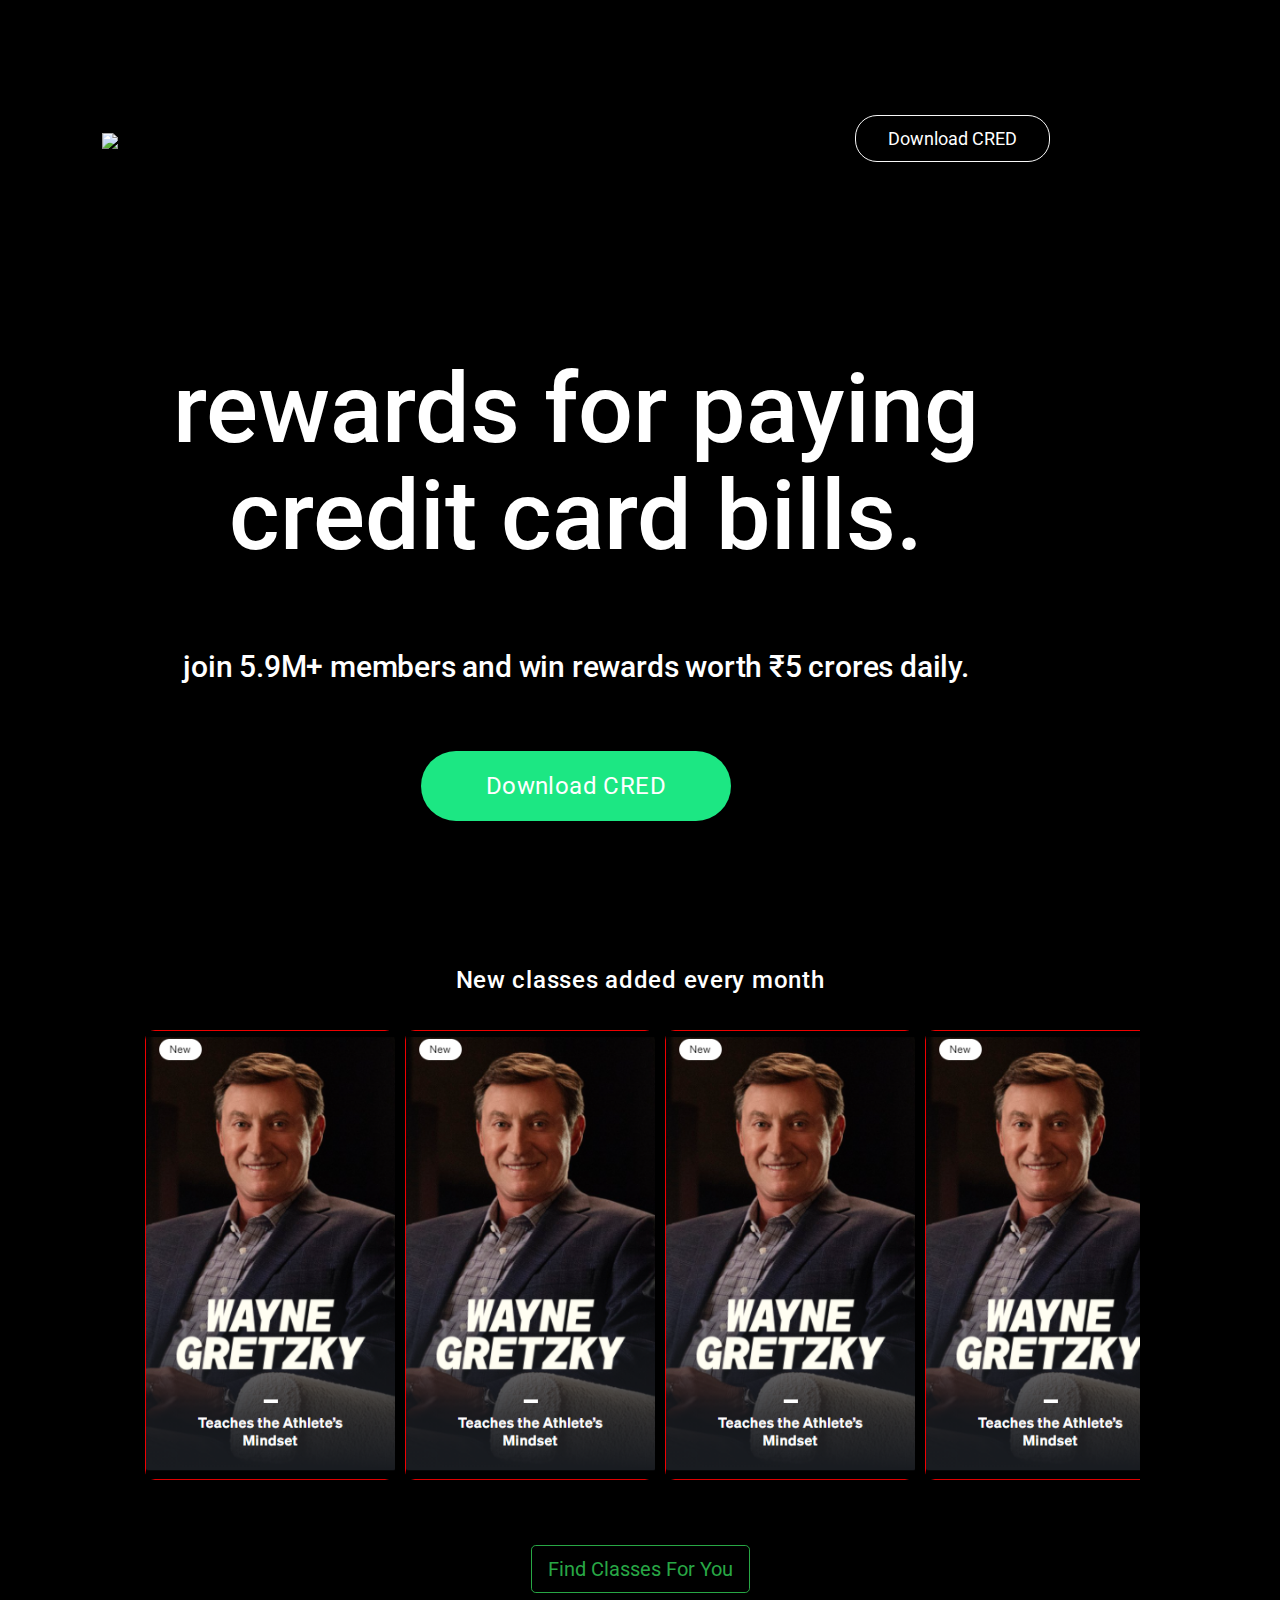
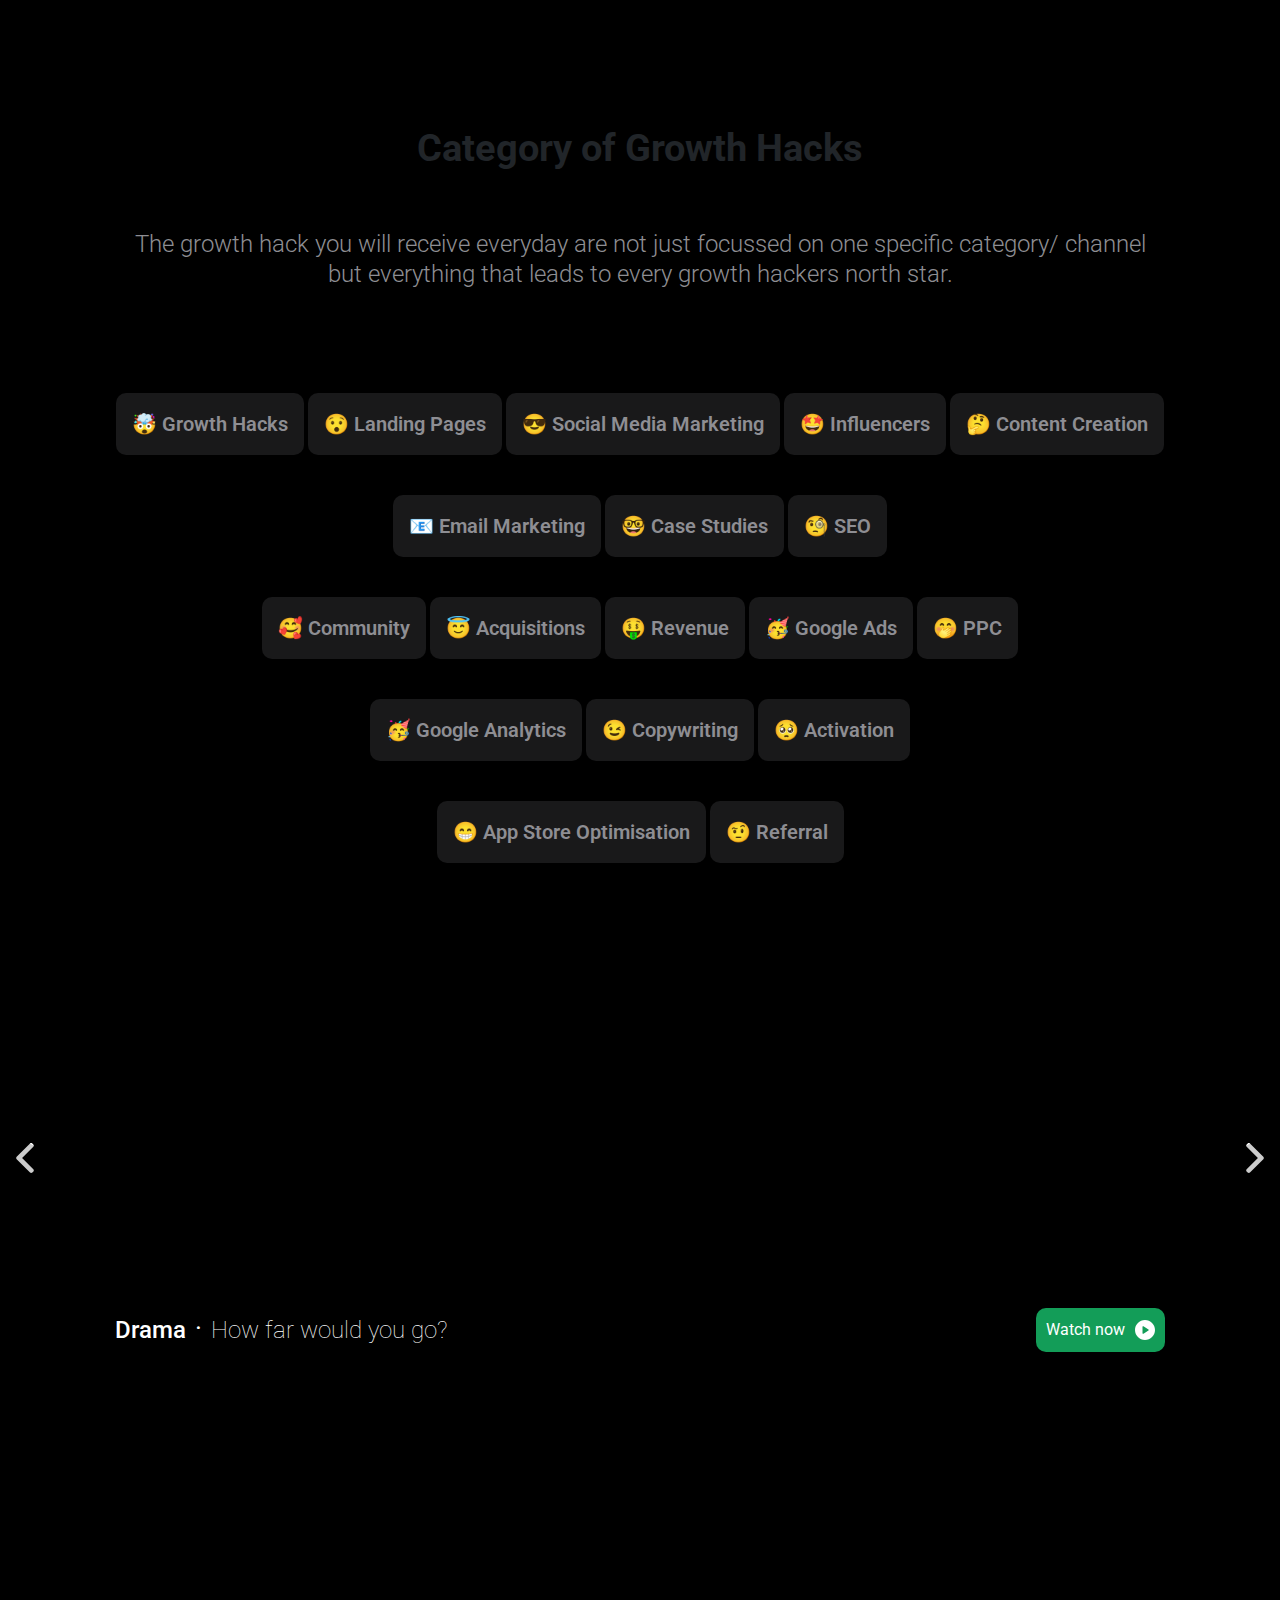
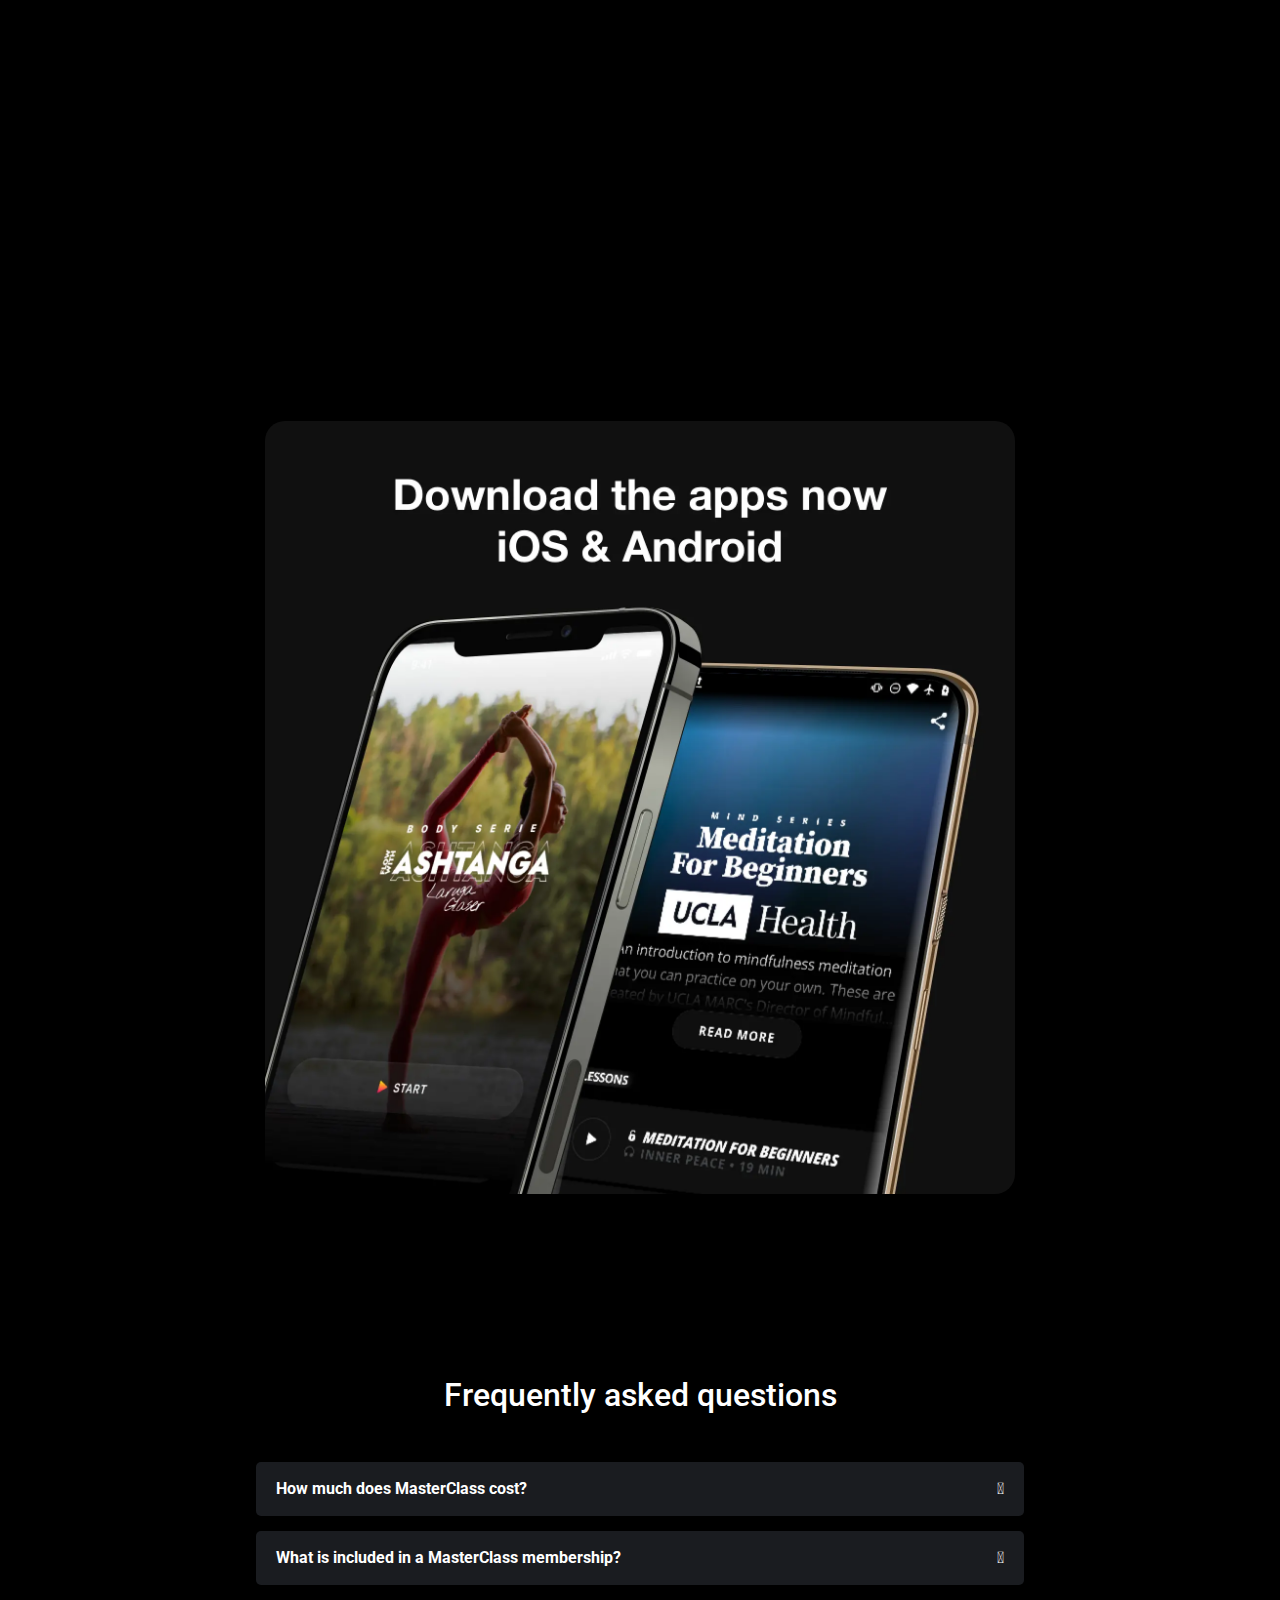
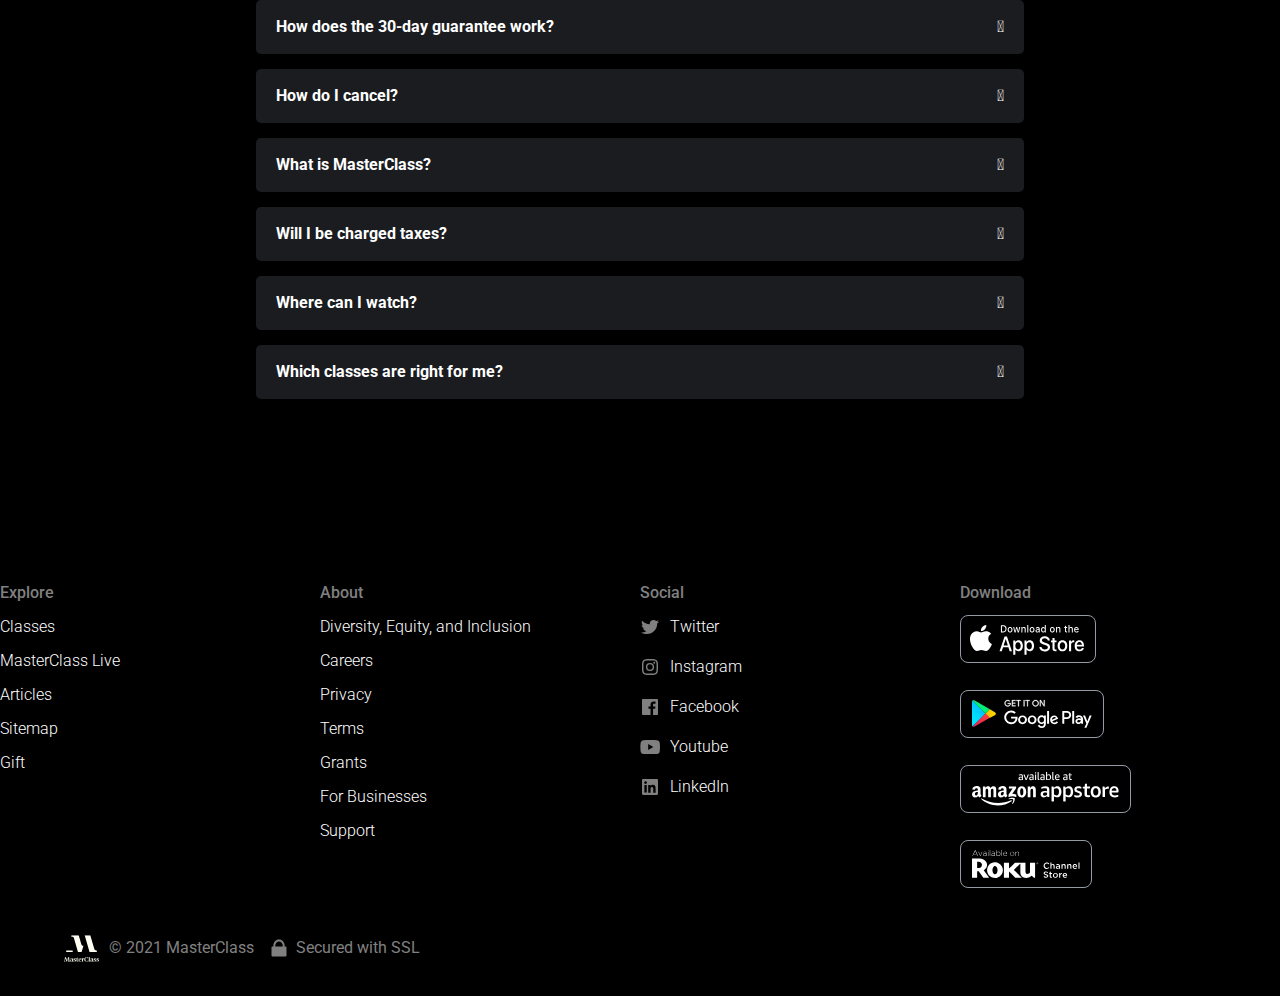
==== commit ca4c17b1: "." ====
--- a/index/index.html
+++ b/index/index.html
@@ -235,6 +235,22 @@
                      <!-- Header as an image -->
                     <div class='section-4-big-card-header-image'></div>
                     
+
+                    <div class='section-4-big-card-extra'>
+                        <!-- Genre and Description -->
+                        <div class='section-4-big-card-genre-desc'>
+                            <!-- Data will be added using javascript -->
+                            <div id='section-4-genre'></div>
+                            <div>.</div>
+                            <div id='section-4-desc'></div>
+                        </div>
+
+                        <!-- Watch now button -->
+                        <div class='section-4-big-card-watch'>
+                            <div>Watch now</div>
+                            <svg xmlns="http://www.w3.org/2000/svg" xmlns:xlink="http://www.w3.org/1999/xlink" xmlns:svgjs="http://svgjs.com/svgjs" version="1.1" width="512" height="512" x="0" y="0" viewBox="0 0 512 512" style="enable-background:new 0 0 512 512" xml:space="preserve" class=""><g><path xmlns="http://www.w3.org/2000/svg" d="M256,0C114.617,0,0,114.615,0,256s114.617,256,256,256s256-114.615,256-256S397.383,0,256,0z M344.48,269.57l-128,80  c-2.59,1.617-5.535,2.43-8.48,2.43c-2.668,0-5.34-0.664-7.758-2.008C195.156,347.172,192,341.82,192,336V176  c0-5.82,3.156-11.172,8.242-13.992c5.086-2.836,11.305-2.664,16.238,0.422l128,80c4.676,2.93,7.52,8.055,7.52,13.57  S349.156,266.641,344.48,269.57z" fill="#ffffff" data-original="#000000" style="" class=""/><g xmlns="http://www.w3.org/2000/svg"></g><g xmlns="http://www.w3.org/2000/svg"></g><g xmlns="http://www.w3.org/2000/svg"></g><g xmlns="http://www.w3.org/2000/svg"></g><g xmlns="http://www.w3.org/2000/svg"></g><g xmlns="http://www.w3.org/2000/svg"></g><g xmlns="http://www.w3.org/2000/svg"></g><g xmlns="http://www.w3.org/2000/svg"></g><g xmlns="http://www.w3.org/2000/svg"></g><g xmlns="http://www.w3.org/2000/svg"></g><g xmlns="http://www.w3.org/2000/svg"></g><g xmlns="http://www.w3.org/2000/svg"></g><g xmlns="http://www.w3.org/2000/svg"></g><g xmlns="http://www.w3.org/2000/svg"></g><g xmlns="http://www.w3.org/2000/svg"></g></g></svg>
+                        </div>
+                    </div>
                 </div>
 
                 <!-- Right Navigation Icon-->
--- a/index/section-4/appleTv.css
+++ b/index/section-4/appleTv.css
@@ -0,0 +1,384 @@
+:root{
+    --big-image-big-card : '';
+    --medium-image-big-card : '';
+    --small-image-big-card : '';
+}
+
+*{
+    margin: 0;
+    padding: 0;
+    font-family: 'Roboto', sans-serif;
+}
+
+
+
+.section-4-appleTv{
+    display: block;
+    background-color: black;
+}
+
+#section-4-big-cards{
+    padding:25px 0px;
+    height: 510px;
+    display: flex;
+    flex-direction: row;
+    align-items: center;
+    justify-content: center;
+    background-color: black;
+    color: black;
+}
+
+.section-4-big-card{
+    width:100%;
+    height:100%;
+    transform: scale(1, 1);
+    background-size:cover;
+    background-image: var(--small-image-big-card);
+    background-position: center;
+    background-attachment: scroll;
+    background-repeat: no-repeat;
+    position: relative;
+    justify-content:center;
+    border-radius: 20px;
+    margin-left: 15px;
+    margin-right: 15px;
+}
+
+@media only screen and (min-width: 1070px){
+    .section-4-big-card{
+        background-image: var(--big-image-big-card);
+    }
+   
+}
+
+@media only screen and (min-width: 500px) and (max-width:1069px){
+    .section-4-big-card{
+        background-image: var(--medium-image-big-card);
+    }
+}
+
+@media only screen and (max-width:499px){
+    .section-4-big-card{
+        background-image: var(--small-image-big-card);
+    }
+}
+
+
+.section-4-navigate-left{
+    position: relative;
+    margin-left:10px;
+}
+
+.section-4-navigate-left:before{
+    position: absolute;
+    border-radius: 20px;
+    content:' ';
+    top: 0;
+    bottom: 0;
+    left: 0;
+    right: 0;
+    background-color: rgb(0,0,0,0.2);
+    z-index: 0;
+}
+
+.section-4-navigate-right{
+    position: relative;
+    margin-right: 10px;
+}
+
+.section-4-navigate-right:before{
+    position: absolute;
+    border-radius: 20px;
+    content:' ';
+    top: 0;
+    bottom: 0;
+    left: 0;
+    right: 0;
+    background-color: rgb(0,0,0,0.2);
+    z-index: 0;
+}
+
+.section-4-navigate-left:hover, .section-4-navigate-right:hover{
+    cursor: pointer;
+}
+
+.section-4-navigate-left svg{
+    height: 30px;
+    width: 30px;
+}
+
+.section-4-navigate-right svg{
+    height: 30px;
+    width: 30px;
+}
+
+#section-4-big-cards::-webkit-scrollbar{
+    display:none;
+}
+
+/* Start Black Overlay */
+.section-4-big-card::before{
+    position: absolute;
+    border-radius: 20px;
+    content:' ';
+    top: 0;
+    bottom: 0;
+    left: 0;
+    right: 0;
+    background-color: rgb(0,0,0,0.2);
+    z-index: 0;
+}
+/* End Black Overlay */
+
+
+.section-4-big-card-header-text {
+    display: none;
+    position: absolute;
+    font-size: 30px;
+    color: white;
+    font-weight: 300;
+    text-align: center;
+    width:250px;
+    z-index: 10;
+    top:50px;
+    left:50px;
+}
+
+.section-4-big-card-header-image{
+    /* display: none; */
+    position: absolute;
+    background-image: url('https://is4-ssl.mzstatic.com/image/thumb/ZUVWaPY540Pb1dfp_VYpaw/200x61.png');
+    background-size: contain;
+    background-repeat: no-repeat;;
+    height: 50px;
+    width: 371px;
+    max-width: 80%;
+    z-index: 10;
+    top:50px;
+    left:50px;
+}
+
+@media screen and (max-width:499px){
+    .section-4-big-card-header-text{
+        width: 50%;
+        font-size: 16px;
+        max-width: 100%;
+        text-align:left;
+        left: 25%;
+    }
+    .section-4-big-card-header-image {
+        width: 50%;
+        font-size: 20px;
+        max-width: 100%;
+        text-align:left;
+        left: 25%;
+    }
+}
+
+@media screen and (max-width:300px){
+    .section-4-big-card-header-image, .big-card-header-text{
+        display: none;
+    }
+}
+
+
+/* @media screen and (min-width: 500px){
+    .big-card{
+        height: 600px;
+        width: 400px;
+        background-size: contain;
+    }
+} */
+
+
+
+
+.section-4-small-cards{
+    padding-bottom: 15px;
+    display:flex;
+    align-items: center;
+    overflow: auto;
+}
+
+.section-4-small-cards::-webkit-scrollbar{
+    display:none;
+}
+
+.section-4-small-card{
+    height: 118px;
+    width: 210px;
+    min-width: 210px;
+    transform: scale(1, 1);
+    background-image: url('https://is4-ssl.mzstatic.com/image/thumb/Features125/v4/8b/c2/86/8bc28680-01e3-0326-3f27-9a069d4d458f/VFJZMl9UZXJ0aWFyeV9Td2luZ3NfQ1NXLVRWQS1XVy1QcmltYXJ5X1RpdGxlLVNlY29uZGFyeV9UaXRsZS5wbmc.png/1839x766sr.jpg');
+    background-size:cover;
+    background-position: center;
+    background-attachment: scroll;
+    background-repeat: no-repeat;
+    position: relative;
+    justify-content:center;
+    border-radius: 20px;
+    margin-right: 10px;
+}
+
+@media screen and (min-width: 1070px){
+    .section-4-small-card{
+        width:378px;
+        min-width: 378px;
+        height:212px;
+    }
+}
+
+/* Start Black Overlay */
+/* .section-4-small-card::before{
+    position: absolute;
+    border-radius: 20px;
+    content:' ';
+    top: 0;
+    bottom: 0;
+    left: 0;
+    right: 0;
+    background-color: rgb(0,0,0,0.2);
+    z-index: 0;
+} */
+
+.section-4-small-card-header-text {
+    display: none;
+    position: absolute;
+    font-size: 20px;
+    width: 200px;
+    text-align: center;
+    color: white;
+    font-weight: 500px;
+    z-index: 10;
+    bottom:20px;
+    left:20px;
+}
+
+.section-4-small-card-header-image{
+    /* display: none; */
+    position: absolute;
+    background-image: url('https://is4-ssl.mzstatic.com/image/thumb/ZUVWaPY540Pb1dfp_VYpaw/200x61.png');
+    background-size: contain;
+    background-repeat: no-repeat;
+    height: 20px;
+    width: 150px;
+    z-index: 10;
+    bottom:20px;
+    left:20px;
+}
+
+
+
+
+
+
+.section-4-big-card-extra{
+    display: flex;
+    position: absolute;
+    align-items: center;
+    justify-content: space-between;
+    padding: 0px 60px;
+    width: 100%;
+    color: white;
+    bottom:40px;
+}
+
+.section-4-big-card-genre-desc{
+    display: flex;
+    align-items: baseline;
+    
+}
+
+.section-4-big-card-genre-desc :nth-child(1){
+    margin-right: 10px;
+    font-size: 24px;
+    font-weight: 500;
+}
+
+.section-4-big-card-genre-desc :nth-child(2){
+    margin-right: 10px;
+    font-weight: 900;
+    align-self: flex-start;
+}
+
+.section-4-big-card-genre-desc :nth-child(3){
+    font-size: 24px;
+    font-weight: 100;
+   
+}
+
+
+
+.section-4-big-card-extra svg{
+    height:20px;
+    width: 20px;
+}
+
+.section-4-big-card-watch{
+    display: flex;
+    align-items:center;
+    background-color:  #1ce781ad;
+    padding: 10px 10px;
+    border-radius: 10px;
+}
+
+.section-4-big-card-watch :nth-child(1){
+    margin-right: 10px;
+}
+
+@media only screen and (max-width:900px){
+    .section-4-big-card-extra{
+        flex-direction: column;
+        align-items: center;
+        justify-content: center;
+        bottom: 20px;
+    }
+    .section-4-big-card-watch{
+        margin-top: 10px;
+        padding: 7px 10px;
+        font-size: 12px;
+    }
+    .section-4-big-card-watch svg{
+        height: 15px;
+        width: 15px;
+    }
+    .section-4-big-card-genre-desc :nth-child(1){
+        font-size: 16px;
+    }
+    .section-4-big-card-genre-desc :nth-child(2){
+        display : none;
+    }
+    .section-4-big-card-genre-desc :nth-child(3){
+        font-size: 16px;
+    }
+}
+
+@media only screen and (max-width:499px){
+    .section-4-big-card-genre-desc{
+        flex-direction: column;
+        align-items: center;
+        justify-content: center;
+    }
+    .section-4-big-card-genre-desc :nth-child(3){
+        text-align: center;
+    }
+}
+
+@media only screen and (max-width:400px){
+    .section-4-big-card-genre-desc :nth-child(1){
+        font-size: 12px;
+    }
+    .section-4-big-card-genre-desc :nth-child(3){
+        font-size: 12px;
+        text-align: center;
+    }
+    .section-4-big-card-watch{
+        margin-top: 10px;
+        padding: 3px 10px;
+        font-size: 12px;
+    }
+    .section-4-big-card-watch svg{
+        height: 10px;
+        width: 10px;
+    }
+}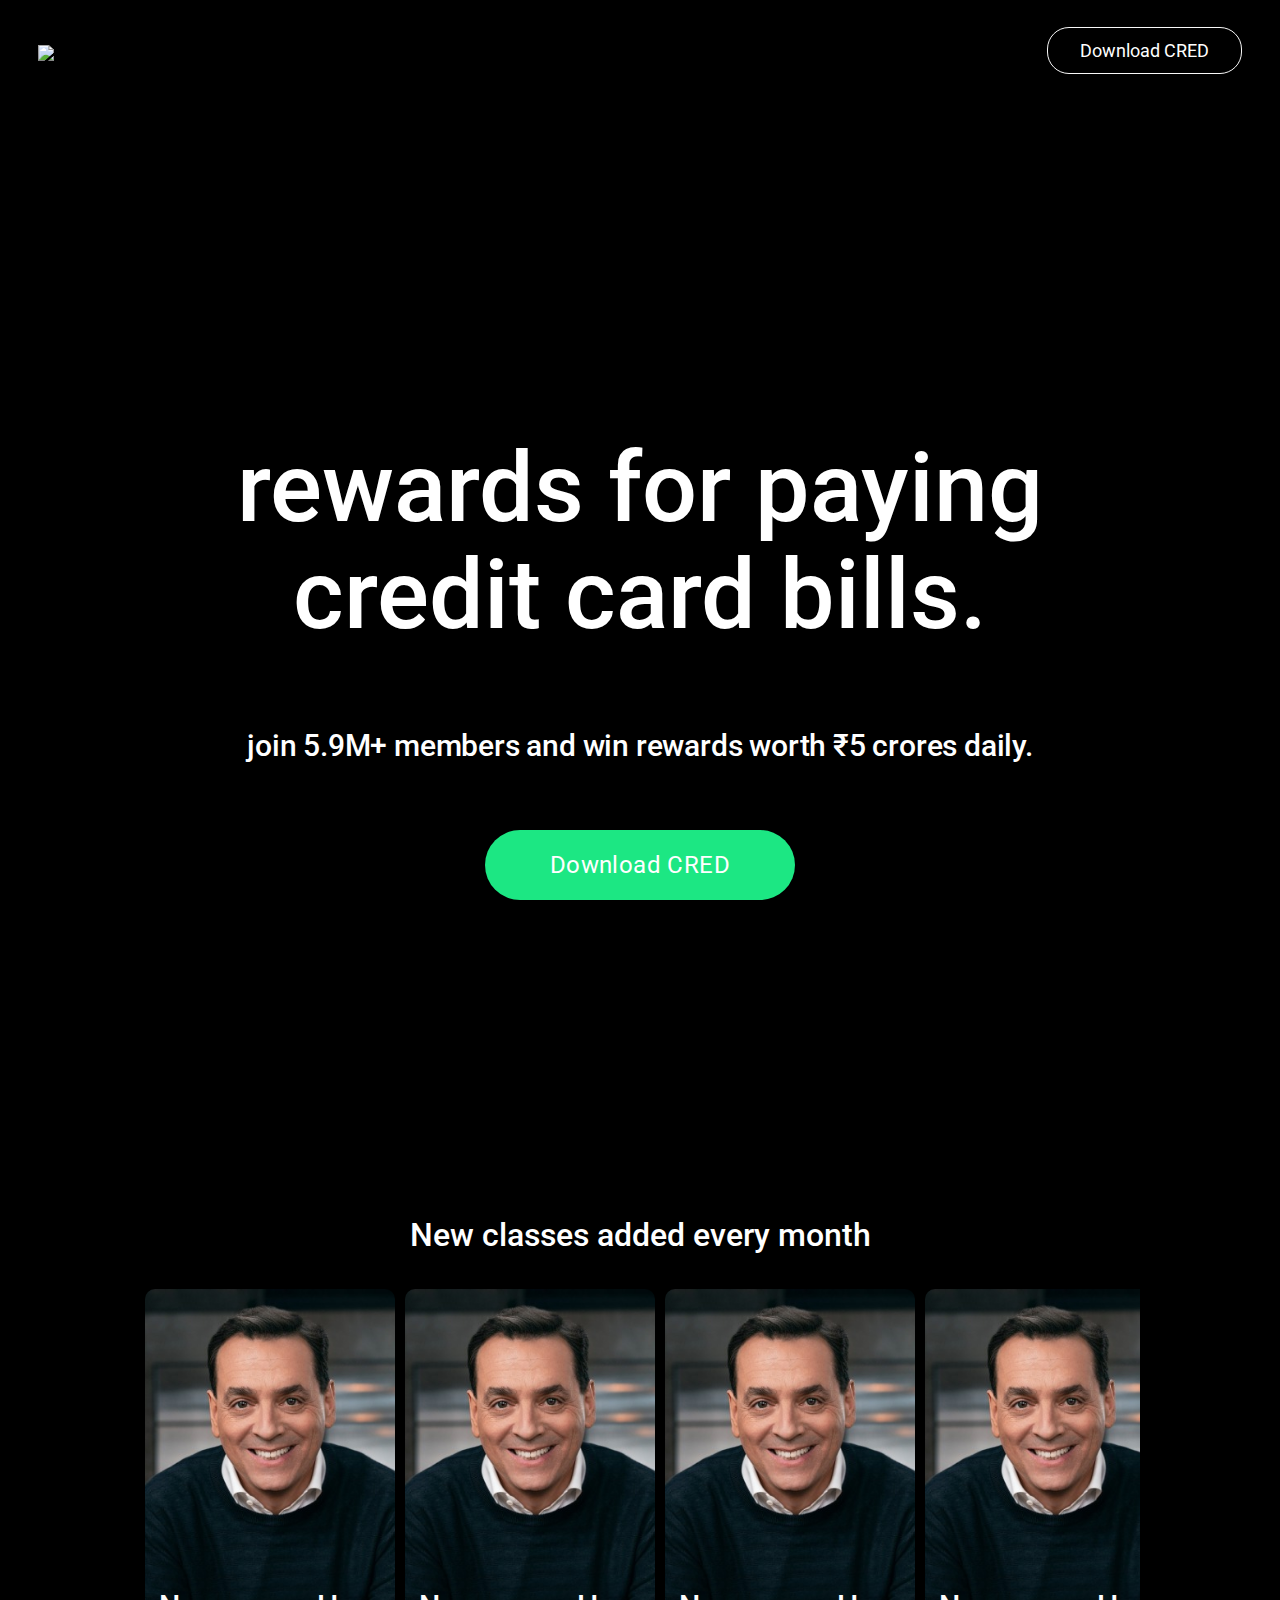
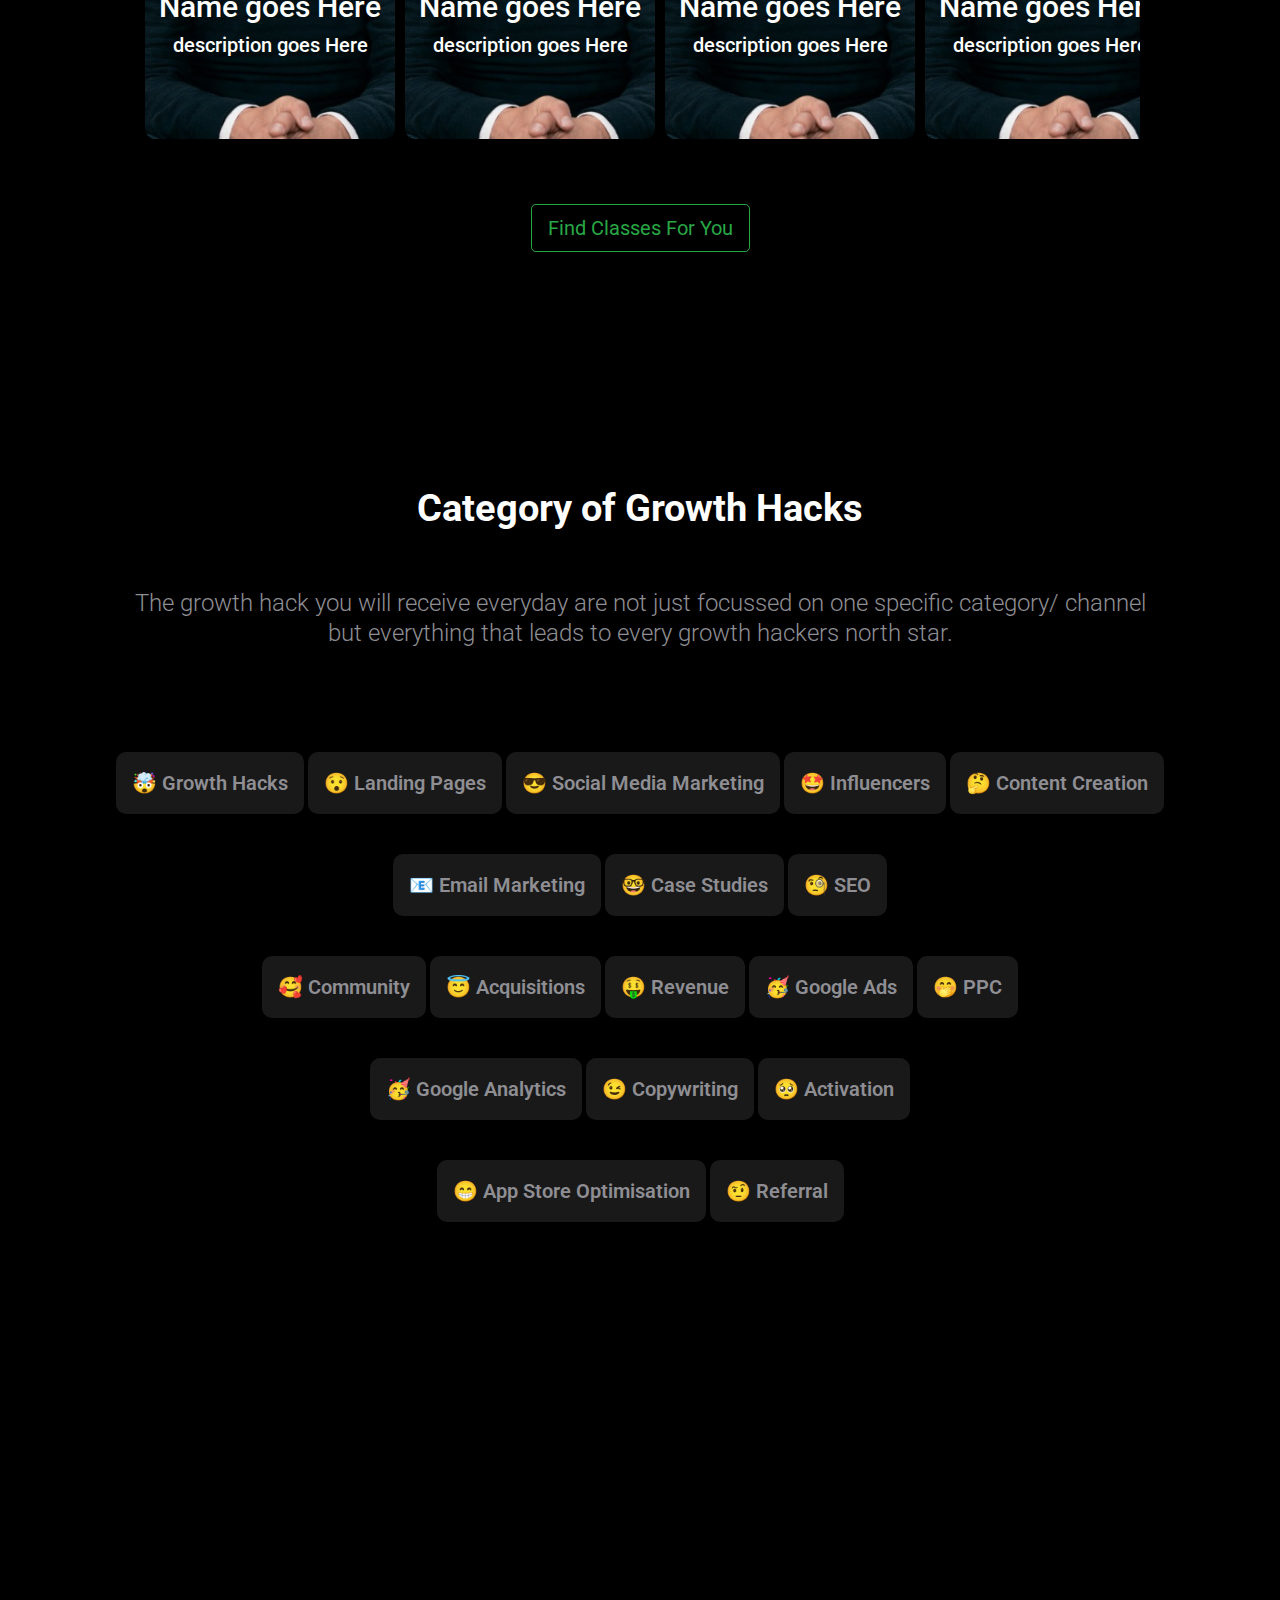
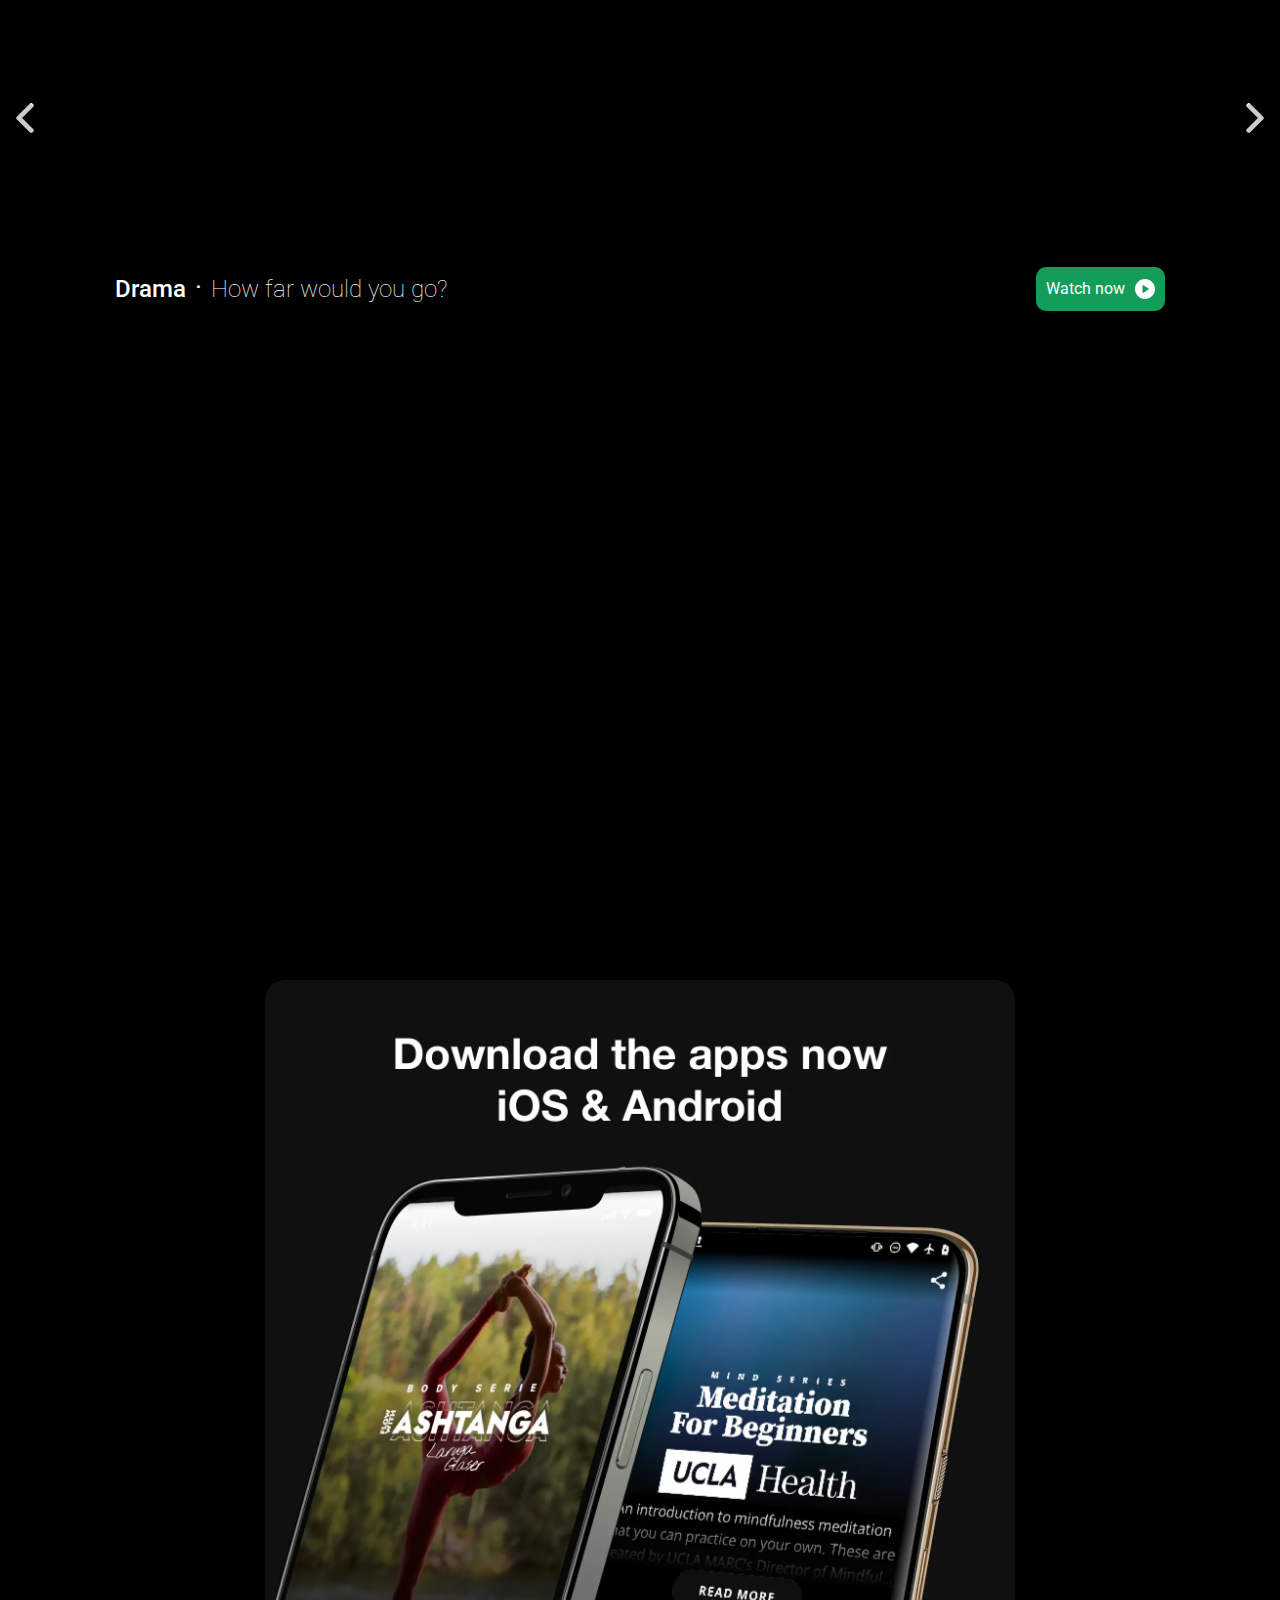
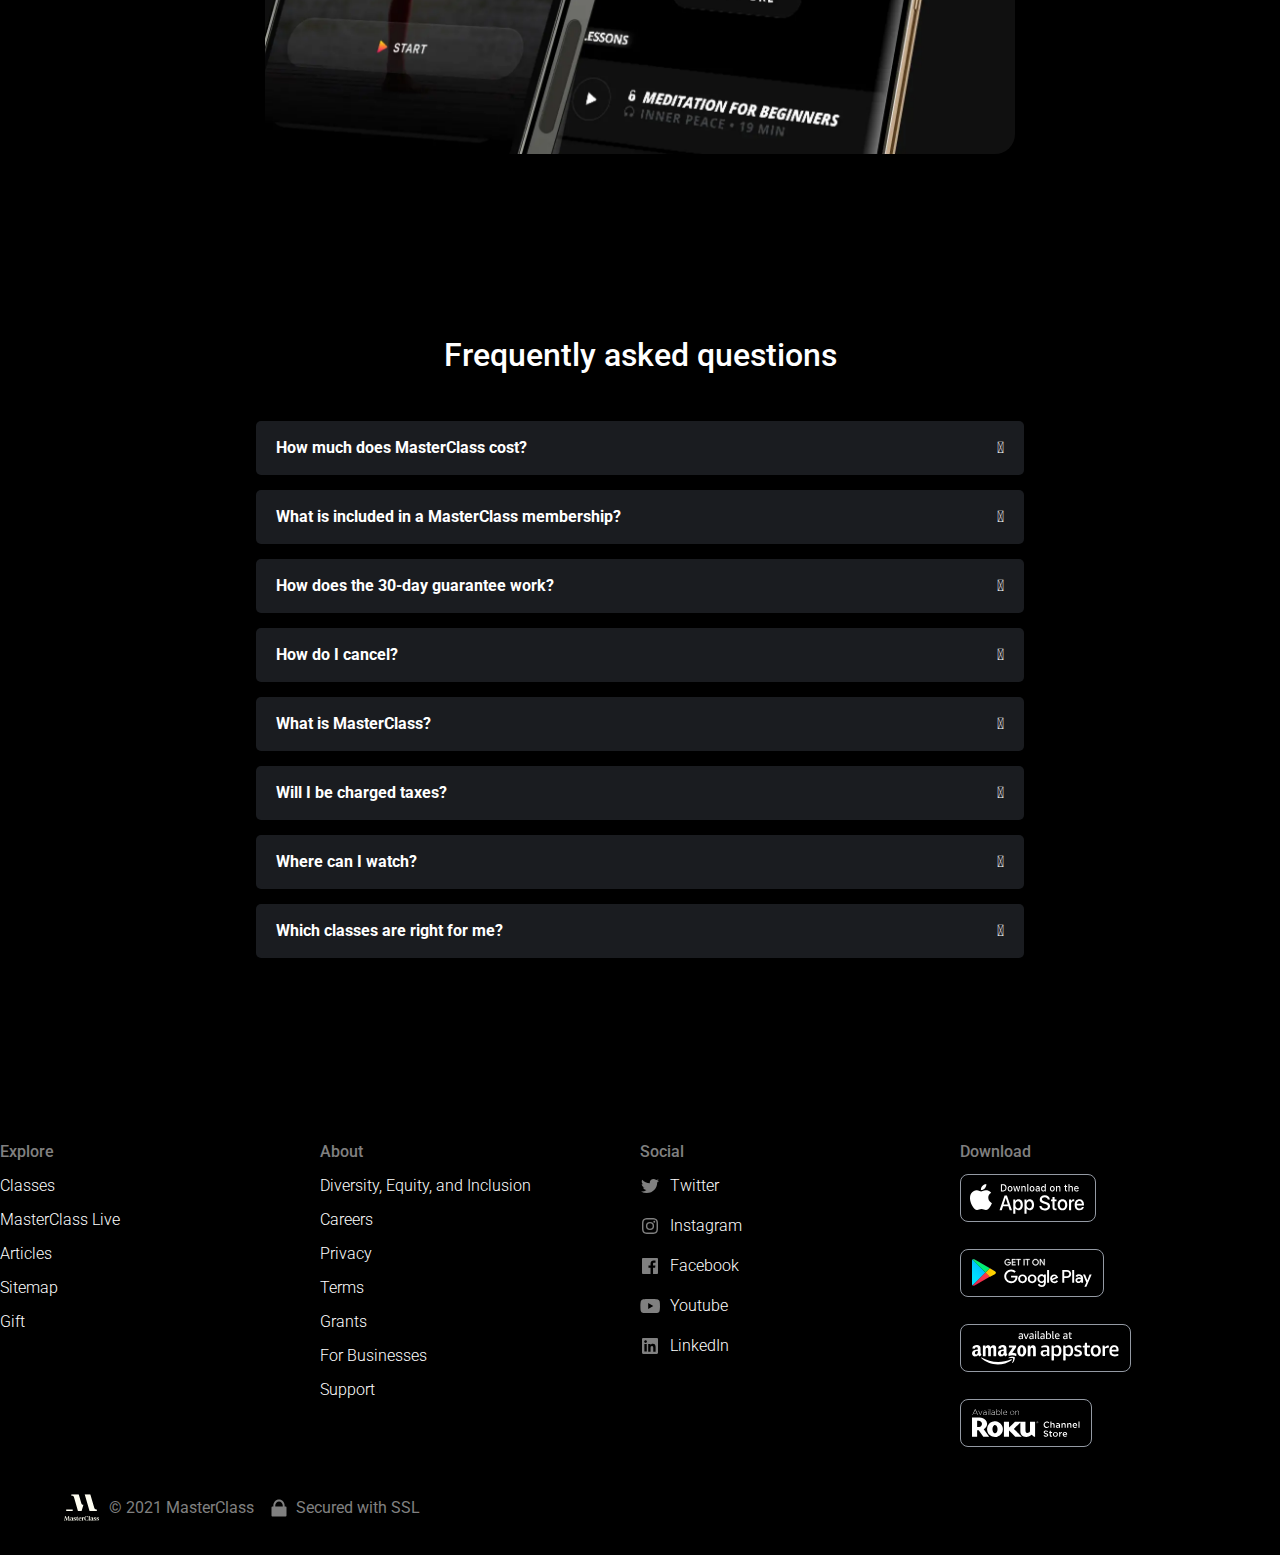
==== commit 0ceec326: "," ====
--- a/index/index.html
+++ b/index/index.html
@@ -68,45 +68,63 @@
 
 
         <!-- SECTION 2 STARTS HERE -- NOT COMPLETED -->
-        <div class="bg p-3 section-2-c-text-center">
+        <section class="bg p-3 section-2-c-text-center">
             <!-- HEADING -->
             <h2 class="section-2-c-text-center section-2-c-head section-2-c-text">
             New classes added every month</h1>
             <!-- MAIN SLIDER -->
             <div>
-
+      
             <div class="section-2-container-1">
-            <a href="./unlu.html"class="section-2-box1">
-            </a>
-            <a href="./unlu.html"class="section-2-box1">
-            </a>
-            <a href="./unlu.html"class="section-2-box1">
-            </a>
-            <a href="./unlu.html"class="section-2-box1">
-            </a>
-            <a href="./unlu.html"class="section-2-box1">
-            </a>
-            <a href="./unlu.html"class="section-2-box1">
-            </a>
-            <a href="./unlu.html"class="section-2-box1">
-            </a>
-            <a href="./unlu.html"class="section-2-box1">
-            </a>
-            <a href="./unlu.html"class="section-2-box1">
-            </a>
-            <a href="./unlu.html"class="section-2-box1">
-            </a>
-            <a href="./unlu.html"class="section-2-box1">
-            </a>
-            <a href="./unlu.html"class="section-2-box1">
-            </a>
-            </div>
-
-        </div>
-
-
+               <a href="./unlu.html"class="section-2-box1">
+                 <h2 class="section-2-inside">Name goes Here</h2>
+                  <h5 class="section-2-inside-des">description goes Here</h5>
+               </a>
+               <a href="./unlu.html"class="section-2-box1">          
+                  <h2 class="section-2-inside">Name goes Here</h2>
+                  <h5 class="section-2-inside-des">description goes Here</h5>
+               </a>
+               <a href="./unlu.html"class="section-2-box1">
+                  <h2 class="section-2-inside">Name goes Here</h2>
+                  <h5 class="section-2-inside-des">description goes Here</h5>
+               </a>
+               <a href="./unlu.html"class="section-2-box1">
+                  <h2 class="section-2-inside">Name goes Here</h2>
+                  <h5 class="section-2-inside-des">description goes Here</h5>
+               </a>
+               <a href="./unlu.html"class="section-2-box1">
+                  <h2 class="section-2-inside">Name goes Here</h2>
+                  <h5 class="section-2-inside-des">description goes Here</h5>
+               </a>
+               <a href="./unlu.html"class="section-2-box1">
+                  <h2 class="section-2-inside">Name goes Here</h2>
+                  <h5 class="section-2-inside-des">description goes Here</h5>
+               </a>
+               <a href="./unlu.html"class="section-2-box1">
+                     <h2 class="section-2-inside">Name goes Here</h2>
+                  <h5 class="section-2-inside-des">description goes Here</h5> </a>
+               <a href="./unlu.html"class="section-2-box1">
+                     <h2 class="section-2-inside">Name goes Here</h2>
+                  <h5 class="section-2-inside-des">description goes Here</h5> </a>
+               <a href="./unlu.html"class="section-2-box1">
+                     <h2 class="section-2-inside">Name goes Here</h2>
+                  <h5 class="section-2-inside-des"> description goes Here</h5> </a>
+               <a href="./unlu.html"class="section-2-box1">
+                     <h2 class="section-2-inside">Name goes Here</h2>
+                  <h5 class="section-2-inside-des">description goes Here</h5> </a>
+               <a href="./unlu.html"class="section-2-box1">
+                     <h2 class="section-2-inside">Name goes Here</h2>
+                  <h5 class="section-2-inside-des">description goes Here</h5> </a>
+               <a href="./unlu.html"class="section-2-box1">
+                     <h2 class="section-2-inside">Name goes Here</h2>
+                  <h5 class="section-2-inside-des">description goes Here</h5> </a>
+            </div>
+      
+         </div>
+      
+      
             <button type="button" class="btn btn-outline-success btn-lg " style="border-radius: 10; margin: 30px auto;" >Find Classes For You</button>
-        </div>
+        </section>
         <!-- SECTION 2 ENDS HERE  -->
 
 
--- a/index/section-1/hero_style.css
+++ b/index/section-1/hero_style.css
@@ -36,8 +36,9 @@
 .sec-1-hero{
     background-color: var(--dark-clr);
     color: var(--light-clr);
-    width: 90%;
-    padding: 10% 5%;
+    width: 100%;
+    padding-top:40px;
+    margin-bottom: 300px;
     min-height: 100vh;
     position: relative;
     overflow: hidden;
--- a/index/section-2/card.css
+++ b/index/section-2/card.css
@@ -1,220 +1,658 @@
 body {
+  background-color: black !important;
+  overflow: auto;
+  color: white !important;
+}
+.section-2-c-text {
+  font-size: 32px;
+  color: white;
+}
+h2:hover {
+  text-decoration: none !important;
+}
+
+@media only screen and (min-width: 0px) and (max-width: 599px) {
+  .section-2-font {
+    font-size: 11px;
+  }
+  .section-2-c-bg {
+    background-color: black;
+  }
+  .section-2-inside {
+    margin-top: 150px;
+    text-decoration: white !important;
+  }
+  .section-2-c-head {
+    font-weight: 500;
+    line-height: 1.25;
+    letter-spacing: 0.03em;
+    font-size: 24px;
+    color: white;
+  }
+
+  .section-2-c-text-center {
+    text-align: center !important;
+  }
+  .section-2-container-1 {
+    margin: 30px auto;
+    display: flex;
+    /* justify-content: space-around; */
+    overflow: auto;
+    flex-wrap: nowrap;
+    flex-grow: 1;
+    max-height: 500px;
+    max-width: 1200px;
+    /* border: 1px red solid; */
+  }
+
+  .section-2-container-1 a {
+    /* border: 1px red solid; */
+    margin: 5px;
+    border-radius: 10px;
+    color: white;
+    text-decoration: white !important;
+
+    /* width: 500px !important; */
+  }
+  .section-2-box1 {
+    min-width: 180px;
+    min-height: 300px;
+    background-size: cover;
+    background-image: url("./img/1.jpg");
+    background-position: center;
+    margin: 5px;
+    border-radius: 10px;
+  }
+  .section-2-container-1 a:hover{
+    color: white;
+  }
+  .section-2-unlu-div-1 {
+    /* border: 1px red solid; */
+    height: 300px;
+    margin: 50px 50px 10px 50px;
+    border-radius: 10px;
+    background-size: cover;
+    background-image: url("./img/unlu-1.jpg");
+
+    background-repeat: no-repeat;
+  }
+  .section-2-container-1 a:hover{
+    color:white;
+  }
+  .section-2-unlu-div-2 {
+    border: 1px white solid;
+    height: 60px;
+    margin: 50px 20px 10px 20px;
+    border-radius: 10px;
+    margin-bottom: 40px;
+    color: white;
+    text-align: center;
+    padding: 15px;
+  }
+
+  .section-2-unlu-div-3 {
+    display: none;
+  }
+  .section-2-rating-2 {
+    display: none;
+  }
+}
+/* Small devices (portrait tablets and large phones, 600px and up) */
+@media only screen and (min-width: 600px) and (max-width: 767px) {
+  .section-2-container-1 {
+    margin: 30px auto;
+    display: flex;
+    /* justify-content: space-around; */
+    overflow: auto;
+    flex-wrap: nowrap;
+    flex-grow: 1;
+    max-height: 700px;
+    max-width: 600px;
+  }
+  .section-2-c-text-center {
+    text-align: center !important;
+  }
+  .section-2-container-1 a:hover{
+    color:white;
+  }
+  .section-2-inside {
+    vertical-align: bottom;
+    margin-top: 300px;
+  }
+  .section-2-container-1 a {
+    /* border: 1px red solid; */
+    margin: 5px;
+    border-radius: 10px;
+    color: white;
+    text-decoration: none;
+  }
+  .section-2-box1 {
+    min-width: 280px;
+    min-height: 500px;
+    flex-shrink: 0;
+    background-size: cover;
+    background-image: url("./img/1.jpg");
+    background-position: center;
+  }
+  .section-2-unlu-div-1 {
+    /* border: 1px red solid; */
+    height: 300px;
+    margin: 50px 100px 10px 100px;
+    border-radius: 10px;
+    background-size: contain;
+    background-image: url("./img/unlu-1.jpg");
+    background-position: center;
+    background-repeat: no-repeat;
+  }
+  .section-2-unlu-div-2 {
+    border: 1px white solid;
+    height: 60px;
+    width: 50%;
+    margin: 50px 80px 10px 170px;
+    border-radius: 10px;
+    margin-bottom: 40px;
+    color: white;
+    text-align: center;
+    padding: 15px;
+  }
+  .section-2-unlu-div-3 {
+    display: none;
+  }
+  .section-2-rating-2 {
+    display: none;
+  }
+}
+
+/* Medium devices (landscape tablets, 768px and up) */
+
+@media only screen and (min-width: 768px) and (max-width: 991px) {
+  .section-2-container-1 {
+    margin: 30px auto;
+    display: flex;
+    /* justify-content: space-around; */
+    overflow: auto;
+    flex-wrap: nowrap;
+    flex-grow: 1;
+    max-height: 700px;
+    max-width: 660px;
+  }
+  .section-2-c-text-center {
+    text-align: center !important;
+  }
+  .section-2-inside {
+    vertical-align: bottom;
+    margin-top: 250px;
+    font-size: 24px;
+  }
+  .section-2-container-1 a {
+    /* border: 1px red solid; */
+    margin: 5px;
+    border-radius: 10px;
+    color: white;
+    text-decoration: none;
+  }
+  .section-2-box1 {
+    min-width: 220px;
+    min-height: 400px;
+    flex-shrink: 0;
+    background-size: cover;
+    background-image: url("./img/1.jpg");
+    background-position: center;
+  }
+  .section-2-unlu-div-1 {
+    /* border: 1px red solid; */
+    height: 320px;
+    width: 220px;
+    margin: 50px 0px 10px 20px;
+    border-radius: 20px;
+    background-size: cover;
+    background-image: url("./img/unlu-1.jpg");
+    background-position: center;
+    background-repeat: no-repeat;
+    position: absolute;
+  }
+  /*only in this section */
+  .section-col-2 {
+    position: absolute;
+  }
+  .section-2-unlu-div-3 {
+    display: block;
+    border: 1px green solid;
+    height: 320px;
+    width: 220px;
+    margin: 50px 0px 10px 20px;
+    border-radius: 20px;
+    position: static;
+    float: right;
+    padding: 16px;
+    box-shadow: 0 4px 8px 0 rgba(0, 0, 0, 0.2), 0 6px 20px 0 rgba(0, 0, 0, 0.19);
+  }
+  .section-2-name {
+    position: relative;
+    font-size: 17px;
+  }
+  .section-2-head {
+    width: 30%;
+    margin-left: 270px;
+    margin-top: 70px;
+    margin-bottom: 20px;
+    text-align: start;
+  }
+  .section-2-course {
+    width: 35%;
+    margin-left: 270px;
+    /* margin-top: 30px; */
+    text-align: start;
+  }
+  .section-2-certificate {
+    display: none;
+  }
+  .section-2-course-name {
+    font-size: 11px;
+  }
+  .section-2-des {
+    font-size: 9px;
+  }
+  .section-2-rating {
+    display: none;
+  }
+  .section-2-rating-2 {
+    display: block;
+  }
+  .section-2-line {
+    display: block;
+  }
+  .section-2-rating-2-stud {
+    margin-top: 60px;
+    font-size: 9px;
+  }
+
+  .section-2-rating-2-star {
+    font-size: 11px;
+  }
+  .section-2-unlu-div-2-share {
+    font-size: 9px;
+  }
+  .section-2-unlu-div-2 {
+    border: 1px white solid;
+    height: 40px;
+    width: 90%;
+    margin: 0px 80px 10px 0px;
+    border-radius: 10px;
+    margin-bottom: 40px;
+    color: white;
+    text-align: center;
+    padding: 10px;
+  }
+
+  .section-2-div-3-1 {
+    text-align: left;
+    margin-bottom: 20px;
+  }
+  .section-2-container-1 a:hover{
+    color:white;
+  }
+
+  .list-group-item {
     background-color: black !important;
+    color: white !important;
+    text-align: left !important;
+    border: none !important;
+    font-size: 9px;
+  }
+  .section-2-btn {
+    font-size: 8px !important;
+  }
+}
+/* Large devices (laptops/desktops, 992px and up) */
+@media only screen and (min-width: 992px) and (max-width: 1199px) {
+  .section-2-container-1 {
+    margin: 30px auto;
+    display: flex;
+    /* justify-content: space-around; */
     overflow: auto;
-  }
-  .section-2-c-text {
-    font-size: 32px;
-    color: white;
-  }
-  
-  @media only screen and (min-width: 0) {
-    .section-2-c-bg {
-      background-color: black;
-    }
-  
-    .section-2-c-head {
-      font-weight: 500;
-      line-height: 1.25;
-      letter-spacing: 0.03em;
-      font-size: 24px;
-      color: white;
-    }
-  
-    .section-2-c-text-center {
-      text-align: center !important;
-    }
-    .section-2-container-1 {
-      margin: 30px auto;
-      display: flex;
-      justify-content: space-around;
-      overflow: auto;
-      flex-wrap: nowrap;
-      flex-grow: 1;
-      max-height: 500px;
-      max-width: 1200px;
-    }
-  
-    .section-2-section-2-container-1 div a {
-      /* border: 1px red solid; */
-      margin: 5px;
-      border-radius: 10px;
-  
-      /* width: 500px !important; */
-    }
-    .section-2-box1 {
-      min-width: 180px;
-      min-height: 300px;
-      background-size: cover;
-      background-image: url("./img/1.png");
-      margin: 5px;
-      border-radius: 10px;
-    }
-    .section-2-unlu-div-1 {
-      /* border: 1px red solid; */
-      height: 300px;
-      margin: 50px 50px 10px 50px;
-      border-radius: 10px;
-      background-size: cover;
-      background-image: url("./img/unlu-1.jpg");
-      background-clip: content-box;
-    }
-    .section-2-unlu-div-2 {
-      border: 1px white solid;
-      height: 60px;
-      margin: 50px 20px 10px 20px;
-      border-radius: 10px;
-      margin-bottom: 40px;
-      color: white;
-      text-align: center;
-      padding: 15px;
-    }
-  }
-  /* Small devices (portrait tablets and large phones, 600px and up) */
-  @media only screen and (min-width: 600px) {
-    .section-2-container-1 {
-      margin: 30px auto;
-      display: flex;
-      justify-content: space-around;
-      overflow: auto;
-      flex-wrap: nowrap;
-      flex-grow: 1;
-      max-height: 700px;
-      max-width: 600px;
-    }
-  
-    .section-2-container-1 div a {
-      /* border: 1px red solid; */
-      margin: 5px;
-      border-radius: 10px;
-    }
-    .section-2-box1 {
-      min-width: 280px;
-      min-height: 500px;
-      flex-shrink: 0;
-      background-size: cover;
-      background-image: url("./img/1.png");
-    }
-  }
-  
-  /* Medium devices (landscape tablets, 768px and up) */
-  
-  @media only screen and (min-width: 768px) {
-    .section-2-container-1 {
-      margin: 30px auto;
-      display: flex;
-      justify-content: space-around;
-      overflow: auto;
-      flex-wrap: nowrap;
-      flex-grow: 1;
-      max-height: 700px;
-      max-width: 660px;
-    }
-  
-    .section-2-container-1 div a {
-      /* border: 1px red solid; */
-      margin: 5px;
-      border-radius: 10px;
-    }
-    .section-2-box1 {
-      min-width: 220px;
-      min-height: 400px;
-      flex-shrink: 0;
-      background-size: cover;
-      background-image: url("./img/1.png");
-    }
-  }
-  
-  /* Large devices (laptops/desktops, 992px and up) */
-  @media only screen and (min-width: 992px) and (max-width: 1199px) {
-    .section-2-container-1 {
-      margin: 30px auto;
-      display: flex;
-      justify-content: space-around;
-      overflow: auto;
-      flex-wrap: nowrap;
-      flex-grow: 1;
-      max-height: 700px;
-      max-width: 800px;
-    }
-  
-    .section-2-container-1 a {
-      border: 1px rgb(111, 0, 255) solid;
-      margin: 5px;
-      border-radius: 10px;
-    }
-  
-    .section-2-box1 {
-      min-width: 200px;
-      min-height: 400px;
-      flex-shrink: 0;
-      background-size: cover;
-      background-image: url("./img/1.png");
-      border-radius: 10px;
-      margin: 10px;
-    }
-    .section-2-nav {
-      display: block;
-      position: absolute;
-      border: 5px red solid;
-      width: 90%;
-      height: 100px;
-      margin-top: 200px;
-      margin-left: 30px;
-    }
-  }
-  
-  /* Extra large devices (large laptops and desktops, 1200px and up) */
-  @media only screen and (min-width: 1200px) {
-    .section-2-container-1 {
-      margin: 30px auto;
-      display: flex;
-      justify-content: space-around;
-      overflow: auto;
-      flex-wrap: nowrap;
-      flex-grow: 1;
-      max-height: 700px;
-      max-width: 1000px;
-    }
-  
-    .section-2-container-1 div a {
-      /* border: 1px red solid; */
-      margin: 5px;
-      border-radius: 10px;
-    }
-    .section-2-box1 {
-      min-width: 250px;
-      min-height: 450px;
-      flex-shrink: 0;
-      background-size: cover;
-      background-image: url("./img/1.png");
-    }
-  }
-  @media only screen and (min-width: 1500px) {
-    .section-2-container-1 {
-      margin: 30px auto;
-      display: flex;
-      justify-content: space-around;
-      overflow: auto;
-      flex-wrap: nowrap;
-      flex-grow: 1;
-      max-height: 700px;
-      max-width: 1200px;
-    }
-  
-    .section-2-container-1 div a {
-      /* border: 1px red solid; */
-      margin: 10px;
-    }
-    .section-2-box1 {
-      min-width: 300px;
-      min-height: 500px;
-      flex-shrink: 0;
-      background-size: cover;
-      background-image: url("./img/1.png");
-      cursor: grabbing;
-      display: block;
-    }
-  }
-  
-  /* external css: flickity.css */
-  +    flex-wrap: nowrap;
+    flex-grow: 1;
+    max-height: 700px;
+    max-width: 800px;
+  }
+  .section-2-c-text-center {
+    text-align: center !important;
+  }
+  .section-2-inside {
+    vertical-align: bottom;
+    margin-top: 250px;
+    font-size: 18px;
+  }
+  .section-2-inside-des {
+    font-size: 15px;
+  }
+  .section-2-container-1 a {
+    border: 1px rgb(111, 0, 255) solid;
+    margin: 5px;
+    border-radius: 10px;
+    color: white;
+    text-decoration: none;
+  }
+
+  .section-2-box1 {
+    min-width: 200px;
+    min-height: 400px;
+    flex-shrink: 0;
+    background-size: cover;
+    background-image: url("./img/1.jpg");
+    background-position: center;
+    border-radius: 10px;
+    margin: 10px;
+  }
+  .section-2-nav {
+    display: block;
+    position: absolute;
+    /* border: 5px red solid; */
+    width: 90%;
+    height: 100px;
+    margin-top: 200px;
+    margin-left: 30px;
+  }
+  .section-2-unlu-div-1 {
+    /* border: 1px red solid; */
+    height: 400px;
+    width: 260px;
+    margin: 50px 0px 10px 20px;
+    border-radius: 20px;
+    background-size: cover;
+    background-image: url("./img/unlu-1.jpg");
+    background-position: center;
+    background-repeat: no-repeat;
+    position: absolute;
+  }
+
+  .section-col-2 {
+    position: absolute;
+  }
+  .section-2-unlu-div-3 {
+    display: block;
+    border: 1px green solid;
+    height: 400px;
+    width: 260px;
+    margin: 50px 30px 10px 20px;
+    border-radius: 20px;
+    background-size: contain;
+    /* background-image: url("./img/unlu-1.jpg"); */
+    background-position: center;
+    background-repeat: no-repeat;
+    position: static;
+    float: right;
+    padding: 20px;
+  }
+  .section-2-name {
+    position: relative;
+    font-size: 21px;
+  }
+  .section-2-head {
+    width: 30%;
+    margin-left: 300px;
+    margin-top: 70px;
+    margin-bottom: 20px;
+    text-align: start;
+  }
+  .section-2-course {
+    width: 35%;
+    margin-left: 300px;
+    /* margin-top: 30px; */
+    text-align: start;
+  }
+  .section-2-certificate {
+    display: none;
+  }
+  .section-2-course-name {
+    font-size: 20px;
+  }
+  .section-2-des {
+    font-size: 11px;
+  }
+  .section-2-rating {
+    display: none;
+  }
+  .section-2-rating-2 {
+    display: block;
+  }
+  .section-2-line {
+    display: block;
+  }
+  .section-2-rating-2-stud {
+    margin-top: 60px;
+    font-size: 15px;
+  }
+
+  .section-2-rating-2-star {
+    font-size: 11px;
+  }
+  .section-2-unlu-div-2-share {
+    margin-top: 10px;
+    font-size: 9px;
+  }
+  .section-2-unlu-div-2 {
+    border: 1px white solid;
+    height: 40px;
+    width: 90%;
+    margin: 32px 80px 10px 0px;
+    border-radius: 10px;
+    margin-bottom: 40px;
+    color: white;
+    text-align: center;
+    padding: 12px;
+  }
+
+  .section-2-div-3-1 {
+    text-align: left;
+    margin-bottom: 30px;
+  }
+  .section-2-container-1 a:hover{
+    color:white;
+  }
+  .list-group-item {
+    background-color: black !important;
+    color: white !important;
+    text-align: left !important;
+    border: none !important;
+    font-size: 12px;
+  }
+  .list-group {
+    margin-bottom: 40px !important;
+  }
+  .section-2-btn {
+    font-size: 12px !important;
+  }
+}
+
+/* Extra large devices (large laptops and desktops, 1200px and up) */
+@media only screen and (min-width: 1200px) {
+  .section-2-container-1 {
+    margin: 30px auto;
+    display: flex;
+    /* justify-content: space-around; */
+    overflow: auto;
+    flex-wrap: nowrap;
+    flex-grow: 1;
+    max-height: 700px;
+    max-width: 1000px;
+  }
+  .section-2-container-1 a:hover{
+    color:white;
+  }
+  .section-2-c-text-center {
+    text-align: center !important;
+  }
+  .section-2-inside {
+    vertical-align: bottom;
+    margin-top: 300px;
+    font-size: 30px;
+  }
+  .section-2-inside-des {
+    font-size: 20px;
+  }
+  .section-2-container-1 a {
+    /* border: 1px red solid; */
+    margin: 5px;
+    border-radius: 10px;
+    color: white;
+    text-decoration: none;
+  }
+  .section-2-box1 {
+    min-width: 250px;
+    min-height: 450px;
+    flex-shrink: 0;
+    background-size: cover;
+    background-image: url("./img/1.jpg");
+    background-position: center;
+  }
+  .section-2-unlu-div-1 {
+    /* border: 1px red solid; */
+    height: 520px;
+    width: 280px;
+    margin: 50px 0px 10px 50px;
+    border-radius: 20px;
+    background-size: cover;
+    background-image: url("./img/unlu-1.jpg");
+    background-position: center;
+    background-repeat: no-repeat;
+    position: absolute;
+  }
+
+  .section-col-2 {
+    position: absolute;
+  }
+  .section-2-unlu-div-3 {
+    display: block;
+    border: 1px green solid;
+    height: 520px;
+    width: 340px;
+    margin: 50px 60px 10px 20px;
+    border-radius: 20px;
+    background-size: contain;
+    /* background-image: url("./img/unlu-1.jpg"); */
+    background-position: center;
+    background-repeat: no-repeat;
+    position: static;
+    float: right;
+    padding: 25px;
+  }
+  .section-2-name {
+    position: relative;
+    font-size: 28px;
+  }
+  .section-2-head {
+    width: 30%;
+    margin-left: 380px;
+    margin-top: 70px;
+    margin-bottom: 20px;
+    text-align: start;
+  }
+  .section-2-course {
+    width: 35%;
+    margin-left: 380px;
+    /* margin-top: 30px; */
+    text-align: start;
+  }
+  .section-2-certificate {
+    display: none;
+  }
+  .section-2-course-name {
+    font-size: 23px;
+  }
+  .section-2-des {
+    font-size: 18px;
+  }
+  .section-2-rating {
+    display: none;
+  }
+  .section-2-rating-2 {
+    display: block;
+  }
+  .section-2-line {
+    display: block;
+  }
+  .section-2-rating-2-stud {
+    margin-top: 60px;
+    font-size: 18px;
+  }
+
+  .section-2-rating-2-star {
+    font-size: 15px;
+  }
+  .section-2-unlu-div-2-share {
+    margin-top: 10px;
+    font-size: 12px;
+  }
+  .section-2-unlu-div-2 {
+    border: 1px white solid;
+    height: 50px;
+    width: 90%;
+    margin: 32px 80px 10px 0px;
+    border-radius: 10px;
+    margin-bottom: 40px;
+    color: white;
+    text-align: center;
+    padding: 15px;
+  }
+  .section-2-div-3-1 {
+    text-align: left;
+    margin-bottom: 40px;
+    font-size: 30px;
+  }
+
+  .list-group-item {
+    background-color: black !important;
+    color: white !important;
+    text-align: left !important;
+    border: none !important;
+    font-size: 16px;
+    margin-left: 0px;
+  }
+  .list-group {
+    margin-bottom: 40px !important;
+  }
+  .section-2-btn {
+    margin-top: 15px;
+    font-size: 20px !important;
+  }
+}
+@media only screen and (min-width: 1500px) {
+  .section-2-container-1 {
+    margin: 30px auto;
+    display: flex;
+    /* justify-content: space-around; */
+    overflow: auto;
+    flex-wrap: nowrap;
+    flex-grow: 1;
+    max-height: 700px;
+    max-width: 1200px;
+  }
+  .section-2-c-text-center {
+    text-align: center !important;
+  }
+  .section-2-inside {
+    vertical-align: bottom;
+    margin-top: 300px;
+    font-size: 35px;
+  }
+  .section-2-inside-des {
+    font-size: 25px;
+  }
+  .section-2-container-1 a {
+    /* border: 1px red solid; */
+    margin: 10px;
+  }
+  .section-2-box1 {
+    min-width: 300px;
+    min-height: 500px;
+    flex-shrink: 0;
+    background-size: cover;
+    /* background-image: url("./img/1.png"); */
+    cursor: grabbing;
+    display: block;
+  }
+}
+
+/* external css: flickity.css */
--- a/index/section-3/growth_style.css
+++ b/index/section-3/growth_style.css
@@ -21,6 +21,7 @@
     max-width: 2000px;
     padding-top: 62px;
     padding-bottom: 0;
+    margin: 100px 0px 200px 0px;
 }
 .sec-3-w-containter{
     margin-left: auto;
--- a/index/section-4/appleTv.css
+++ b/index/section-4/appleTv.css
@@ -9,8 +9,6 @@
     padding: 0;
     font-family: 'Roboto', sans-serif;
 }
-
-
 
 .section-4-appleTv{
     display: block;
